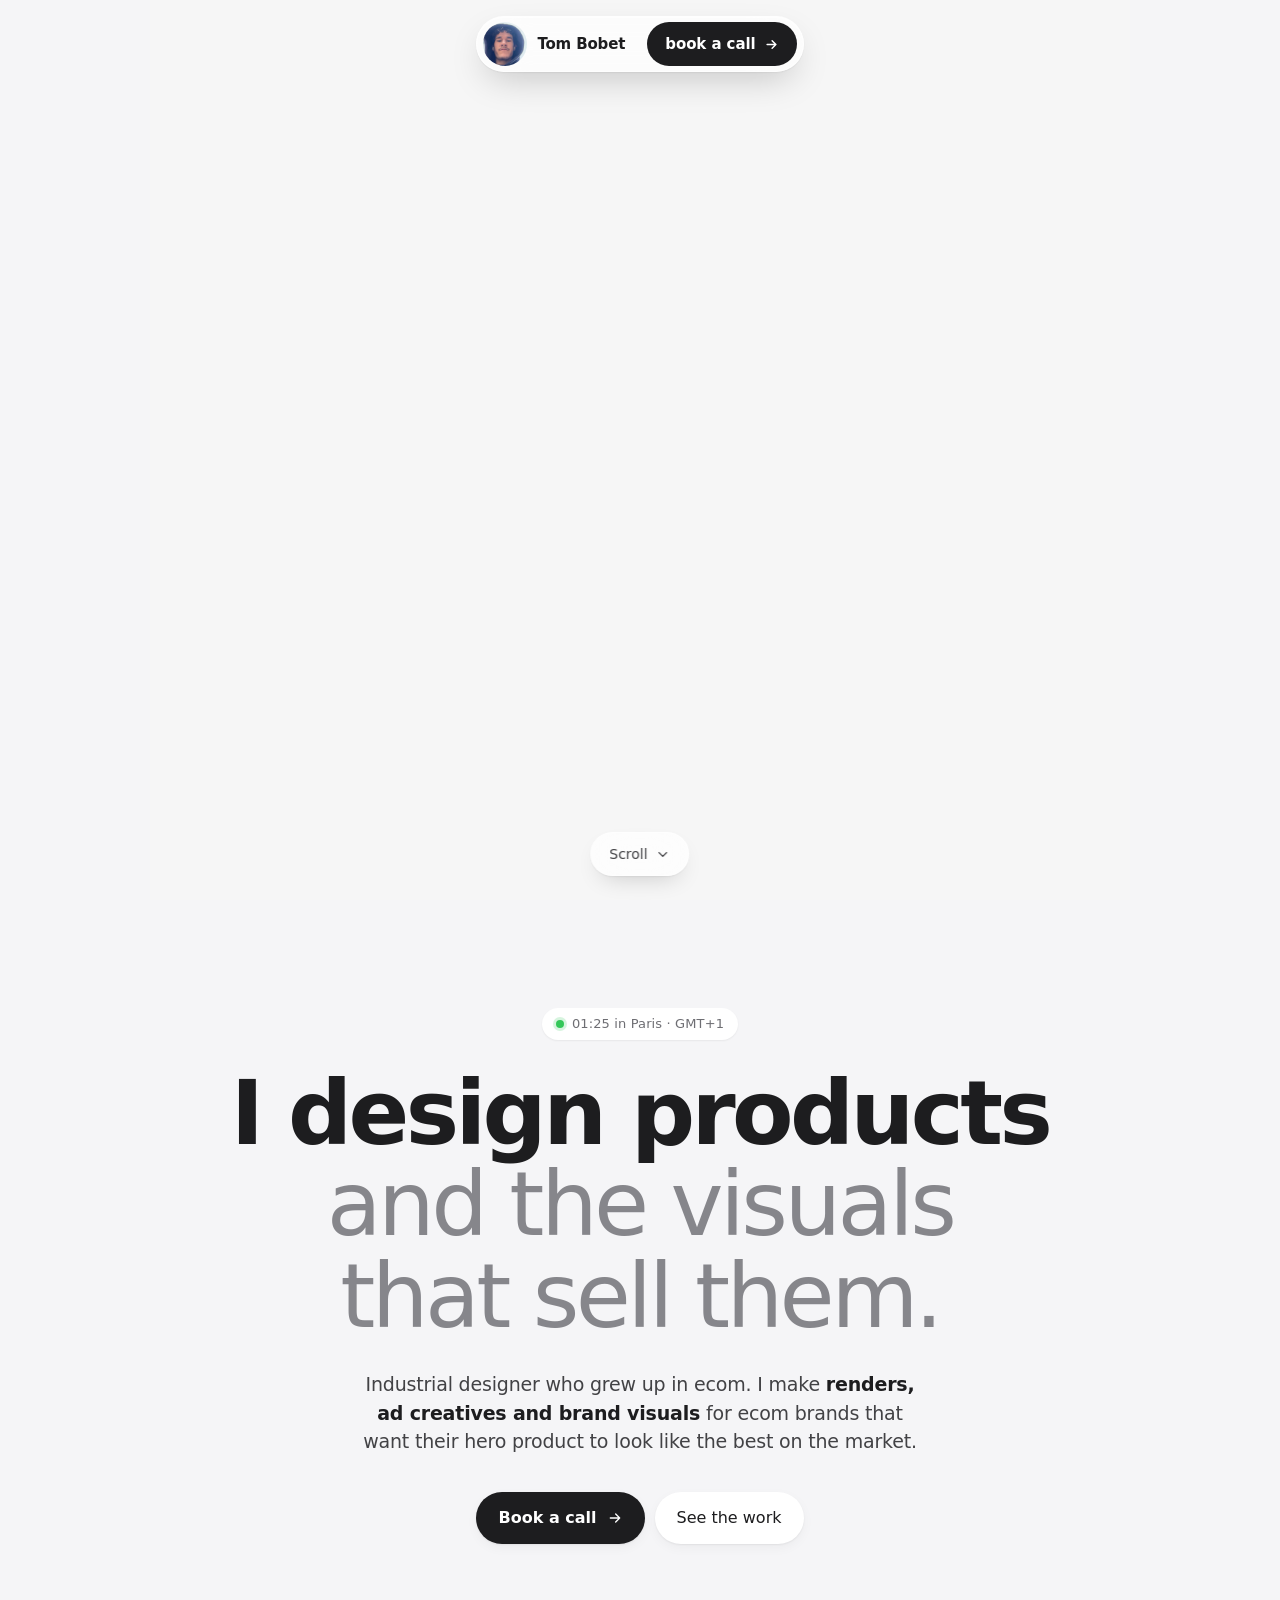
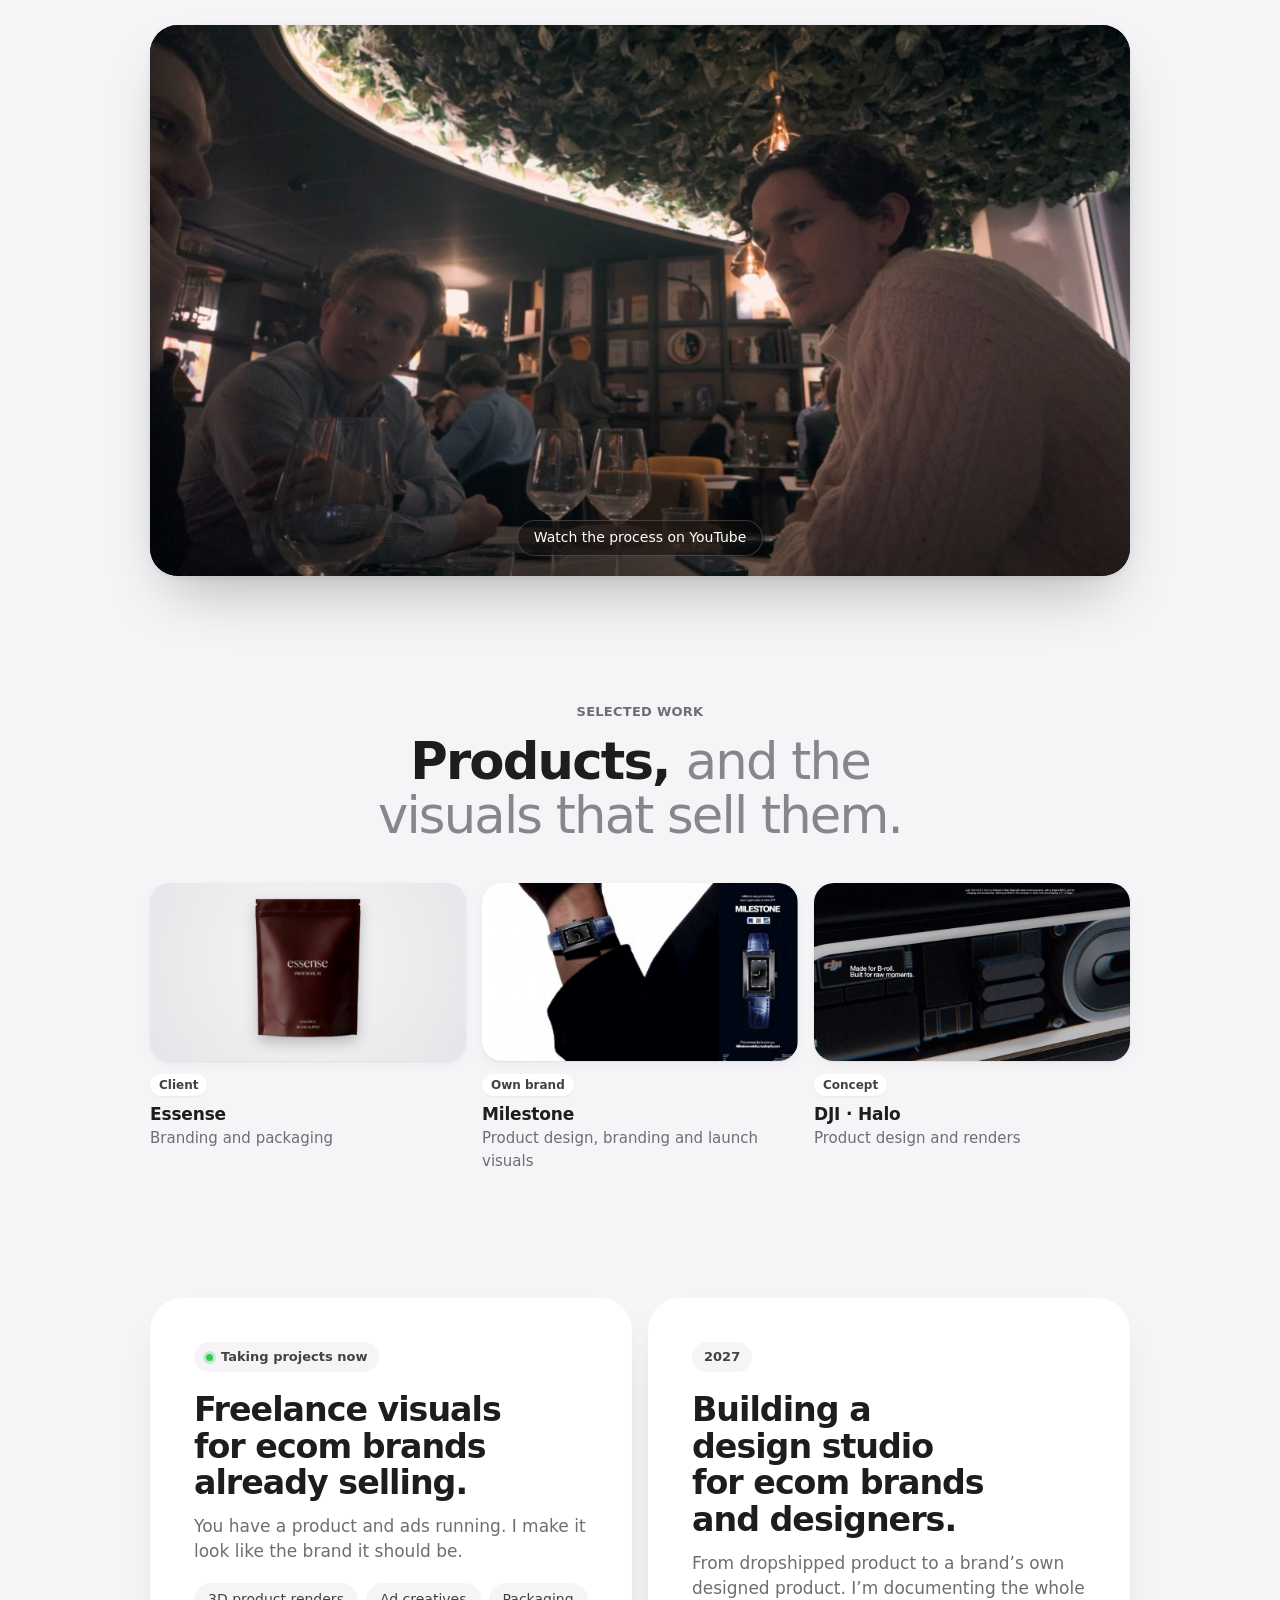
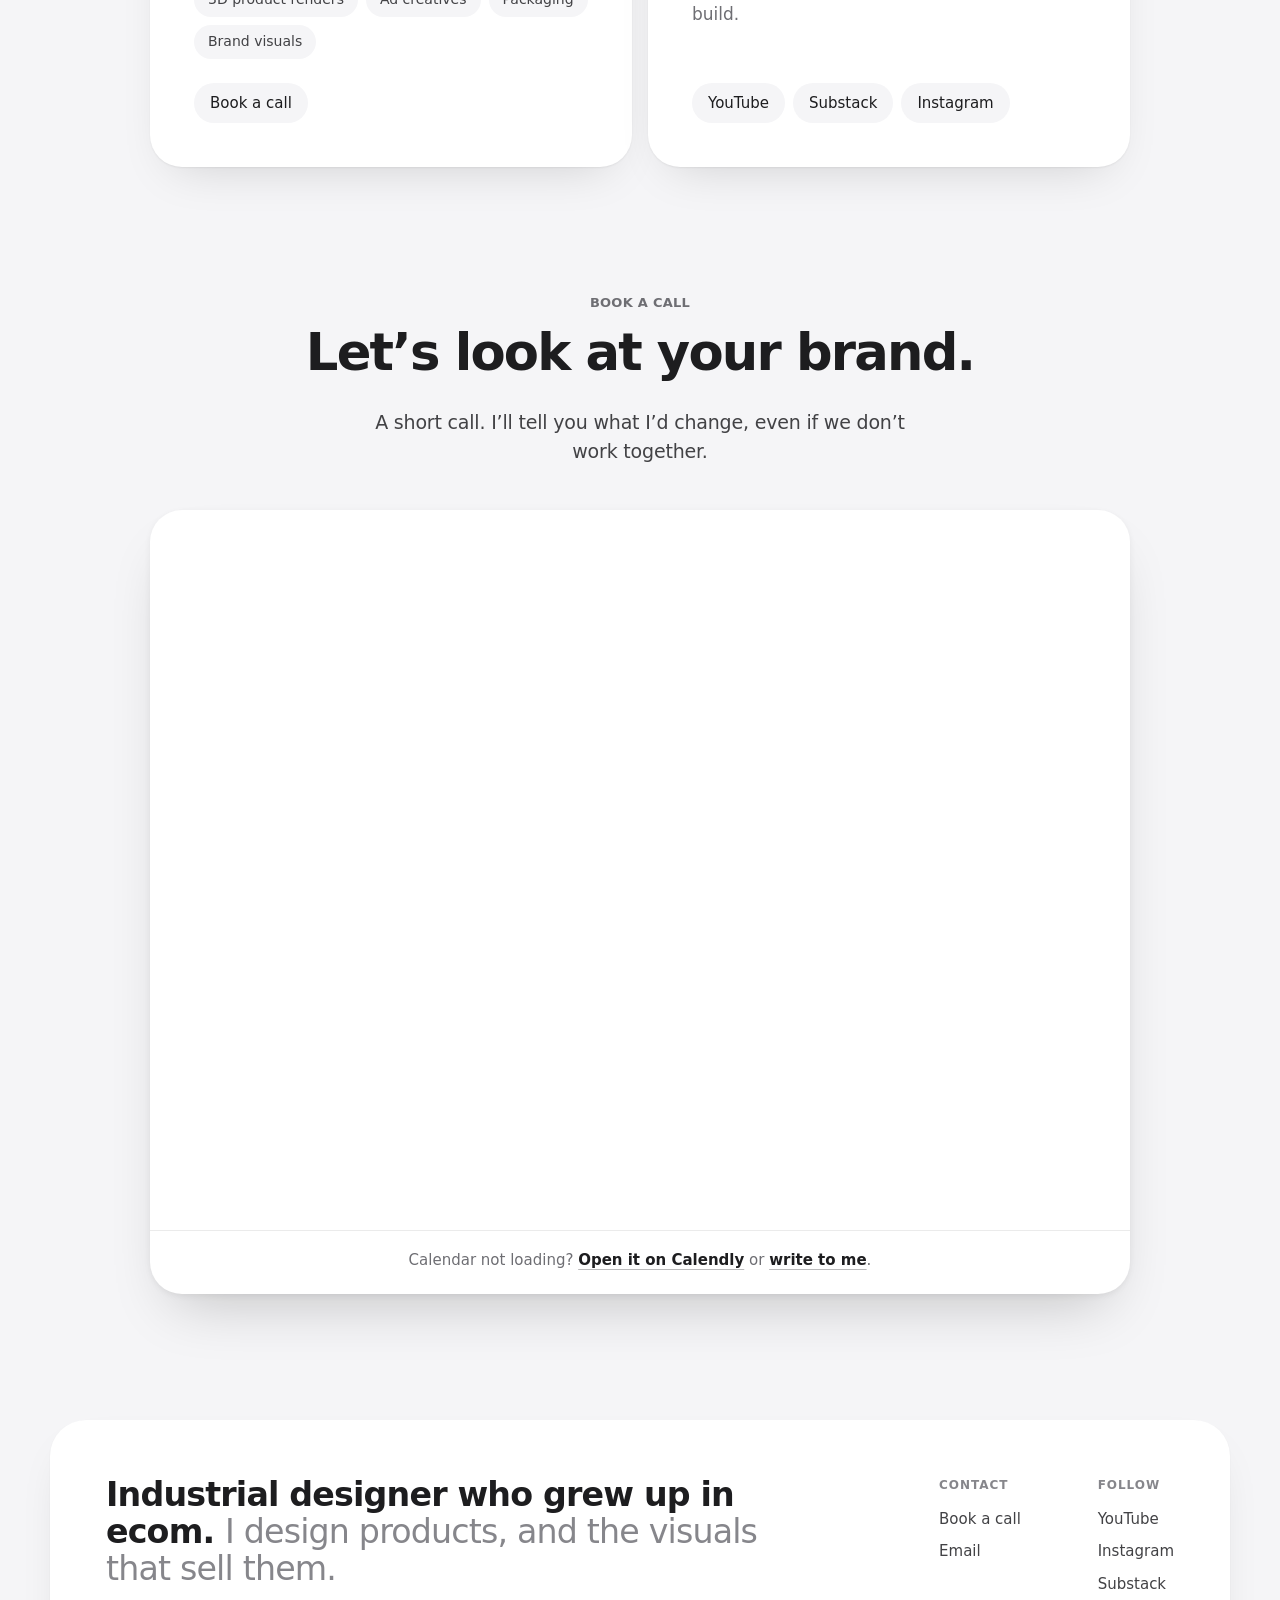
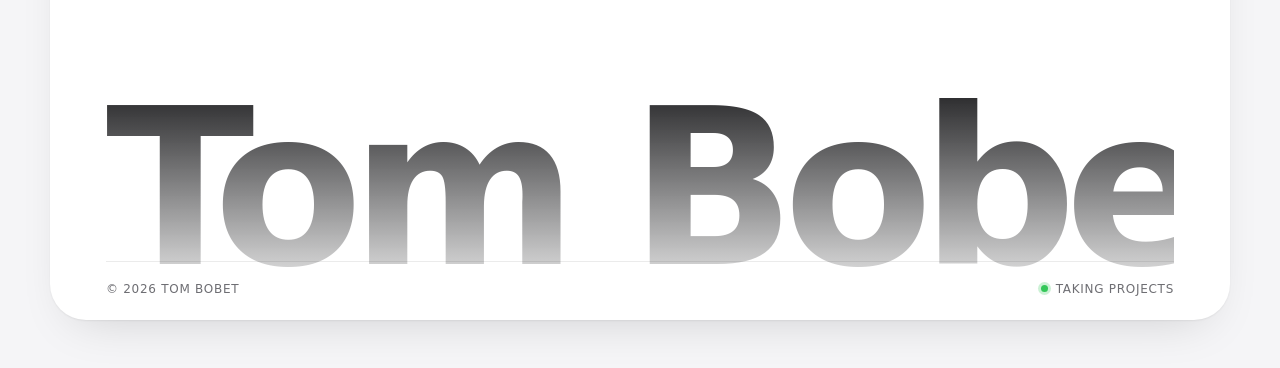
==== index.html @ 3da787b7 "Intro: match background to video" ====
<!doctype html>
<html lang="en">
<head>
<meta charset="utf-8">
<meta name="viewport" content="width=device-width, initial-scale=1">
<title>Tom Bobet · Product visuals for ecom brands</title>
<meta name="description" content="Tom Bobet. Industrial designer who grew up in ecom. I design hero products, and the visuals that sell them.">
<meta property="og:title" content="Tom Bobet">
<meta property="og:description" content="Industrial designer who grew up in ecom. I design hero products, and the visuals that sell them.">
<meta property="og:image" content="/assets/avatar.jpg">
<link rel="icon" href="/assets/avatar.jpg">
<link rel="stylesheet" href="/assets/site.css">
<style>
  html { scroll-behavior: smooth; }
  main { width: 100%; display: flex; flex-direction: column; align-items: center; text-align: center; padding-top: clamp(96px, 12vh, 140px); scroll-margin-top: 0; }

  /* ---------- intro: full-screen loop, the island floats over it ---------- */
  .intro {
    position: relative; overflow: hidden; z-index: 1;
    width: 100vw; height: 100vh; height: 100svh;
    margin: -72px calc(50% - 50vw) 0; background: #F4F4F4;
  }
  /* desktop: the video sits smaller in the middle, on its own background colour so the edges vanish */
  .intro video {
    position: absolute; left: 50%; top: 50%; transform: translate(-50%, -50%);
    width: min(64vw, 108vh, 1100px); height: auto; aspect-ratio: 16 / 9; object-fit: contain;
    -webkit-mask-image: linear-gradient(to right, transparent, #000 5%, #000 95%, transparent), linear-gradient(transparent, #000 5%, #000 95%, transparent);
    -webkit-mask-composite: source-in; mask-image: linear-gradient(to right, transparent, #000 5%, #000 95%, transparent), linear-gradient(transparent, #000 5%, #000 95%, transparent);
    mask-composite: intersect;
  }
  @media (min-aspect-ratio: 1/1) { .intro { background: #F6F6F6; } }
  .intro .cue {
    position: absolute; left: 50%; bottom: max(24px, env(safe-area-inset-bottom)); transform: translateX(-50%); z-index: 3;
    display: inline-flex; align-items: center; gap: 8px; height: 44px; padding: 0 18px; border-radius: 999px;
    background: rgba(255, 255, 255, .72); border: 1px solid rgba(255, 255, 255, .6);
    -webkit-backdrop-filter: blur(20px) saturate(180%); backdrop-filter: blur(20px) saturate(180%);
    box-shadow: 0 1px 2px rgba(0, 0, 0, .06), 0 10px 24px -10px rgba(0, 0, 0, .2);
    font-size: 14px; font-weight: 500; color: var(--ink-2);
  }
  .intro .cue svg { width: 15px; height: 15px; animation: nudge 1.6s ease-in-out infinite; }
  @keyframes nudge { 50% { transform: translateY(3px); } }

  /* portrait screens: the same animation, live, laid out for a tall screen */
  .reel { display: none; position: absolute; left: 50%; top: 50%; width: 390px; height: 844px; transform: translate(-50%, -50%) scale(var(--k, 1)); font-family: var(--display); color: #111111; }
  @media (max-aspect-ratio: 1/1) {
    .intro video { display: none; }
    .reel { display: block; }
  }
  .reel .scene { position: absolute; inset: 0; }
  .reel .scene[hidden] { display: none; }
  .reel .hl { position: absolute; left: 20px; right: 20px; margin: 0; text-align: center; font-weight: 700; letter-spacing: -.035em; line-height: 1.02; text-wrap: balance; }
  .reel .w { display: inline-block; animation: wIn 760ms cubic-bezier(.2, .75, .2, 1) both; }
  @keyframes wIn { 0% { opacity: 0; filter: blur(12px); transform: translateY(.28em); color: #BDBDBD; } 60% { color: #6B6B6B; } 100% { opacity: 1; filter: blur(0); transform: none; color: inherit; } }
  .reel .ul2 { display: inline; position: relative; color: #8CCBFF; background: linear-gradient(#8CCBFF, #8CCBFF) left bottom / 0% .085em no-repeat; animation: ulGrow 620ms cubic-bezier(.3, .7, .2, 1) 1150ms forwards; }
  .reel .ul2 .w { animation-name: wInKeep; }
  @keyframes wInKeep { 0% { opacity: 0; filter: blur(12px); transform: translateY(.28em); } 100% { opacity: 1; filter: blur(0); transform: none; } }
  @keyframes ulGrow { to { background-size: 100% .085em; } }
  .reel .hot { color: #FF4A12; animation-name: wInKeep; }
  .reel .out { animation: sceneOut 460ms cubic-bezier(.5, 0, .75, 0) both; }
  @keyframes sceneOut { to { opacity: 0; filter: blur(10px); transform: translateY(-36px); } }
  .reel .anchor { position: absolute; left: 50%; top: 50%; width: 0; height: 0; }
  .reel .me { position: absolute; max-width: none; object-fit: contain; filter: drop-shadow(0 16px 22px rgba(0, 0, 0, .18)) drop-shadow(0 3px 6px rgba(0, 0, 0, .08)); transform: rotate(var(--r, 0deg)); }
  .reel .drop { animation: drop 680ms cubic-bezier(.2, .9, .25, 1.15) both; }
  @keyframes drop { 0% { opacity: 0; transform: translateY(-70px) rotate(calc(var(--r, 0deg) + 14deg)) scale(1.3); } 100% { opacity: 1; transform: rotate(var(--r, 0deg)); } }
  .reel .pop { animation: pop 560ms cubic-bezier(.2, .9, .3, 1.35) both; }
  @keyframes pop { 0% { opacity: 0; transform: translateY(40px) rotate(calc(var(--r, 0deg) - 10deg)) scale(.4); } 100% { opacity: 1; transform: rotate(var(--r, 0deg)); } }
  .reel .down { animation: down 950ms cubic-bezier(.65, 0, .2, 1) both; }
  @keyframes down { to { transform: translateY(var(--dy)) scale(var(--ds)); } }
  section { width: 100%; max-width: 980px; scroll-margin-top: 96px; }
  .eyebrow { font-size: 13px; font-weight: 600; letter-spacing: .02em; text-transform: uppercase; color: var(--ink-3); }
  h2 { margin-top: 14px; font-family: var(--display); font-weight: 600; font-size: clamp(32px, 4vw, 52px); line-height: 1.05; letter-spacing: -.035em; text-wrap: balance; }
  h2 span { font-weight: 400; color: var(--ink-4); }
  .quiet { font-weight: 600; color: var(--ink); text-decoration: underline; text-decoration-thickness: 1px; text-underline-offset: 4px; text-decoration-color: rgba(29, 29, 31, .3); transition: text-decoration-color 200ms ease-out; }
  .quiet:hover { text-decoration-color: var(--ink); }

  /* ---------- hero ---------- */
  .status {
    display: inline-flex; align-items: center; gap: 8px; height: 32px; padding: 0 14px; border-radius: 999px;
    background: var(--surface); box-shadow: 0 1px 2px rgba(0, 0, 0, .06);
    font-size: 13px; font-weight: 500; letter-spacing: .01em; color: var(--ink-3);
  }
  .status .dot { width: 8px; height: 8px; border-radius: 50%; background: var(--accent); box-shadow: 0 0 0 3px rgba(52, 199, 89, .2); }
  h1 {
    margin-top: 28px; max-width: 11em; font-family: var(--display); font-weight: 600;
    font-size: clamp(46px, 7vw, 104px); line-height: 1.02; letter-spacing: -.04em; text-wrap: balance;
  }
  h1 span { font-weight: 400; color: var(--ink-4); }
  .lede { margin-top: 28px; max-width: 30em; font-size: 19px; line-height: 1.5; letter-spacing: -.01em; color: var(--ink-2); }
  .lede strong { font-weight: 600; color: var(--ink); }
  .actions { display: flex; flex-wrap: wrap; justify-content: center; gap: 10px; margin-top: 36px; }
  .btn {
    display: inline-flex; align-items: center; gap: 10px; height: 52px; padding: 0 22px; border-radius: 999px;
    background: var(--surface); box-shadow: 0 1px 2px rgba(0, 0, 0, .06), 0 4px 12px rgba(0, 0, 0, .04);
    font-size: 16px; font-weight: 500;
  }
  .btn:hover { box-shadow: 0 1px 2px rgba(0, 0, 0, .08), 0 8px 20px rgba(0, 0, 0, .08); }
  .btn.primary { background: var(--ink); color: #FFFFFF; font-weight: 600; }
  .btn.primary:hover { background: #000000; }
  .btn svg { width: 16px; height: 16px; flex: none; transition: transform 300ms cubic-bezier(.2, .8, .2, 1); }
  .btn.primary:hover svg { transform: translateX(4px); }

  /* ---------- video ---------- */
  .player {
    position: relative; display: block; width: 100%; max-width: 980px;
    margin-top: clamp(56px, 9vh, 96px); aspect-ratio: 16 / 9;
    border-radius: 28px; overflow: hidden; background: #E8E8ED;
    box-shadow: 0 2px 6px rgba(0, 0, 0, .06), 0 30px 60px -20px rgba(0, 0, 0, .28);
    transition: transform 400ms cubic-bezier(.2, .8, .2, 1);
  }
  .player:hover { transform: translateY(-4px); }
  .player img, .player video { position: absolute; inset: 0; width: 100%; height: 100%; object-fit: cover; }
  .player video { pointer-events: none; }
  .player .shade { position: absolute; inset: 0; background: linear-gradient(to top, rgba(0, 0, 0, .35), transparent 45%); }
  .player .cap-row { position: absolute; left: 0; right: 0; bottom: 20px; display: flex; justify-content: center; padding: 0 16px; }
  .player .cap {
    display: inline-flex; align-items: center; min-height: 36px; padding: 0 16px; border-radius: 999px;
    background: rgba(0, 0, 0, .38); border: 1px solid rgba(255, 255, 255, .18); color: #FFFFFF; font-size: 14px;
  }

  /* ---------- work ---------- */
  .work-sec { margin-top: clamp(96px, 14vh, 160px); }
  .work { display: grid; gap: 16px; margin-top: 40px; grid-template-columns: repeat(auto-fit, minmax(260px, 1fr)); text-align: left; }
  .work figure { margin: 0; }
  .work .shot { overflow: hidden; border-radius: 20px; background: #E8E8ED; box-shadow: var(--shadow); }
  .work img { width: 100%; aspect-ratio: 16 / 9; object-fit: cover; transition: transform 600ms cubic-bezier(.2, .8, .2, 1); }
  .work figure:hover img { transform: scale(1.04); }
  .work figcaption { margin-top: 12px; font-size: 15px; color: var(--ink-3); }
  .work figcaption b { display: block; font-size: 17px; font-weight: 600; letter-spacing: -.01em; color: var(--ink); }
  .tag { display: inline-block; margin-bottom: 6px; padding: 2px 9px; border-radius: 999px; background: var(--surface); box-shadow: 0 1px 2px rgba(0, 0, 0, .06); font-size: 12px; font-weight: 600; color: var(--ink-2); }

  /* ---------- now + next ---------- */
  .duo { margin-top: clamp(96px, 14vh, 160px); display: grid; grid-template-columns: repeat(auto-fit, minmax(300px, 1fr)); gap: 16px; text-align: left; }
  .card { display: flex; flex-direction: column; align-items: flex-start; padding: clamp(28px, 4vw, 44px); border-radius: 32px; background: var(--surface); box-shadow: 0 1px 2px rgba(0, 0, 0, .06), 0 20px 50px -24px rgba(0, 0, 0, .18); }
  .card .kicker { display: inline-flex; align-items: center; gap: 8px; height: 30px; padding: 0 12px; border-radius: 999px; background: var(--bg); font-size: 13px; font-weight: 600; color: var(--ink-2); }
  .card .kicker .dot { width: 7px; height: 7px; border-radius: 50%; background: var(--accent); box-shadow: 0 0 0 3px rgba(52, 199, 89, .25); }
  .card h3 { margin-top: 20px; font-family: var(--display); font-weight: 600; font-size: clamp(26px, 2.6vw, 34px); line-height: 1.1; letter-spacing: -.03em; text-wrap: balance; }
  .card p { margin-top: 12px; font-size: 17px; line-height: 1.5; color: var(--ink-3); }
  .card ul { margin-top: 18px; padding: 0; list-style: none; display: flex; flex-wrap: wrap; gap: 8px; }
  .card li { height: 34px; display: inline-flex; align-items: center; padding: 0 14px; border-radius: 999px; background: var(--bg); font-size: 14px; font-weight: 500; color: var(--ink-2); }
  .card .links { margin-top: auto; padding-top: 24px; display: flex; flex-wrap: wrap; gap: 8px; }
  .card .links a { display: inline-flex; align-items: center; height: 40px; padding: 0 16px; border-radius: 999px; background: var(--bg); font-size: 15px; font-weight: 500; }
  .card .links a:hover { background: #E8E8ED; }

  /* ---------- book ---------- */
  .book-sec { margin-top: clamp(96px, 14vh, 160px); }
  .book-sec .lede { margin-left: auto; margin-right: auto; }
  .scheduler { margin-top: clamp(32px, 5vh, 56px); background: var(--surface); border-radius: 32px; overflow: hidden; box-shadow: 0 2px 6px rgba(0, 0, 0, .06), 0 30px 60px -24px rgba(0, 0, 0, .22); }
  .calendly-inline-widget { min-width: 320px; height: 720px; }
  .fallback { padding: 18px 24px 22px; border-top: 1px solid var(--line); font-size: 15px; color: var(--ink-3); }

  /* island with a single action */
  .island .me { padding-right: 14px; }

  @media (max-width: 560px) {
    .player { border-radius: 20px; }
    .scheduler { border-radius: 24px; margin-left: calc(var(--gutter) * -0.5); margin-right: calc(var(--gutter) * -0.5); width: auto; }
    .calendly-inline-widget { height: 1000px; }
    .island .me span { display: inline; }
  }
  @media (max-width: 360px) { .island .me span { display: none; } }
  @media (prefers-reduced-motion: reduce) {
    html { scroll-behavior: auto; }
    .player, .work img { transition: none; }
    .player:hover, .work figure:hover img { transform: none; }
  }
</style>
</head>
<body>
<div class="page">

  <nav class="island" aria-label="Main">
    <a class="me press" href="#intro"><img src="/assets/avatar.jpg" alt=""><span>Tom Bobet</span></a>
    <div class="links">
      <a class="press book" href="#book">book a call <svg viewBox="0 0 24 24" fill="none" stroke="currentColor" stroke-width="2.4" stroke-linecap="round" stroke-linejoin="round" aria-hidden="true"><path d="M5 12h14M13 6l6 6-6 6"/></svg></a>
    </div>
  </nav>

  <section class="intro" id="intro" aria-label="Intro: Hi, I am Tom. I design products and the visuals that sell them, and document it all on my socials.">
    <video id="introVideo" muted loop playsinline preload="none" aria-hidden="true" data-src="/assets/tom-intro-v1.mp4"></video>

    <div class="reel" id="reel" aria-hidden="true">
      <div class="scene" data-s="0">
        <div class="out" style="position:absolute;inset:0;animation-delay:1950ms">
          <p class="hl" style="top:372px;font-size:68px"><span class="w">Hi,</span> <span class="w" style="animation-delay:130ms">I</span> <span class="w" style="animation-delay:260ms">am</span> <span class="w" style="animation-delay:390ms">Tom</span></p>
        </div>
      </div>
      <div class="scene" data-s="1" hidden>
        <div class="anchor">
          <img class="me drop" src="/assets/intro-dancers.png" alt="" style="left:86px;top:-120px;width:82px;height:97px;animation-delay:720ms">
          <img class="me drop" src="/assets/intro-tom.png" alt="" style="left:-104px;top:-198px;width:251px;height:397px;animation-delay:100ms">
          <img class="me pop" src="/assets/intro-osmo.png" alt="" style="left:-167px;top:-72px;width:81px;height:202px;animation-delay:520ms">
        </div>
      </div>
      <div class="scene" data-s="2" hidden>
        <div class="out" style="position:absolute;inset:0;animation-delay:3150ms">
          <div class="anchor down" style="--dy:205px;--ds:.5">
            <img class="me" src="/assets/intro-dancers.png" alt="" style="left:86px;top:-120px;width:82px;height:97px">
            <img class="me" src="/assets/intro-tom.png" alt="" style="left:-104px;top:-198px;width:251px;height:397px">
            <img class="me" src="/assets/intro-osmo.png" alt="" style="left:-167px;top:-72px;width:81px;height:202px">
          </div>
          <p class="hl" style="top:150px;font-size:48px"><span class="ul2"><span class="w" style="animation-delay:450ms">I</span> <span class="w" style="animation-delay:530ms">design</span> <span class="w" style="animation-delay:610ms">products</span></span> <span class="w" style="animation-delay:690ms">and</span> <span class="w" style="animation-delay:770ms">the</span> <span class="w" style="animation-delay:850ms">visuals</span> <span class="w" style="animation-delay:930ms">that</span> <span class="w hot" style="animation-delay:1010ms">sell</span> <span class="w hot" style="animation-delay:1090ms">them.</span></p>
        </div>
      </div>
      <div class="scene" data-s="3" hidden>
        <div class="anchor">
          <img class="me pop" src="/assets/intro-glasses.png" alt="" style="--r:4deg;left:-120px;top:-330px;width:240px;height:73px;animation-delay:240ms">
          <img class="me pop" src="/assets/intro-essense.png" alt="" style="--r:-8deg;left:-175px;top:-220px;width:140px;height:183px">
          <img class="me pop" src="/assets/intro-watch.png" alt="" style="--r:8deg;left:60px;top:-235px;width:80px;height:217px;animation-delay:480ms">
          <img class="me pop" src="/assets/intro-camera.png" alt="" style="--r:-5deg;left:-165px;top:0;width:250px;height:132px;animation-delay:120ms">
          <img class="me pop" src="/assets/intro-bracelet.png" alt="" style="--r:6deg;left:-60px;top:170px;width:240px;height:83px;animation-delay:360ms">
        </div>
      </div>
      <div class="scene" data-s="4" hidden>
        <div class="out" style="position:absolute;inset:0;animation-delay:4150ms">
          <div class="anchor down" style="--dy:195px;--ds:.42">
            <img class="me" src="/assets/intro-glasses.png" alt="" style="--r:4deg;left:-120px;top:-330px;width:240px;height:73px">
            <img class="me" src="/assets/intro-essense.png" alt="" style="--r:-8deg;left:-175px;top:-220px;width:140px;height:183px">
            <img class="me" src="/assets/intro-watch.png" alt="" style="--r:8deg;left:60px;top:-235px;width:80px;height:217px">
            <img class="me" src="/assets/intro-camera.png" alt="" style="--r:-5deg;left:-165px;top:0;width:250px;height:132px">
            <img class="me" src="/assets/intro-bracelet.png" alt="" style="--r:6deg;left:-60px;top:170px;width:240px;height:83px">
          </div>
          <p class="hl" style="top:170px;font-size:52px"><span class="w" style="animation-delay:450ms">And</span> <span class="ul2"><span class="w" style="animation-delay:540ms">document</span> <span class="w" style="animation-delay:630ms">it</span> <span class="w" style="animation-delay:720ms">all</span></span><br><span class="w" style="animation-delay:810ms">on</span> <span class="w" style="animation-delay:900ms">my</span> <span class="w" style="animation-delay:990ms">socials</span></p>
        </div>
      </div>
    </div>

    <a class="cue press" href="#top">Scroll <svg viewBox="0 0 24 24" fill="none" stroke="currentColor" stroke-width="2.2" stroke-linecap="round" stroke-linejoin="round" aria-hidden="true"><path d="M6 9l6 6 6-6"/></svg></a>
  </section>

  <main id="top">
    <!-- 1. Hero -->
    <p class="status"><span class="dot"></span><span><time id="clock">20:00</time> in <span id="city">Paris</span> · <span id="offset">GMT+1</span></span></p>
    <h1>I design products <span>and the visuals that sell them.</span></h1>
    <p class="lede">Industrial designer who grew up in ecom. I make <strong>renders, ad creatives and brand visuals</strong> for ecom brands that want their hero product to look like the best on the market.</p>
    <div class="actions">
      <a class="btn primary press" href="#book">Book a call <svg viewBox="0 0 24 24" fill="none" stroke="currentColor" stroke-width="2" stroke-linecap="round" stroke-linejoin="round" aria-hidden="true"><path d="M5 12h14M13 6l6 6-6 6"/></svg></a>
      <a class="btn press" href="#work">See the work</a>
    </div>

    <a class="player" href="https://www.youtube.com/@TomBobet" target="_blank" rel="noopener" aria-label="Watch my journey on YouTube">
      <img src="/assets/videoaboutme-poster.jpg" alt="">
      <video id="preview" autoplay muted loop playsinline preload="auto" poster="/assets/videoaboutme-poster.jpg" aria-hidden="true"><source src="/assets/videoaboutme-web.mp4" type="video/mp4"></video>
      <span class="shade"></span>
      <span class="cap-row"><span class="cap glass">Watch the process on YouTube</span></span>
    </a>

    <!-- 2. Proof -->
    <section class="work-sec" id="work" aria-labelledby="work-title">
      <p class="eyebrow">Selected work</p>
      <h2 id="work-title">Products, <span>and the visuals that sell them.</span></h2>
      <div class="work">
        <figure><div class="shot"><img src="/assets/work/essense.jpg" alt="A brown Essense supplement pouch on a clean studio background" loading="lazy"></div><figcaption><span class="tag">Client</span><b>Essense</b>Branding and packaging</figcaption></figure>
        <figure><div class="shot"><img src="/assets/work/milestone.jpg" alt="A blue Milestone watch on a wrist, next to its launch poster" loading="lazy"></div><figcaption><span class="tag">Own brand</span><b>Milestone</b>Product design, branding and launch visuals</figcaption></figure>
        <figure><div class="shot"><img src="/assets/work/dji-halo.jpg" alt="Close-up render of a black DJI camera concept, Made for B-roll" loading="lazy"></div><figcaption><span class="tag">Concept</span><b>DJI · Halo</b>Product design and renders</figcaption></figure>
      </div>
    </section>

    <!-- 3. Now + 4. The door -->
    <section class="duo" aria-label="What I do">
      <div class="card">
        <span class="kicker"><span class="dot"></span>Taking projects now</span>
        <h3>Freelance visuals for ecom brands already selling.</h3>
        <p>You have a product and ads running. I make it look like the brand it should be.</p>
        <ul><li>3D product renders</li><li>Ad creatives</li><li>Packaging</li><li>Brand visuals</li></ul>
        <div class="links"><a class="press" href="#book">Book a call</a></div>
      </div>
      <div class="card">
        <span class="kicker">2027</span>
        <h3>Building a design studio for ecom brands and designers.</h3>
        <p>From dropshipped product to a brand’s own designed product. I’m documenting the whole build.</p>
        <div class="links">
          <a class="press" href="https://www.youtube.com/@TomBobet" target="_blank" rel="noopener">YouTube</a>
          <a class="press" href="https://tombobet.substack.com" target="_blank" rel="noopener">Substack</a>
          <a class="press" href="https://www.instagram.com/tombobet_/" target="_blank" rel="noopener">Instagram</a>
        </div>
      </div>
    </section>

    <!-- 5. Call to action -->
    <section class="book-sec" id="book" aria-labelledby="book-title">
      <p class="eyebrow">Book a call</p>
      <h2 id="book-title">Let’s look at your brand.</h2>
      <p class="lede">A short call. I’ll tell you what I’d change, even if we don’t work together.</p>
      <div class="scheduler">
        <div class="calendly-inline-widget" data-url="https://calendly.com/tombobet/design-and-ecom?hide_gdpr_banner=1&amp;primary_color=1d1d1f"></div>
        <p class="fallback">Calendar not loading? <a class="quiet" href="https://calendly.com/tombobet/design-and-ecom" target="_blank" rel="noopener">Open it on Calendly</a> or <a class="quiet" href="mailto:tombobetdesign@gmail.com">write to me</a>.</p>
      </div>
    </section>
  </main>

  <footer class="foot">
    <div class="foot-top">
      <p class="foot-pitch">Industrial designer who grew up in ecom. <span>I design products, and the visuals that sell them.</span></p>
      <div class="foot-cols">
        <div class="foot-col"><b>Contact</b><a href="#book">Book a call</a><a href="mailto:tombobetdesign@gmail.com">Email</a></div>
        <div class="foot-col"><b>Follow</b><a href="https://www.youtube.com/@TomBobet" target="_blank" rel="noopener">YouTube</a><a href="https://www.instagram.com/tombobet_/" target="_blank" rel="noopener">Instagram</a><a href="https://tombobet.substack.com" target="_blank" rel="noopener">Substack</a></div>
      </div>
    </div>
    <span class="foot-word" aria-hidden="true">Tom Bobet</span>
    <div class="foot-base"><span>© 2026 Tom Bobet</span><span class="live"><i></i><span>Taking projects</span></span></div>
  </footer>
</div>

<script>
  // Where Tom is right now: the pill shows his local time, the capital and the GMT offset.
  var CURRENT_COUNTRY = "France";
  var PLACES = {
    "France": ["Paris", "Europe/Paris"], "Spain": ["Madrid", "Europe/Madrid"],
    "Germany": ["Berlin", "Europe/Berlin"], "Italy": ["Rome", "Europe/Rome"],
    "Netherlands": ["Amsterdam", "Europe/Amsterdam"], "Switzerland": ["Bern", "Europe/Zurich"],
    "United Kingdom": ["London", "Europe/London"], "United States": ["Washington", "America/New_York"],
    "Canada": ["Ottawa", "America/Toronto"], "China": ["Beijing", "Asia/Shanghai"],
    "Japan": ["Tokyo", "Asia/Tokyo"], "South Korea": ["Seoul", "Asia/Seoul"]
  };
  (function () {
    var place = PLACES[CURRENT_COUNTRY] || PLACES["France"];
    var clock = new Intl.DateTimeFormat("en-GB", { hour: "2-digit", minute: "2-digit", hour12: false, timeZone: place[1] });
    var zone = new Intl.DateTimeFormat("en-GB", { timeZone: place[1], timeZoneName: "shortOffset" });
    document.getElementById("city").textContent = place[0];
    function tick() {
      var now = new Date(), el = document.getElementById("clock");
      el.textContent = clock.format(now); el.dateTime = now.toISOString();
      var off = zone.formatToParts(now).find(function (p) { return p.type === "timeZoneName"; });
      document.getElementById("offset").textContent = off ? off.value : "";
    }
    tick(); setInterval(tick, 15000);
  })();

  // Intro: wide screens loop the MP4, tall screens loop the same animation built for portrait.
  (function () {
    var intro = document.getElementById("intro"), video = document.getElementById("introVideo"), reel = document.getElementById("reel");
    var portrait = window.matchMedia("(max-aspect-ratio: 1/1)");
    var still = window.matchMedia("(prefers-reduced-motion: reduce)").matches;
    var scenes = reel.querySelectorAll(".scene"), durations = [2450, 1900, 3650, 1700, 4650, 700];
    var timer = null, scene = 0, visible = true;

    function fit() { reel.style.setProperty("--k", Math.min(intro.clientWidth / 390, intro.clientHeight / 844)); }
    function show(i) { scene = i; scenes.forEach(function (el, n) { el.hidden = n !== i; }); }
    function step() {
      timer = setTimeout(function () { show((scene + 1) % durations.length); step(); }, durations[scene]);
    }
    function stopReel() { clearTimeout(timer); timer = null; }
    function startReel() { stopReel(); if (still) { show(2); return; } show(0); step(); }

    function run() {
      if (portrait.matches) {
        video.pause(); fit();
        if (visible && !timer) startReel();
      } else {
        stopReel();
        if (!video.src) video.src = video.dataset.src;
        if (still) { video.currentTime = 6; return; }
        if (visible) { var p = video.play(); if (p && p.catch) p.catch(function () {}); } else video.pause();
      }
    }
    new IntersectionObserver(function (e) {
      visible = e[0].isIntersecting;
      if (!visible) { stopReel(); video.pause(); } else run();
    }).observe(intro);
    portrait.addEventListener("change", run);
    window.addEventListener("resize", fit);
    run();
  })();

  // The video always plays muted on loop.
  (function () {
    var v = document.getElementById("preview"); v.muted = true;
    var p = v.play();
    if (p && p.catch) p.catch(function () { document.addEventListener("pointerdown", function () { v.play(); }, { once: true }); });
  })();
</script>
<script src="https://assets.calendly.com/assets/external/widget.js" async></script>
</body>
</html>
---- assets/site.css ----
/* Shared by every page: tokens, the dynamic island nav, and the footer. */
:root {
  --bg: #F5F5F7;
  --surface: #FFFFFF;
  --ink: #1D1D1F;
  --ink-2: #424245;
  --ink-3: #6E6E73;
  --ink-4: #86868B;
  --line: rgba(0, 0, 0, .08);
  --accent: #34C759;
  --hot: #1D1D1F;        /* "book a call" pill */
  --hot-2: #000000;
  --sans: -apple-system, BlinkMacSystemFont, "SF Pro Text", "Inter", system-ui, sans-serif;
  --display: -apple-system, BlinkMacSystemFont, "SF Pro Display", "Inter", system-ui, sans-serif;
  --gutter: clamp(16px, 4vw, 48px);
  --shadow: 0 1px 2px rgba(0, 0, 0, .06), 0 4px 12px rgba(0, 0, 0, .04);
  color-scheme: light;
}

* { box-sizing: border-box; margin: 0; }
html { -webkit-text-size-adjust: 100%; }
body {
  background: var(--bg); color: var(--ink);
  font: 400 17px/1.5 var(--sans);
  -webkit-font-smoothing: antialiased; overflow-x: hidden;
}
a { color: inherit; text-decoration: none; }
img { display: block; max-width: 100%; }

.page {
  min-height: 100vh; display: flex; flex-direction: column; align-items: center;
  padding: 0 var(--gutter) var(--gutter);
}

.glass { -webkit-backdrop-filter: blur(20px) saturate(180%); backdrop-filter: blur(20px) saturate(180%); }
.press { transition: transform 100ms ease-out, box-shadow 200ms ease-out, background-color 200ms ease-out; }
.press:active { transform: scale(.97); }

/* ---------- dynamic island ---------- */
.island {
  position: sticky; top: 16px; z-index: 20; margin-top: 16px;
  display: flex; align-items: center; gap: 4px;
  height: 56px; padding: 0 6px; border-radius: 999px;
  /* frosted glass: content blurs through it as you scroll */
  background: rgba(255, 255, 255, .68);
  -webkit-backdrop-filter: blur(24px) saturate(180%); backdrop-filter: blur(24px) saturate(180%);
  border: 1px solid rgba(255, 255, 255, .6);
  box-shadow: inset 0 1px 0 rgba(255, 255, 255, .7), 0 1px 2px rgba(0, 0, 0, .06), 0 14px 36px -10px rgba(0, 0, 0, .22);
}
.island .links a:not(.book) { color: var(--ink-2); }
.island .links a:not(.book):hover { background: rgba(255, 255, 255, .7); }
.island .me {
  display: flex; align-items: center; gap: 10px; padding-right: 12px; border-radius: 999px;
  font-size: 15px; font-weight: 600; letter-spacing: -.01em; white-space: nowrap;
}
.island .me img { width: 44px; height: 44px; border-radius: 50%; object-fit: cover; }
.island .links { display: flex; align-items: center; gap: 2px; }
.island .links a {
  display: inline-flex; align-items: center; gap: 8px;
  height: 44px; padding: 0 14px; border-radius: 999px;
  font-size: 15px; font-weight: 500; letter-spacing: -.005em; color: var(--ink-3); white-space: nowrap;
}
.island .links a:hover { color: var(--ink); background: var(--bg); }
.island .links a[aria-current="page"] { color: var(--ink); font-weight: 600; }
.island .links .book { margin-left: 4px; padding: 0 18px; background: var(--hot); color: #FFFFFF; font-weight: 600; }
.island .links .book:hover { background: var(--hot-2); color: #FFFFFF; }
.island .links .book[aria-current="page"] { color: #FFFFFF; }
.island .links .book svg { width: 15px; height: 15px; transition: transform 300ms cubic-bezier(.2, .8, .2, 1); }
.island .links .book:hover svg { transform: translateX(3px); }
.island a:focus-visible { outline: 2px solid var(--ink); outline-offset: 2px; }

@media (max-width: 560px) {
  .island .me span { display: none; }
  .island .me { padding-right: 2px; }
  .island .links a { padding: 0 11px; font-size: 14px; }
  .island .links .book { padding: 0 14px; }
}
@media (max-width: 360px) { .island .links .book svg { display: none; } }

/* ---------- footer ---------- */
.foot {
  position: relative; overflow: hidden; width: 100%; max-width: 1180px;
  margin-top: clamp(96px, 14vh, 160px); padding: clamp(32px, 5vw, 56px) clamp(24px, 5vw, 56px) 0;
  border-radius: 36px; color: var(--ink); text-align: left;
  background: var(--surface); box-shadow: 0 1px 2px rgba(0, 0, 0, .06), 0 20px 50px -24px rgba(0, 0, 0, .18);
}
.foot > * { position: relative; }
.foot-top { display: flex; flex-wrap: wrap; justify-content: space-between; gap: 40px; }
.foot-pitch { max-width: 20em; font-family: var(--display); font-size: clamp(24px, 2.6vw, 34px); font-weight: 600; line-height: 1.12; letter-spacing: -.025em; }
.foot-pitch span { color: var(--ink-4); font-weight: 400; }
.foot-cols { display: flex; gap: clamp(32px, 6vw, 80px); }
.foot-col { display: flex; flex-direction: column; gap: 10px; font-size: 15px; }
.foot-col b { font-size: 12px; font-weight: 600; letter-spacing: .08em; text-transform: uppercase; color: var(--ink-4); margin-bottom: 4px; }
.foot-col a { color: var(--ink-2); transition: color 200ms ease-out; }
.foot-col a:hover { color: var(--ink); }
.foot-word {
  display: block; margin-top: clamp(48px, 8vw, 96px); margin-bottom: -.12em;
  font-family: var(--display); font-weight: 700; font-size: clamp(64px, 17vw, 228px); line-height: .9; letter-spacing: -.055em; white-space: nowrap;
  background: linear-gradient(to bottom, rgba(29, 29, 31, .95), rgba(29, 29, 31, .12));
  -webkit-background-clip: text; background-clip: text; color: transparent;
}
.foot-base {
  display: flex; flex-wrap: wrap; justify-content: space-between; gap: 8px;
  padding: 18px 0 22px; border-top: 1px solid var(--line);
  font-size: 12px; font-weight: 500; letter-spacing: .06em; text-transform: uppercase; color: var(--ink-3);
}
.foot-base .live { display: inline-flex; align-items: center; gap: 8px; }
.foot-base .live i { width: 7px; height: 7px; border-radius: 50%; background: var(--accent); box-shadow: 0 0 0 3px rgba(52, 199, 89, .25); }
@media (max-width: 560px) { .foot { border-radius: 28px; } .foot-cols { width: 100%; justify-content: space-between; } }

@media (prefers-reduced-motion: reduce) {
  .press, .island .links .book svg { transition: none; }
  .island .links .book:hover svg { transform: none; }
}
@media (prefers-reduced-transparency: reduce) {
  .glass { -webkit-backdrop-filter: none; backdrop-filter: none; }
  .island { background: #FFFFFF; -webkit-backdrop-filter: none; backdrop-filter: none; }
}

/* no spots left: the green dot turns grey */
.full i, .full .dot { background: var(--ink-4) !important; box-shadow: 0 0 0 3px rgba(134, 134, 139, .2) !important; }
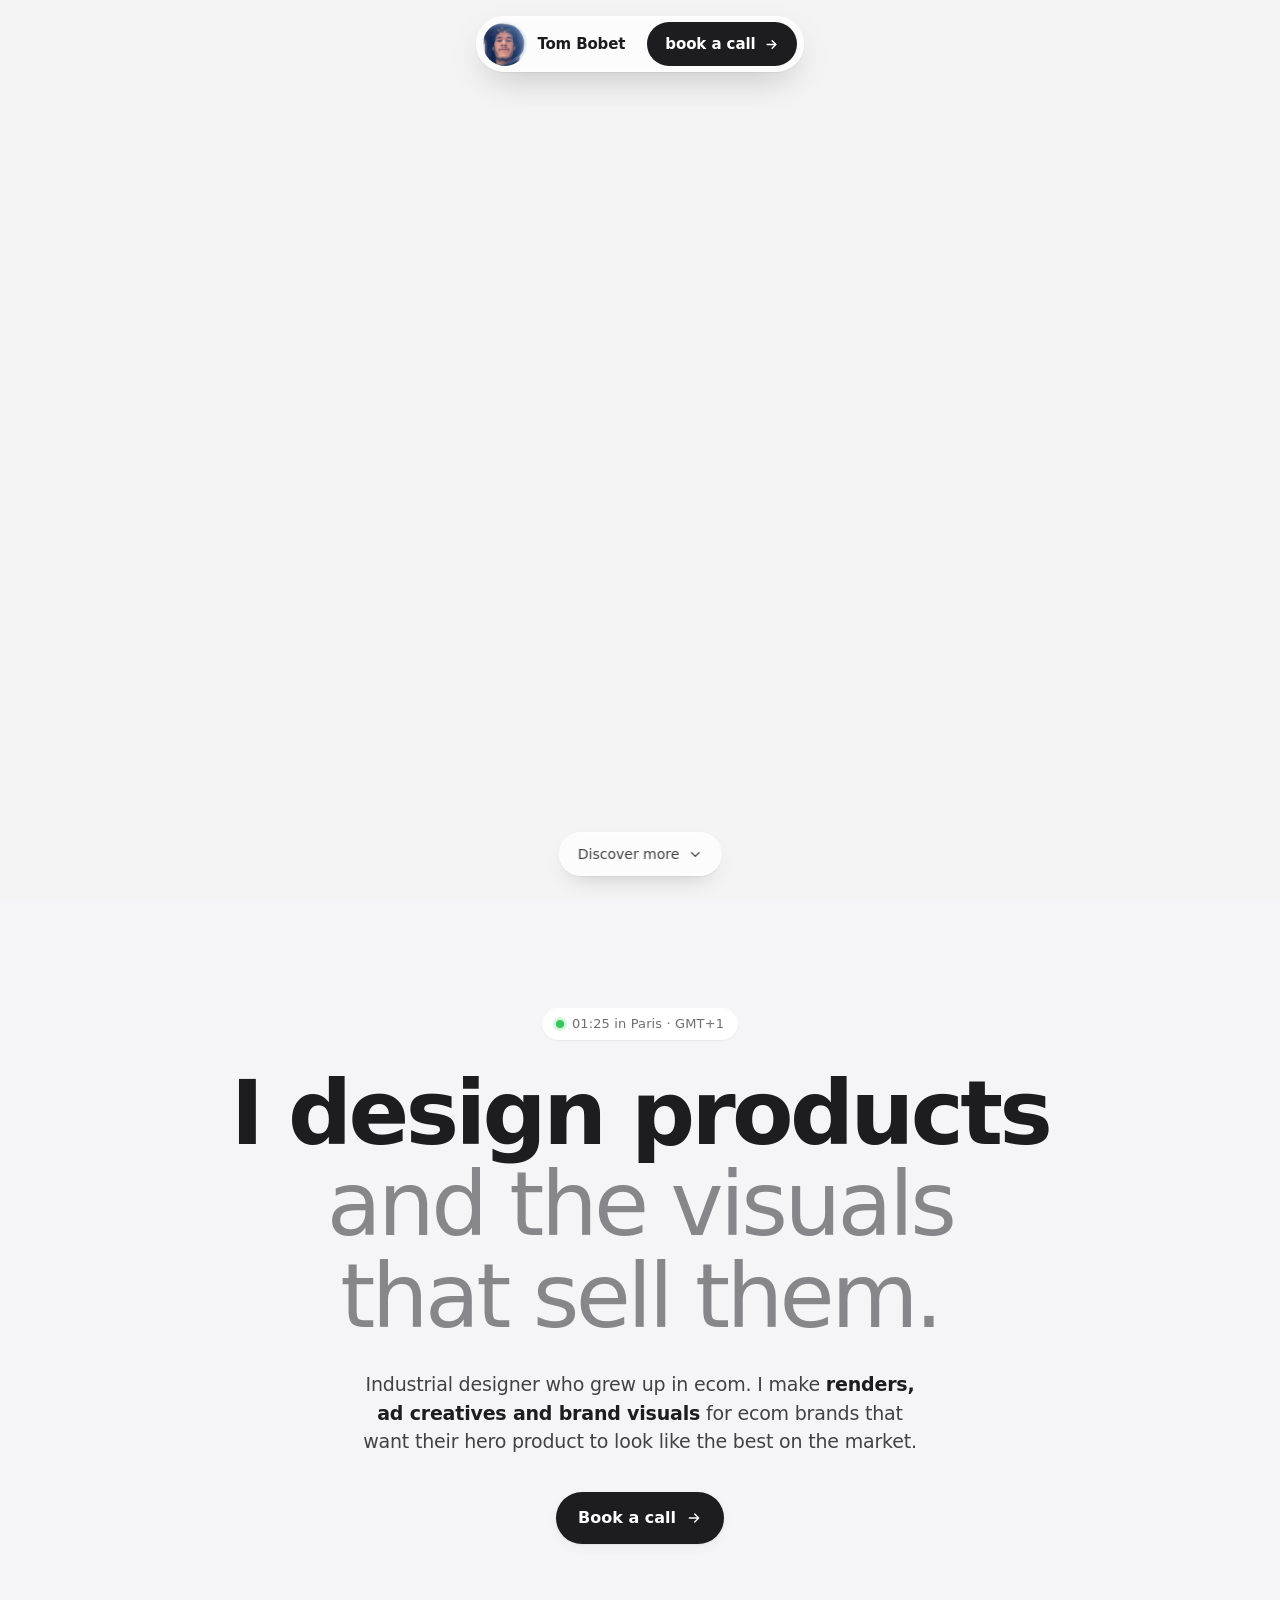
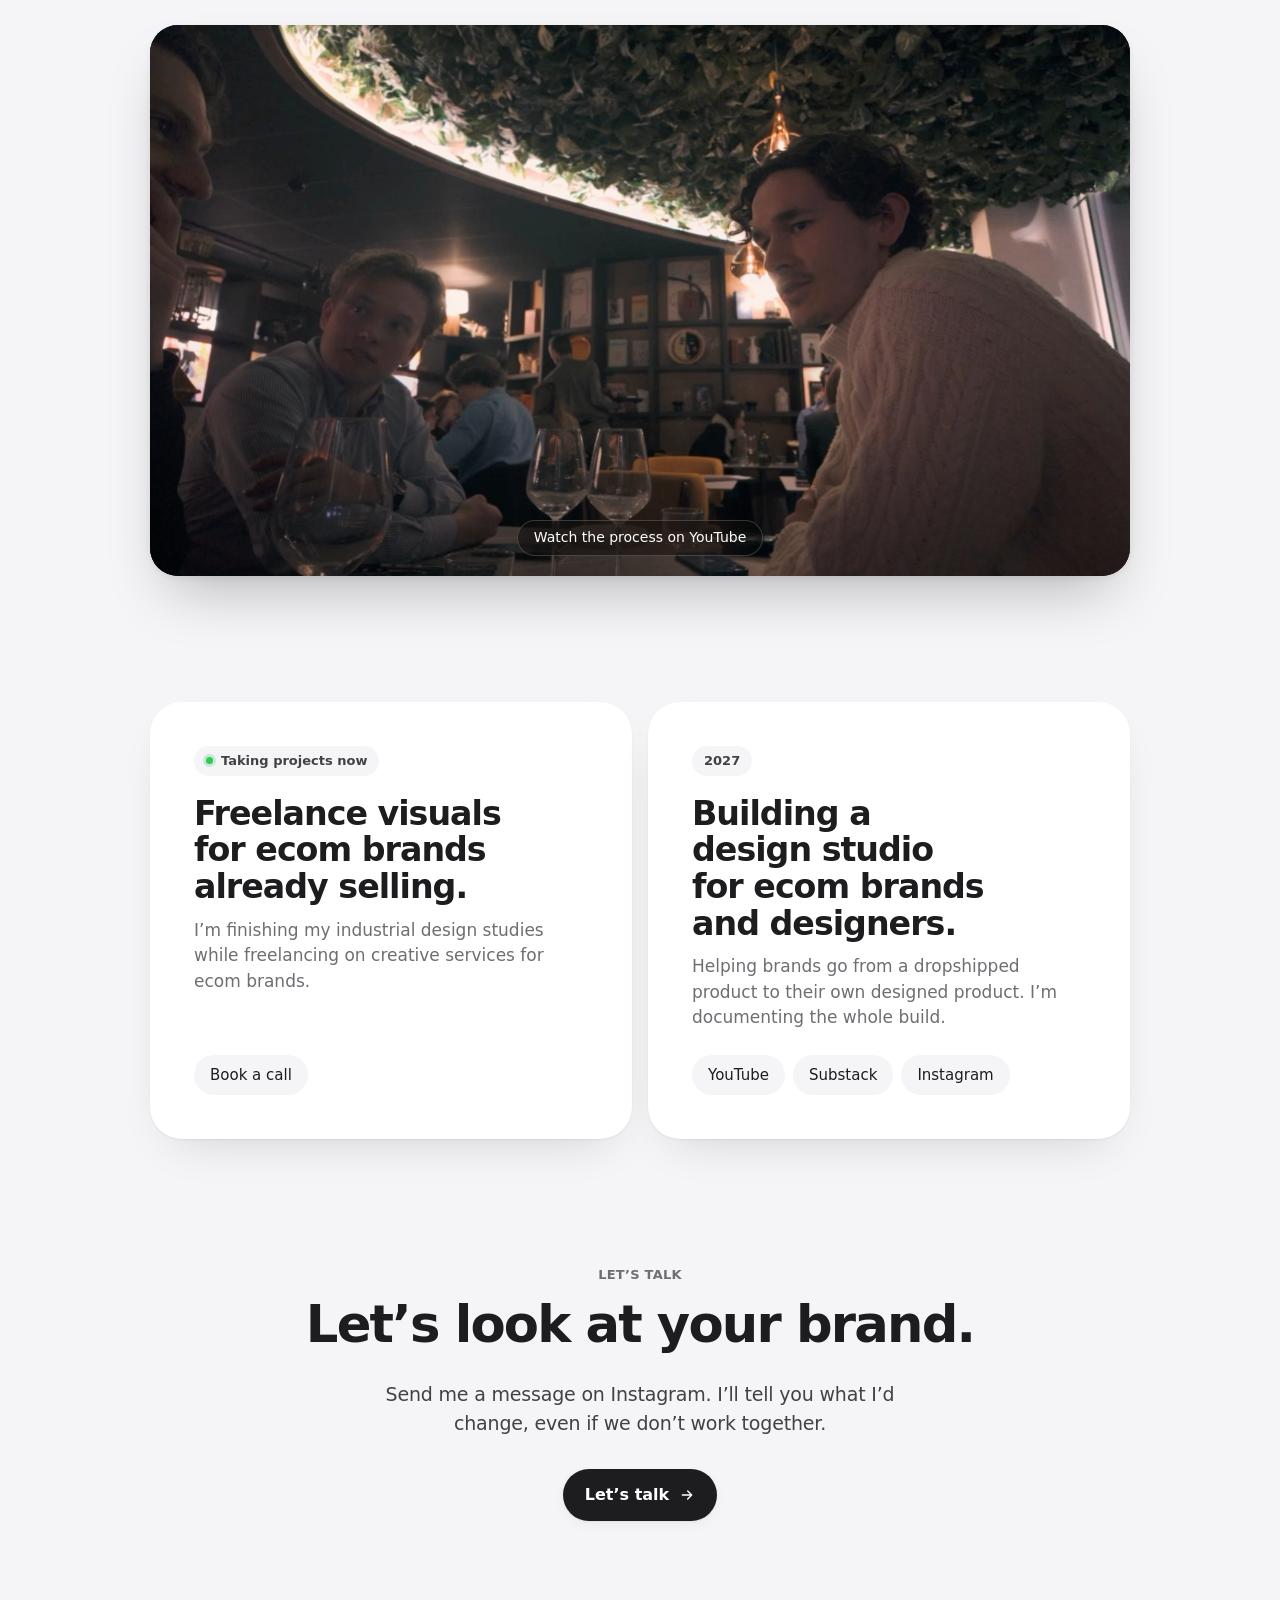
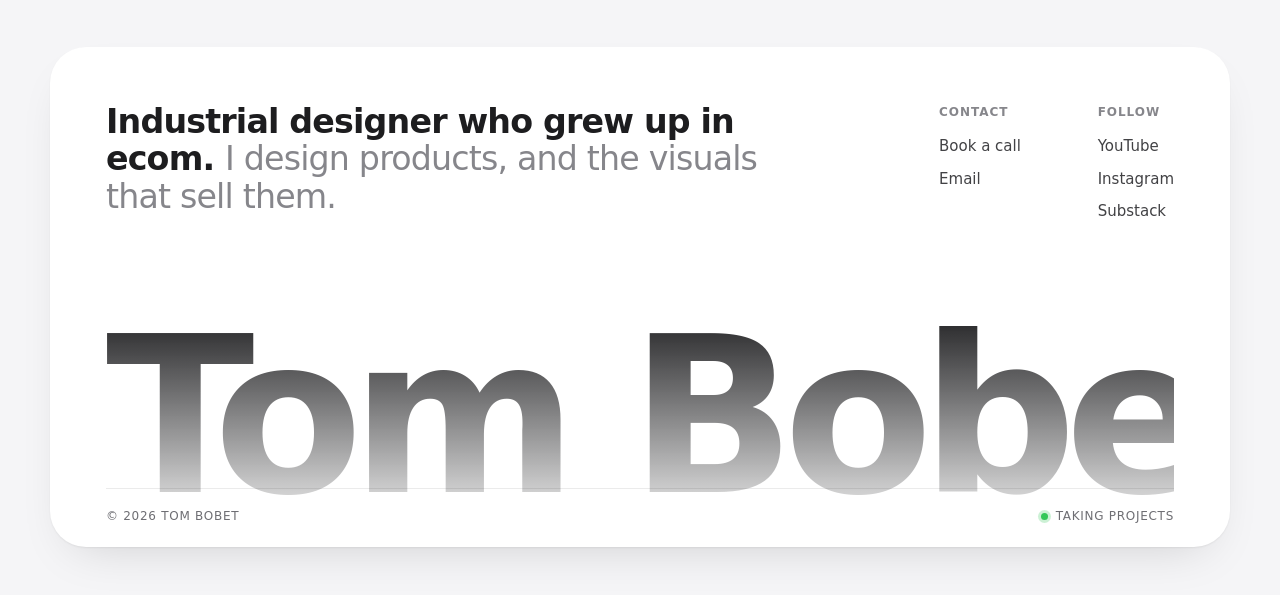
==== commit 9ecf2e29: "Live intro, new cards, Let's talk via Instagram" ====
--- a/index.html
+++ b/index.html
@@ -17,18 +17,9 @@
   /* ---------- intro: full-screen loop, the island floats over it ---------- */
   .intro {
     position: relative; overflow: hidden; z-index: 1;
-    width: 100vw; height: 100vh; height: 100svh;
+    width: 100vw; max-width: none; height: 100vh; height: 100svh;
     margin: -72px calc(50% - 50vw) 0; background: #F4F4F4;
   }
-  /* desktop: the video sits smaller in the middle, on its own background colour so the edges vanish */
-  .intro video {
-    position: absolute; left: 50%; top: 50%; transform: translate(-50%, -50%);
-    width: min(64vw, 108vh, 1100px); height: auto; aspect-ratio: 16 / 9; object-fit: contain;
-    -webkit-mask-image: linear-gradient(to right, transparent, #000 5%, #000 95%, transparent), linear-gradient(transparent, #000 5%, #000 95%, transparent);
-    -webkit-mask-composite: source-in; mask-image: linear-gradient(to right, transparent, #000 5%, #000 95%, transparent), linear-gradient(transparent, #000 5%, #000 95%, transparent);
-    mask-composite: intersect;
-  }
-  @media (min-aspect-ratio: 1/1) { .intro { background: #F6F6F6; } }
   .intro .cue {
     position: absolute; left: 50%; bottom: max(24px, env(safe-area-inset-bottom)); transform: translateX(-50%); z-index: 3;
     display: inline-flex; align-items: center; gap: 8px; height: 44px; padding: 0 18px; border-radius: 999px;
@@ -42,10 +33,11 @@
 
   /* portrait screens: the same animation, live, laid out for a tall screen */
   .reel { display: none; position: absolute; left: 50%; top: 50%; width: 390px; height: 844px; transform: translate(-50%, -50%) scale(var(--k, 1)); font-family: var(--display); color: #111111; }
-  @media (max-aspect-ratio: 1/1) {
-    .intro video { display: none; }
-    .reel { display: block; }
-  }
+  /* wide screens: the original 1440 x 810 layout, shown smaller in the middle */
+  .reel.wide { width: 1440px; height: 810px; }
+  .reel.wide .me { filter: drop-shadow(0 22px 30px rgba(0, 0, 0, .18)) drop-shadow(0 3px 6px rgba(0, 0, 0, .08)); }
+  @media (min-aspect-ratio: 1/1) { .reel.wide { display: block; } }
+  @media (max-aspect-ratio: 1/1) { .reel.tall { display: block; } }
   .reel .scene { position: absolute; inset: 0; }
   .reel .scene[hidden] { display: none; }
   .reel .hl { position: absolute; left: 20px; right: 20px; margin: 0; text-align: center; font-weight: 700; letter-spacing: -.035em; line-height: 1.02; text-wrap: balance; }
@@ -55,7 +47,7 @@
   .reel .ul2 .w { animation-name: wInKeep; }
   @keyframes wInKeep { 0% { opacity: 0; filter: blur(12px); transform: translateY(.28em); } 100% { opacity: 1; filter: blur(0); transform: none; } }
   @keyframes ulGrow { to { background-size: 100% .085em; } }
-  .reel .hot { color: #FF4A12; animation-name: wInKeep; }
+  .reel .hot { color: #111111; animation-name: wInKeep; }
   .reel .out { animation: sceneOut 460ms cubic-bezier(.5, 0, .75, 0) both; }
   @keyframes sceneOut { to { opacity: 0; filter: blur(10px); transform: translateY(-36px); } }
   .reel .anchor { position: absolute; left: 50%; top: 50%; width: 0; height: 0; }
@@ -117,16 +109,6 @@
     background: rgba(0, 0, 0, .38); border: 1px solid rgba(255, 255, 255, .18); color: #FFFFFF; font-size: 14px;
   }
 
-  /* ---------- work ---------- */
-  .work-sec { margin-top: clamp(96px, 14vh, 160px); }
-  .work { display: grid; gap: 16px; margin-top: 40px; grid-template-columns: repeat(auto-fit, minmax(260px, 1fr)); text-align: left; }
-  .work figure { margin: 0; }
-  .work .shot { overflow: hidden; border-radius: 20px; background: #E8E8ED; box-shadow: var(--shadow); }
-  .work img { width: 100%; aspect-ratio: 16 / 9; object-fit: cover; transition: transform 600ms cubic-bezier(.2, .8, .2, 1); }
-  .work figure:hover img { transform: scale(1.04); }
-  .work figcaption { margin-top: 12px; font-size: 15px; color: var(--ink-3); }
-  .work figcaption b { display: block; font-size: 17px; font-weight: 600; letter-spacing: -.01em; color: var(--ink); }
-  .tag { display: inline-block; margin-bottom: 6px; padding: 2px 9px; border-radius: 999px; background: var(--surface); box-shadow: 0 1px 2px rgba(0, 0, 0, .06); font-size: 12px; font-weight: 600; color: var(--ink-2); }
 
   /* ---------- now + next ---------- */
   .duo { margin-top: clamp(96px, 14vh, 160px); display: grid; grid-template-columns: repeat(auto-fit, minmax(300px, 1fr)); gap: 16px; text-align: left; }
@@ -135,8 +117,6 @@
   .card .kicker .dot { width: 7px; height: 7px; border-radius: 50%; background: var(--accent); box-shadow: 0 0 0 3px rgba(52, 199, 89, .25); }
   .card h3 { margin-top: 20px; font-family: var(--display); font-weight: 600; font-size: clamp(26px, 2.6vw, 34px); line-height: 1.1; letter-spacing: -.03em; text-wrap: balance; }
   .card p { margin-top: 12px; font-size: 17px; line-height: 1.5; color: var(--ink-3); }
-  .card ul { margin-top: 18px; padding: 0; list-style: none; display: flex; flex-wrap: wrap; gap: 8px; }
-  .card li { height: 34px; display: inline-flex; align-items: center; padding: 0 14px; border-radius: 999px; background: var(--bg); font-size: 14px; font-weight: 500; color: var(--ink-2); }
   .card .links { margin-top: auto; padding-top: 24px; display: flex; flex-wrap: wrap; gap: 8px; }
   .card .links a { display: inline-flex; align-items: center; height: 40px; padding: 0 16px; border-radius: 999px; background: var(--bg); font-size: 15px; font-weight: 500; }
   .card .links a:hover { background: #E8E8ED; }
@@ -144,24 +124,20 @@
   /* ---------- book ---------- */
   .book-sec { margin-top: clamp(96px, 14vh, 160px); }
   .book-sec .lede { margin-left: auto; margin-right: auto; }
-  .scheduler { margin-top: clamp(32px, 5vh, 56px); background: var(--surface); border-radius: 32px; overflow: hidden; box-shadow: 0 2px 6px rgba(0, 0, 0, .06), 0 30px 60px -24px rgba(0, 0, 0, .22); }
-  .calendly-inline-widget { min-width: 320px; height: 720px; }
-  .fallback { padding: 18px 24px 22px; border-top: 1px solid var(--line); font-size: 15px; color: var(--ink-3); }
+  .book-sec .actions { margin-top: 32px; }
 
   /* island with a single action */
   .island .me { padding-right: 14px; }
 
   @media (max-width: 560px) {
     .player { border-radius: 20px; }
-    .scheduler { border-radius: 24px; margin-left: calc(var(--gutter) * -0.5); margin-right: calc(var(--gutter) * -0.5); width: auto; }
-    .calendly-inline-widget { height: 1000px; }
     .island .me span { display: inline; }
   }
   @media (max-width: 360px) { .island .me span { display: none; } }
   @media (prefers-reduced-motion: reduce) {
     html { scroll-behavior: auto; }
-    .player, .work img { transition: none; }
-    .player:hover, .work figure:hover img { transform: none; }
+    .player { transition: none; }
+    .player:hover { transform: none; }
   }
 </style>
 </head>
@@ -176,9 +152,48 @@
   </nav>
 
   <section class="intro" id="intro" aria-label="Intro: Hi, I am Tom. I design products and the visuals that sell them, and document it all on my socials.">
-    <video id="introVideo" muted loop playsinline preload="none" aria-hidden="true" data-src="/assets/tom-intro-v1.mp4"></video>
-
-    <div class="reel" id="reel" aria-hidden="true">
+    <div class="reel wide" aria-hidden="true">
+      <div class="scene" data-s="0">
+        <div class="out" style="position:absolute;inset:0;animation-delay:1950ms">
+          <p class="hl" style="left:0;right:0;top:352px;font-size:104px"><span class="w" style="animation-delay:0ms">Hi,</span> <span class="w" style="animation-delay:130ms">I</span> <span class="w" style="animation-delay:260ms">am</span> <span class="w" style="animation-delay:390ms">Tom</span></p>
+        </div>
+      </div>
+      <div class="scene" data-s="1" hidden>
+        <div class="anchor">
+            <img class="me drop" src="/assets/intro-dancers.png" alt="" style="--r:0deg;left:138px;top:-193px;width:133px;height:156px;animation-delay:720ms">
+            <img class="me drop" src="/assets/intro-tom.png" alt="" style="--r:0deg;left:-167px;top:-320px;width:405px;height:640px;animation-delay:100ms">
+            <img class="me pop" src="/assets/intro-osmo.png" alt="" style="--r:0deg;left:-269px;top:-116px;width:130px;height:325px;animation-delay:520ms">
+        </div>
+      </div>
+      <div class="scene" data-s="2" hidden>
+        <div class="out" style="position:absolute;inset:0;animation-delay:3150ms">
+          <div class="anchor down" style="--dy:285px;--ds:.34">
+              <img class="me" src="/assets/intro-dancers.png" alt="" style="--r:0deg;left:138px;top:-193px;width:133px;height:156px">
+              <img class="me" src="/assets/intro-tom.png" alt="" style="--r:0deg;left:-167px;top:-320px;width:405px;height:640px">
+              <img class="me" src="/assets/intro-osmo.png" alt="" style="--r:0deg;left:-269px;top:-116px;width:130px;height:325px">
+          </div>
+          <p class="hl" style="left:160px;right:160px;top:240px;font-size:88px"><span class="ul2"><span class="w" style="animation-delay:450ms">I</span> <span class="w" style="animation-delay:530ms">design</span> <span class="w" style="animation-delay:610ms">products</span></span> <span class="w" style="animation-delay:690ms">and</span> <span class="w" style="animation-delay:770ms">the</span> <span class="w" style="animation-delay:850ms">visuals</span> <span class="w" style="animation-delay:930ms">that</span> <span class="w hot" style="animation-delay:1010ms">sell</span> <span class="w hot" style="animation-delay:1090ms">them.</span></p>
+        </div>
+      </div>
+      <div class="scene" data-s="3" hidden>
+        <div class="out" style="position:absolute;inset:0;animation-delay:1250ms">
+          <div class="anchor">
+              <img class="me pop" src="/assets/intro-essense.png" alt="" style="--r:-8deg;left:-620px;top:-230px;width:200px;height:261px;animation-delay:0ms">
+              <img class="me pop" src="/assets/intro-glasses.png" alt="" style="--r:4deg;left:-230px;top:-260px;width:440px;height:135px;animation-delay:240ms">
+              <img class="me pop" src="/assets/intro-watch.png" alt="" style="--r:8deg;left:425px;top:-235px;width:115px;height:312px;animation-delay:480ms">
+              <img class="me pop" src="/assets/intro-bracelet.png" alt="" style="--r:6deg;left:40px;top:-10px;width:430px;height:149px;animation-delay:360ms">
+              <img class="me pop" src="/assets/intro-camera.png" alt="" style="--r:-5deg;left:-400px;top:-60px;width:400px;height:213px;animation-delay:120ms">
+          </div>
+        </div>
+      </div>
+      <div class="scene" data-s="4" hidden>
+        <div class="out" style="position:absolute;inset:0;animation-delay:4150ms">
+          <p class="hl" style="left:0;right:0;top:315px;font-size:88px"><span class="w" style="animation-delay:150ms">And</span> <span class="ul2" style="animation-delay:850ms"><span class="w" style="animation-delay:240ms">document</span> <span class="w" style="animation-delay:330ms">it</span> <span class="w" style="animation-delay:420ms">all</span></span><br><span class="w" style="animation-delay:510ms">on</span> <span class="w" style="animation-delay:600ms">my</span> <span class="w" style="animation-delay:690ms">socials</span></p>
+        </div>
+      </div>
+    </div>
+
+    <div class="reel tall" aria-hidden="true">
       <div class="scene" data-s="0">
         <div class="out" style="position:absolute;inset:0;animation-delay:1950ms">
           <p class="hl" style="top:372px;font-size:68px"><span class="w">Hi,</span> <span class="w" style="animation-delay:130ms">I</span> <span class="w" style="animation-delay:260ms">am</span> <span class="w" style="animation-delay:390ms">Tom</span></p>
@@ -202,6 +217,7 @@
         </div>
       </div>
       <div class="scene" data-s="3" hidden>
+        <div class="out" style="position:absolute;inset:0;animation-delay:1250ms">
         <div class="anchor">
           <img class="me pop" src="/assets/intro-glasses.png" alt="" style="--r:4deg;left:-120px;top:-330px;width:240px;height:73px;animation-delay:240ms">
           <img class="me pop" src="/assets/intro-essense.png" alt="" style="--r:-8deg;left:-175px;top:-220px;width:140px;height:183px">
@@ -209,22 +225,16 @@
           <img class="me pop" src="/assets/intro-camera.png" alt="" style="--r:-5deg;left:-165px;top:0;width:250px;height:132px;animation-delay:120ms">
           <img class="me pop" src="/assets/intro-bracelet.png" alt="" style="--r:6deg;left:-60px;top:170px;width:240px;height:83px;animation-delay:360ms">
         </div>
+        </div>
       </div>
       <div class="scene" data-s="4" hidden>
         <div class="out" style="position:absolute;inset:0;animation-delay:4150ms">
-          <div class="anchor down" style="--dy:195px;--ds:.42">
-            <img class="me" src="/assets/intro-glasses.png" alt="" style="--r:4deg;left:-120px;top:-330px;width:240px;height:73px">
-            <img class="me" src="/assets/intro-essense.png" alt="" style="--r:-8deg;left:-175px;top:-220px;width:140px;height:183px">
-            <img class="me" src="/assets/intro-watch.png" alt="" style="--r:8deg;left:60px;top:-235px;width:80px;height:217px">
-            <img class="me" src="/assets/intro-camera.png" alt="" style="--r:-5deg;left:-165px;top:0;width:250px;height:132px">
-            <img class="me" src="/assets/intro-bracelet.png" alt="" style="--r:6deg;left:-60px;top:170px;width:240px;height:83px">
-          </div>
-          <p class="hl" style="top:170px;font-size:52px"><span class="w" style="animation-delay:450ms">And</span> <span class="ul2"><span class="w" style="animation-delay:540ms">document</span> <span class="w" style="animation-delay:630ms">it</span> <span class="w" style="animation-delay:720ms">all</span></span><br><span class="w" style="animation-delay:810ms">on</span> <span class="w" style="animation-delay:900ms">my</span> <span class="w" style="animation-delay:990ms">socials</span></p>
-        </div>
-      </div>
-    </div>
-
-    <a class="cue press" href="#top">Scroll <svg viewBox="0 0 24 24" fill="none" stroke="currentColor" stroke-width="2.2" stroke-linecap="round" stroke-linejoin="round" aria-hidden="true"><path d="M6 9l6 6 6-6"/></svg></a>
+          <p class="hl" style="top:342px;font-size:52px"><span class="w" style="animation-delay:150ms">And</span> <span class="ul2" style="animation-delay:850ms"><span class="w" style="animation-delay:240ms">document</span> <span class="w" style="animation-delay:330ms">it</span> <span class="w" style="animation-delay:420ms">all</span></span><br><span class="w" style="animation-delay:510ms">on</span> <span class="w" style="animation-delay:600ms">my</span> <span class="w" style="animation-delay:690ms">socials</span></p>
+        </div>
+      </div>
+    </div>
+
+    <a class="cue press" href="#top">Discover more <svg viewBox="0 0 24 24" fill="none" stroke="currentColor" stroke-width="2.2" stroke-linecap="round" stroke-linejoin="round" aria-hidden="true"><path d="M6 9l6 6 6-6"/></svg></a>
   </section>
 
   <main id="top">
@@ -234,7 +244,6 @@
     <p class="lede">Industrial designer who grew up in ecom. I make <strong>renders, ad creatives and brand visuals</strong> for ecom brands that want their hero product to look like the best on the market.</p>
     <div class="actions">
       <a class="btn primary press" href="#book">Book a call <svg viewBox="0 0 24 24" fill="none" stroke="currentColor" stroke-width="2" stroke-linecap="round" stroke-linejoin="round" aria-hidden="true"><path d="M5 12h14M13 6l6 6-6 6"/></svg></a>
-      <a class="btn press" href="#work">See the work</a>
     </div>
 
     <a class="player" href="https://www.youtube.com/@TomBobet" target="_blank" rel="noopener" aria-label="Watch my journey on YouTube">
@@ -244,30 +253,18 @@
       <span class="cap-row"><span class="cap glass">Watch the process on YouTube</span></span>
     </a>
 
-    <!-- 2. Proof -->
-    <section class="work-sec" id="work" aria-labelledby="work-title">
-      <p class="eyebrow">Selected work</p>
-      <h2 id="work-title">Products, <span>and the visuals that sell them.</span></h2>
-      <div class="work">
-        <figure><div class="shot"><img src="/assets/work/essense.jpg" alt="A brown Essense supplement pouch on a clean studio background" loading="lazy"></div><figcaption><span class="tag">Client</span><b>Essense</b>Branding and packaging</figcaption></figure>
-        <figure><div class="shot"><img src="/assets/work/milestone.jpg" alt="A blue Milestone watch on a wrist, next to its launch poster" loading="lazy"></div><figcaption><span class="tag">Own brand</span><b>Milestone</b>Product design, branding and launch visuals</figcaption></figure>
-        <figure><div class="shot"><img src="/assets/work/dji-halo.jpg" alt="Close-up render of a black DJI camera concept, Made for B-roll" loading="lazy"></div><figcaption><span class="tag">Concept</span><b>DJI · Halo</b>Product design and renders</figcaption></figure>
-      </div>
-    </section>
-
     <!-- 3. Now + 4. The door -->
     <section class="duo" aria-label="What I do">
       <div class="card">
         <span class="kicker"><span class="dot"></span>Taking projects now</span>
         <h3>Freelance visuals for ecom brands already selling.</h3>
-        <p>You have a product and ads running. I make it look like the brand it should be.</p>
-        <ul><li>3D product renders</li><li>Ad creatives</li><li>Packaging</li><li>Brand visuals</li></ul>
+        <p>I’m finishing my industrial design studies while freelancing on creative services for ecom brands.</p>
         <div class="links"><a class="press" href="#book">Book a call</a></div>
       </div>
       <div class="card">
         <span class="kicker">2027</span>
         <h3>Building a design studio for ecom brands and designers.</h3>
-        <p>From dropshipped product to a brand’s own designed product. I’m documenting the whole build.</p>
+        <p>Helping brands go from a dropshipped product to their own designed product. I’m documenting the whole build.</p>
         <div class="links">
           <a class="press" href="https://www.youtube.com/@TomBobet" target="_blank" rel="noopener">YouTube</a>
           <a class="press" href="https://tombobet.substack.com" target="_blank" rel="noopener">Substack</a>
@@ -278,12 +275,11 @@
 
     <!-- 5. Call to action -->
     <section class="book-sec" id="book" aria-labelledby="book-title">
-      <p class="eyebrow">Book a call</p>
+      <p class="eyebrow">Let’s talk</p>
       <h2 id="book-title">Let’s look at your brand.</h2>
-      <p class="lede">A short call. I’ll tell you what I’d change, even if we don’t work together.</p>
-      <div class="scheduler">
-        <div class="calendly-inline-widget" data-url="https://calendly.com/tombobet/design-and-ecom?hide_gdpr_banner=1&amp;primary_color=1d1d1f"></div>
-        <p class="fallback">Calendar not loading? <a class="quiet" href="https://calendly.com/tombobet/design-and-ecom" target="_blank" rel="noopener">Open it on Calendly</a> or <a class="quiet" href="mailto:tombobetdesign@gmail.com">write to me</a>.</p>
+      <p class="lede">Send me a message on Instagram. I’ll tell you what I’d change, even if we don’t work together.</p>
+      <div class="actions">
+        <a class="btn primary press" href="https://www.instagram.com/tombobet_/" target="_blank" rel="noopener">Let’s talk <svg viewBox="0 0 24 24" fill="none" stroke="currentColor" stroke-width="2" stroke-linecap="round" stroke-linejoin="round" aria-hidden="true"><path d="M5 12h14M13 6l6 6-6 6"/></svg></a>
       </div>
     </section>
   </main>
@@ -326,40 +322,34 @@
     tick(); setInterval(tick, 15000);
   })();
 
-  // Intro: wide screens loop the MP4, tall screens loop the same animation built for portrait.
+  // Intro: one live animation, laid out wide (1440 x 810) or tall (390 x 844) to fit the screen, on a loop.
   (function () {
-    var intro = document.getElementById("intro"), video = document.getElementById("introVideo"), reel = document.getElementById("reel");
+    var intro = document.getElementById("intro");
     var portrait = window.matchMedia("(max-aspect-ratio: 1/1)");
     var still = window.matchMedia("(prefers-reduced-motion: reduce)").matches;
-    var scenes = reel.querySelectorAll(".scene"), durations = [2450, 1900, 3650, 1700, 4650, 700];
-    var timer = null, scene = 0, visible = true;
-
-    function fit() { reel.style.setProperty("--k", Math.min(intro.clientWidth / 390, intro.clientHeight / 844)); }
-    function show(i) { scene = i; scenes.forEach(function (el, n) { el.hidden = n !== i; }); }
-    function step() {
-      timer = setTimeout(function () { show((scene + 1) % durations.length); step(); }, durations[scene]);
+    var durations = [2450, 1900, 3650, 1700, 4650, 700];
+    var timer = null, scene = 0, visible = true, reel = null;
+
+    function active() { return intro.querySelector(portrait.matches ? ".reel.tall" : ".reel.wide"); }
+    function fit() {
+      var w = intro.clientWidth, h = intro.clientHeight;
+      document.querySelectorAll(".reel.tall").forEach(function (r) { r.style.setProperty("--k", Math.min(w / 390, h / 844)); });
+      // desktop: the stage sits smaller in the middle of the screen
+      var wide = Math.min(w * .64, h * 1.08, 1100);
+      document.querySelectorAll(".reel.wide").forEach(function (r) { r.style.setProperty("--k", wide / 1440); });
     }
-    function stopReel() { clearTimeout(timer); timer = null; }
-    function startReel() { stopReel(); if (still) { show(2); return; } show(0); step(); }
-
-    function run() {
-      if (portrait.matches) {
-        video.pause(); fit();
-        if (visible && !timer) startReel();
-      } else {
-        stopReel();
-        if (!video.src) video.src = video.dataset.src;
-        if (still) { video.currentTime = 6; return; }
-        if (visible) { var p = video.play(); if (p && p.catch) p.catch(function () {}); } else video.pause();
-      }
-    }
+    function show(i) { scene = i; reel.querySelectorAll(".scene").forEach(function (el) { el.hidden = +el.dataset.s !== i; }); }
+    function step() { timer = setTimeout(function () { show((scene + 1) % durations.length); step(); }, durations[scene]); }
+    function stop() { clearTimeout(timer); timer = null; }
+    function start() { stop(); reel = active(); if (still) { show(2); return; } show(0); step(); }
+
     new IntersectionObserver(function (e) {
       visible = e[0].isIntersecting;
-      if (!visible) { stopReel(); video.pause(); } else run();
+      if (visible) start(); else stop();
     }).observe(intro);
-    portrait.addEventListener("change", run);
+    portrait.addEventListener("change", function () { fit(); if (visible) start(); });
     window.addEventListener("resize", fit);
-    run();
+    fit();
   })();
 
   // The video always plays muted on loop.
@@ -369,6 +359,5 @@
     if (p && p.catch) p.catch(function () { document.addEventListener("pointerdown", function () { v.play(); }, { once: true }); });
   })();
 </script>
-<script src="https://assets.calendly.com/assets/external/widget.js" async></script>
 </body>
 </html>
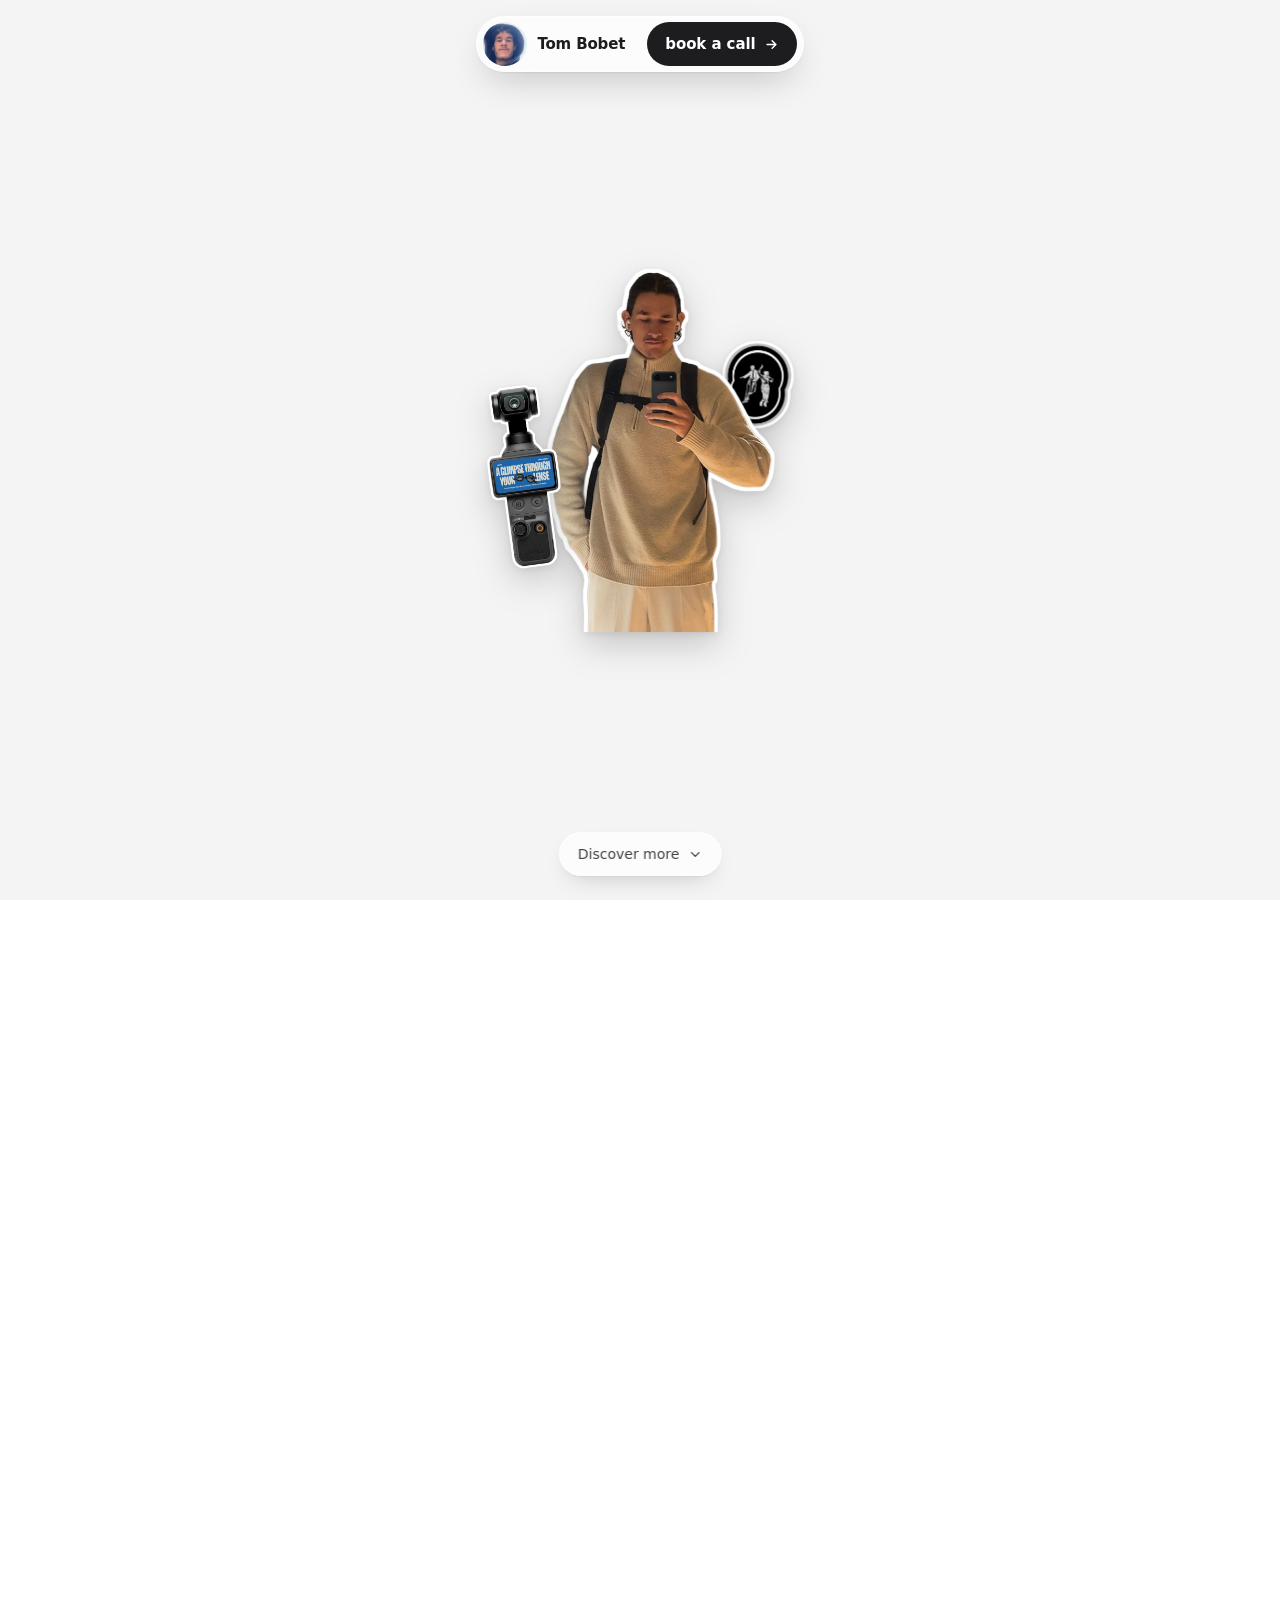
==== commit 4b546559: "New landing page: design is the moat" ====
--- a/index.html
+++ b/index.html
@@ -3,23 +3,60 @@
 <head>
 <meta charset="utf-8">
 <meta name="viewport" content="width=device-width, initial-scale=1">
-<title>Tom Bobet · Product visuals for ecom brands</title>
+<title>Tom Bobet · Design is the moat</title>
 <meta name="description" content="Tom Bobet. Industrial designer who grew up in ecom. I design hero products, and the visuals that sell them.">
 <meta property="og:title" content="Tom Bobet">
 <meta property="og:description" content="Industrial designer who grew up in ecom. I design hero products, and the visuals that sell them.">
-<meta property="og:image" content="/assets/avatar.jpg">
+<meta property="og:image" content="https://tombobet.com/assets/avatar.jpg">
+<meta property="og:url" content="https://tombobet.com/">
+<meta property="og:type" content="website">
+<link rel="canonical" href="https://tombobet.com/">
 <link rel="icon" href="/assets/avatar.jpg">
+<script type="application/ld+json">
+{
+  "@context": "https://schema.org",
+  "@type": "Person",
+  "name": "Tom Bobet",
+  "url": "https://tombobet.com/",
+  "image": "https://tombobet.com/assets/avatar.jpg",
+  "jobTitle": "Industrial designer",
+  "description": "Industrial designer who grew up in ecom. I design hero products, and the visuals that sell them.",
+  "sameAs": [
+    "https://www.youtube.com/@TomBobet",
+    "https://tombobet.substack.com",
+    "https://www.instagram.com/tombobet_/"
+  ]
+}
+</script>
+<script>
+  // The intro plays on the first page view of a visit, then the landing page shows directly.
+  try { if (!sessionStorage.getItem("introSeen") && !matchMedia("(prefers-reduced-motion: reduce)").matches) document.documentElement.classList.add("intro-on"); } catch (e) {}
+</script>
+<link rel="stylesheet" href="https://assets.calendly.com/assets/external/widget.css">
 <link rel="stylesheet" href="/assets/site.css">
 <style>
-  html { scroll-behavior: smooth; }
-  main { width: 100%; display: flex; flex-direction: column; align-items: center; text-align: center; padding-top: clamp(96px, 12vh, 140px); scroll-margin-top: 0; }
-
-  /* ---------- intro: full-screen loop, the island floats over it ---------- */
+  html { scroll-behavior: smooth; overscroll-behavior-x: none; }
+  body { background: #FFFFFF; overflow-x: clip; overscroll-behavior-x: none; }
+  .page { padding: 0; }
+  main { width: 100%; transition: opacity 900ms cubic-bezier(.2, .8, .2, 1), transform 900ms cubic-bezier(.2, .8, .2, 1); }
+  .intro-on main { opacity: 0; transform: translateY(24px); }
+  html.intro-on { overflow: hidden; }
+  :root { --blue: #1D6BEB; --mist: #EBEBEB; --navy: #0D1F3C; }
+  .sr { position: absolute; width: 1px; height: 1px; overflow: hidden; clip: rect(0 0 0 0); white-space: nowrap; }
+  .wrap { width: 100%; max-width: 1440px; margin: 0 auto; }
+  .island { margin-top: 16px; }
+  /* same island as the live site: name stays visible on phones */
+  .island .me { padding-right: 14px; }
+  @media (max-width: 560px) { .island .me span { display: inline; } }
+  @media (max-width: 360px) { .island .me span { display: none; } }
+
+  /* ---------- intro: plays once per visit over the page, the island stays on top ---------- */
   .intro {
-    position: relative; overflow: hidden; z-index: 1;
-    width: 100vw; max-width: none; height: 100vh; height: 100svh;
-    margin: -72px calc(50% - 50vw) 0; background: #F4F4F4;
+    display: none; position: fixed; inset: 0; z-index: 15; overflow: hidden; max-width: none;
+    background: #F4F4F4; transition: opacity 800ms cubic-bezier(.4, 0, .2, 1), filter 800ms ease;
   }
+  .intro-on .intro { display: block; }
+  .intro.leaving { opacity: 0; filter: blur(6px); pointer-events: none; }
   .intro .cue {
     position: absolute; left: 50%; bottom: max(24px, env(safe-area-inset-bottom)); transform: translateX(-50%); z-index: 3;
     display: inline-flex; align-items: center; gap: 8px; height: 44px; padding: 0 18px; border-radius: 999px;
@@ -43,7 +80,7 @@
   .reel .hl { position: absolute; left: 20px; right: 20px; margin: 0; text-align: center; font-weight: 700; letter-spacing: -.035em; line-height: 1.02; text-wrap: balance; }
   .reel .w { display: inline-block; animation: wIn 760ms cubic-bezier(.2, .75, .2, 1) both; }
   @keyframes wIn { 0% { opacity: 0; filter: blur(12px); transform: translateY(.28em); color: #BDBDBD; } 60% { color: #6B6B6B; } 100% { opacity: 1; filter: blur(0); transform: none; color: inherit; } }
-  .reel .ul2 { display: inline; position: relative; color: #8CCBFF; background: linear-gradient(#8CCBFF, #8CCBFF) left bottom / 0% .085em no-repeat; animation: ulGrow 620ms cubic-bezier(.3, .7, .2, 1) 1150ms forwards; }
+  .reel .ul2 { display: inline; position: relative; color: #1D6BEB; background: linear-gradient(#1D6BEB, #1D6BEB) left bottom / 0% .085em no-repeat; animation: ulGrow 620ms cubic-bezier(.3, .7, .2, 1) 1150ms forwards; }
   .reel .ul2 .w { animation-name: wInKeep; }
   @keyframes wInKeep { 0% { opacity: 0; filter: blur(12px); transform: translateY(.28em); } 100% { opacity: 1; filter: blur(0); transform: none; } }
   @keyframes ulGrow { to { background-size: 100% .085em; } }
@@ -58,100 +95,97 @@
   @keyframes pop { 0% { opacity: 0; transform: translateY(40px) rotate(calc(var(--r, 0deg) - 10deg)) scale(.4); } 100% { opacity: 1; transform: rotate(var(--r, 0deg)); } }
   .reel .down { animation: down 950ms cubic-bezier(.65, 0, .2, 1) both; }
   @keyframes down { to { transform: translateY(var(--dy)) scale(var(--ds)); } }
-  section { width: 100%; max-width: 980px; scroll-margin-top: 96px; }
-  .eyebrow { font-size: 13px; font-weight: 600; letter-spacing: .02em; text-transform: uppercase; color: var(--ink-3); }
-  h2 { margin-top: 14px; font-family: var(--display); font-weight: 600; font-size: clamp(32px, 4vw, 52px); line-height: 1.05; letter-spacing: -.035em; text-wrap: balance; }
-  h2 span { font-weight: 400; color: var(--ink-4); }
-  .quiet { font-weight: 600; color: var(--ink); text-decoration: underline; text-decoration-thickness: 1px; text-underline-offset: 4px; text-decoration-color: rgba(29, 29, 31, .3); transition: text-decoration-color 200ms ease-out; }
-  .quiet:hover { text-decoration-color: var(--ink); }
-
-  /* ---------- hero ---------- */
-  .status {
-    display: inline-flex; align-items: center; gap: 8px; height: 32px; padding: 0 14px; border-radius: 999px;
-    background: var(--surface); box-shadow: 0 1px 2px rgba(0, 0, 0, .06);
-    font-size: 13px; font-weight: 500; letter-spacing: .01em; color: var(--ink-3);
+
+  /* ---------- 1. hero: design is the moat ---------- */
+  .hero { margin-top: -72px; background: var(--blue); padding: 72px 0 0; }
+  .hero img { display: block; width: 100%; max-width: 1440px; height: auto; margin: 0 auto; aspect-ratio: 2500 / 1080; }
+
+  /* ---------- 2. spots ticker ---------- */
+  .ticker { overflow: hidden; background: #F2F2F2; border-block: 1px solid rgba(13, 31, 60, .06); }
+  .ticker .track { display: flex; width: max-content; animation: tick 40s linear infinite; }
+  .ticker span { flex: none; padding: 12px 32px 12px 16px; font-size: 14px; font-weight: 500; letter-spacing: -.01em; color: var(--navy); white-space: nowrap; }
+  .ticker b { font-weight: 700; }
+  @keyframes tick { to { transform: translateX(-50%); } }
+
+  /* ---------- 3. three reasons ---------- */
+  .reasons { background: var(--blue); color: var(--mist); text-align: center; padding: clamp(56px, 8vw, 96px) 24px clamp(64px, 9vw, 112px); }
+  .reasons .logo { width: 72px; height: auto; margin: 0 auto; }
+  .reasons h2 { margin: 24px auto 0; max-width: 12em; font-family: var(--display); font-weight: 600; font-size: clamp(32px, 3.6vw, 48px); line-height: 1.05; letter-spacing: -.045em; text-wrap: balance; }
+  .reasons ol { list-style: none; padding: 0; margin: clamp(64px, 9vw, 120px) auto 0; max-width: 1180px; display: grid; grid-template-columns: repeat(3, 1fr); gap: clamp(28px, 4vw, 64px); text-align: left; counter-reset: r; }
+  .reasons li { counter-increment: r; }
+  .reasons li::before { content: "0" counter(r); display: block; margin-bottom: 14px; font-size: 13px; font-weight: 600; letter-spacing: .04em; color: rgba(235, 235, 235, .6); }
+  .reasons h3 { margin: 0; font-family: var(--display); font-size: clamp(20px, 1.8vw, 24px); font-weight: 600; line-height: 1.15; letter-spacing: -.03em; color: #FFFFFF; }
+  .reasons li p { margin-top: 12px; font-size: 16px; line-height: 1.5; letter-spacing: -.01em; color: rgba(235, 235, 235, .82); }
+  .reasons li .fix { display: block; margin-top: 14px; padding-top: 14px; border-top: 1px solid rgba(255, 255, 255, .22); color: #FFFFFF; font-weight: 500; }
+  .reasons .relax { margin-top: clamp(80px, 12vw, 160px); font-family: var(--display); font-weight: 600; font-size: clamp(30px, 3.2vw, 44px); letter-spacing: -.05em; }
+  .talk { background: #F5F5F7; color: var(--ink); text-align: center; padding: clamp(48px, 6vw, 72px) 24px; }
+  .talk .eyebrow { font-size: 11px; font-weight: 600; letter-spacing: .08em; text-transform: uppercase; color: var(--ink-3); }
+  .talk h2 { margin-top: 14px; font-family: var(--display); font-weight: 600; font-size: clamp(30px, 3.4vw, 44px); line-height: 1.05; letter-spacing: -.035em; }
+  .talk p { margin: 18px auto 0; max-width: 31em; font-size: 15px; line-height: 1.55; color: var(--ink-2); }
+  .talk .btn { margin-top: 28px; display: inline-flex; align-items: center; gap: 10px; height: 44px; padding: 0 20px; border-radius: 999px; background: #000000; color: #FFFFFF; font-size: 14px; font-weight: 600; box-shadow: 0 6px 16px -6px rgba(0, 0, 0, .4); }
+  .talk .btn svg { width: 14px; height: 14px; transition: transform 300ms cubic-bezier(.2, .8, .2, 1); }
+  .talk .btn:hover svg { transform: translateX(3px); }
+  .reasons .talk { max-width: 720px; margin: clamp(56px, 8vw, 96px) auto 0; border-radius: clamp(28px, 3vw, 40px); padding: clamp(36px, 4.5vw, 52px) 28px; }
+  .reasons .talk p { margin-top: 12px; }
+  .reasons .talk .btn { margin-top: 22px; }
+
+  /* ---------- 4. work strip ---------- */
+  .work { background: #FFFFFF; padding: clamp(40px, 5vw, 72px) 0; overflow: hidden; }
+  .work ul { list-style: none; margin: 0; padding: 0; display: flex; width: max-content; animation: slide 60s linear infinite; }
+  .work:hover ul { animation-play-state: paused; }
+  .work li { flex: none; width: clamp(220px, 21vw, 320px); margin-right: clamp(14px, 1.6vw, 24px); }
+  @keyframes slide { to { transform: translateX(-50%); } }
+  .work li img { width: 100%; height: auto; aspect-ratio: 601 / 900; border-radius: 4px; }
+
+  /* ---------- 5. let's talk ---------- */
+  .talk.solo { padding: clamp(56px, 7vw, 96px) 24px; }
+
+  /* ---------- 6. closing card: stickers + footer ---------- */
+  .closing { background: #F5F5F7; padding: 0 16px clamp(32px, 4vw, 56px); }
+  .frame { max-width: 1240px; margin: 0 auto; padding: 12px; border-radius: 44px; background: #FFFFFF; box-shadow: 0 1px 2px rgba(0, 0, 0, .05), 0 30px 70px -34px rgba(0, 0, 0, .3); }
+  .card { position: relative; overflow: hidden; border-radius: 34px; background: var(--blue); color: #FFFFFF; padding: clamp(28px, 4vw, 52px) clamp(24px, 4vw, 52px) 0; }
+  .card-top { position: relative; z-index: 3; display: flex; flex-wrap: wrap; justify-content: space-between; gap: 32px; }
+  .card .pitch { max-width: 17em; font-family: var(--display); font-size: clamp(22px, 2.3vw, 30px); font-weight: 600; line-height: 1.12; letter-spacing: -.03em; }
+  .card .pitch span { font-weight: 400; color: rgba(255, 255, 255, .62); }
+  .card .cols { display: flex; gap: clamp(32px, 5vw, 72px); }
+  .card .col { display: flex; flex-direction: column; gap: 9px; font-size: 15px; }
+  .card .col b { margin-bottom: 4px; font-size: 11px; font-weight: 600; letter-spacing: .08em; text-transform: uppercase; color: rgba(255, 255, 255, .55); }
+  .card .col a { color: rgba(255, 255, 255, .88); transition: color 200ms ease-out; }
+  .card .col a:hover { color: #FFFFFF; }
+  .stage { position: relative; height: clamp(320px, 34vw, 470px); margin-top: clamp(8px, 2vw, 24px); }
+  .stage .word { position: absolute; z-index: 0; left: 50%; bottom: -.14em; transform: translateX(-50%); font-family: var(--display); font-weight: 700; font-size: clamp(76px, 16.5vw, 228px); line-height: 1; letter-spacing: -.055em; white-space: nowrap; background: linear-gradient(to bottom, rgba(255, 255, 255, .95), rgba(255, 255, 255, .18)); -webkit-background-clip: text; background-clip: text; color: transparent; pointer-events: none; }
+  .stickers { position: absolute; z-index: 1; left: 50%; bottom: 0; height: 100%; aspect-ratio: 443 / 482; transform: translateX(-46%); }
+  .stickers img { position: absolute; max-width: none; height: auto; filter: drop-shadow(0 18px 26px rgba(0, 0, 0, .25)); }
+  .stickers .tom { left: 27%; top: 0; width: 63%; }
+  .stickers .osmo { left: 0; top: 34%; width: 25%; }
+  .stickers .dancers { left: 74.5%; top: 20%; width: 25.5%; }
+  .card-base { position: relative; z-index: 3; display: flex; flex-wrap: wrap; justify-content: space-between; gap: 8px; margin: 0 calc(clamp(24px, 4vw, 52px) * -1); padding: 16px clamp(24px, 4vw, 52px) 18px; border-top: 1px solid rgba(255, 255, 255, .2); background: rgba(29, 107, 235, .72); -webkit-backdrop-filter: blur(16px); backdrop-filter: blur(16px); font-size: 12px; font-weight: 500; letter-spacing: .06em; text-transform: uppercase; color: rgba(255, 255, 255, .75); }
+  .card-base .live { display: inline-flex; align-items: center; gap: 8px; }
+  .card-base .live i { width: 7px; height: 7px; border-radius: 50%; background: #34C759; box-shadow: 0 0 0 3px rgba(52, 199, 89, .3); }
+
+  @media (max-width: 760px) {
+    .frame { border-radius: 30px; padding: 6px; }
+    .card { border-radius: 25px; }
+    .card .cols { width: 100%; justify-content: flex-start; }
+    .stage { height: 270px; }
+    .stage .word { font-size: 84px; bottom: -.08em; }
+    .stickers { transform: translateX(-48%); }
+    .reasons ol { grid-template-columns: 1fr; gap: 40px; margin-top: 56px; }
   }
-  .status .dot { width: 8px; height: 8px; border-radius: 50%; background: var(--accent); box-shadow: 0 0 0 3px rgba(52, 199, 89, .2); }
-  h1 {
-    margin-top: 28px; max-width: 11em; font-family: var(--display); font-weight: 600;
-    font-size: clamp(46px, 7vw, 104px); line-height: 1.02; letter-spacing: -.04em; text-wrap: balance;
-  }
-  h1 span { font-weight: 400; color: var(--ink-4); }
-  .lede { margin-top: 28px; max-width: 30em; font-size: 19px; line-height: 1.5; letter-spacing: -.01em; color: var(--ink-2); }
-  .lede strong { font-weight: 600; color: var(--ink); }
-  .actions { display: flex; flex-wrap: wrap; justify-content: center; gap: 10px; margin-top: 36px; }
-  .btn {
-    display: inline-flex; align-items: center; gap: 10px; height: 52px; padding: 0 22px; border-radius: 999px;
-    background: var(--surface); box-shadow: 0 1px 2px rgba(0, 0, 0, .06), 0 4px 12px rgba(0, 0, 0, .04);
-    font-size: 16px; font-weight: 500;
-  }
-  .btn:hover { box-shadow: 0 1px 2px rgba(0, 0, 0, .08), 0 8px 20px rgba(0, 0, 0, .08); }
-  .btn.primary { background: var(--ink); color: #FFFFFF; font-weight: 600; }
-  .btn.primary:hover { background: #000000; }
-  .btn svg { width: 16px; height: 16px; flex: none; transition: transform 300ms cubic-bezier(.2, .8, .2, 1); }
-  .btn.primary:hover svg { transform: translateX(4px); }
-
-  /* ---------- video ---------- */
-  .player {
-    position: relative; display: block; width: 100%; max-width: 980px;
-    margin-top: clamp(56px, 9vh, 96px); aspect-ratio: 16 / 9;
-    border-radius: 28px; overflow: hidden; background: #E8E8ED;
-    box-shadow: 0 2px 6px rgba(0, 0, 0, .06), 0 30px 60px -20px rgba(0, 0, 0, .28);
-    transition: transform 400ms cubic-bezier(.2, .8, .2, 1);
-  }
-  .player:hover { transform: translateY(-4px); }
-  .player img, .player video { position: absolute; inset: 0; width: 100%; height: 100%; object-fit: cover; }
-  .player video { pointer-events: none; }
-  .player .shade { position: absolute; inset: 0; background: linear-gradient(to top, rgba(0, 0, 0, .35), transparent 45%); }
-  .player .cap-row { position: absolute; left: 0; right: 0; bottom: 20px; display: flex; justify-content: center; padding: 0 16px; }
-  .player .cap {
-    display: inline-flex; align-items: center; min-height: 36px; padding: 0 16px; border-radius: 999px;
-    background: rgba(0, 0, 0, .38); border: 1px solid rgba(255, 255, 255, .18); color: #FFFFFF; font-size: 14px;
-  }
-
-
-  /* ---------- now + next ---------- */
-  .duo { margin-top: clamp(96px, 14vh, 160px); display: grid; grid-template-columns: repeat(auto-fit, minmax(300px, 1fr)); gap: 16px; text-align: left; }
-  .card { display: flex; flex-direction: column; align-items: flex-start; padding: clamp(28px, 4vw, 44px); border-radius: 32px; background: var(--surface); box-shadow: 0 1px 2px rgba(0, 0, 0, .06), 0 20px 50px -24px rgba(0, 0, 0, .18); }
-  .card .kicker { display: inline-flex; align-items: center; gap: 8px; height: 30px; padding: 0 12px; border-radius: 999px; background: var(--bg); font-size: 13px; font-weight: 600; color: var(--ink-2); }
-  .card .kicker .dot { width: 7px; height: 7px; border-radius: 50%; background: var(--accent); box-shadow: 0 0 0 3px rgba(52, 199, 89, .25); }
-  .card h3 { margin-top: 20px; font-family: var(--display); font-weight: 600; font-size: clamp(26px, 2.6vw, 34px); line-height: 1.1; letter-spacing: -.03em; text-wrap: balance; }
-  .card p { margin-top: 12px; font-size: 17px; line-height: 1.5; color: var(--ink-3); }
-  .card .links { margin-top: auto; padding-top: 24px; display: flex; flex-wrap: wrap; gap: 8px; }
-  .card .links a { display: inline-flex; align-items: center; height: 40px; padding: 0 16px; border-radius: 999px; background: var(--bg); font-size: 15px; font-weight: 500; }
-  .card .links a:hover { background: #E8E8ED; }
-
-  /* ---------- book ---------- */
-  .book-sec { margin-top: clamp(96px, 14vh, 160px); }
-  .book-sec .lede { margin-left: auto; margin-right: auto; }
-  .book-sec .actions { margin-top: 32px; }
-
-  /* island with a single action */
-  .island .me { padding-right: 14px; }
-
-  @media (max-width: 560px) {
-    .player { border-radius: 20px; }
-    .island .me span { display: inline; }
-  }
-  @media (max-width: 360px) { .island .me span { display: none; } }
-  @media (prefers-reduced-motion: reduce) {
-    html { scroll-behavior: auto; }
-    .player { transition: none; }
-    .player:hover { transform: none; }
-  }
+  @media (prefers-reduced-motion: reduce) { .ticker .track, .work ul { animation: none; } .work { overflow-x: auto; } }
 </style>
 </head>
 <body>
 <div class="page">
 
   <nav class="island" aria-label="Main">
-    <a class="me press" href="#intro"><img src="/assets/avatar.jpg" alt=""><span>Tom Bobet</span></a>
+    <a class="me press" href="#top"><img src="/assets/avatar.jpg" alt=""><span>Tom Bobet</span></a>
     <div class="links">
-      <a class="press book" href="#book">book a call <svg viewBox="0 0 24 24" fill="none" stroke="currentColor" stroke-width="2.4" stroke-linecap="round" stroke-linejoin="round" aria-hidden="true"><path d="M5 12h14M13 6l6 6-6 6"/></svg></a>
+      <a class="press book" data-calendly href="https://calendly.com/tombobet/design-and-ecom" target="_blank" rel="noopener">book a call <svg viewBox="0 0 24 24" fill="none" stroke="currentColor" stroke-width="2.4" stroke-linecap="round" stroke-linejoin="round" aria-hidden="true"><path d="M5 12h14M13 6l6 6-6 6"/></svg></a>
     </div>
   </nav>
 
-  <section class="intro" id="intro" aria-label="Intro: Hi, I am Tom. I design products and the visuals that sell them, and document it all on my socials.">
+  <section class="intro" id="intro" aria-label="Intro: Hi, I am Tom. I design products and the visuals that sell them.">
     <div class="reel wide" aria-hidden="true">
       <div class="scene" data-s="0">
         <div class="out" style="position:absolute;inset:0;animation-delay:1950ms">
@@ -166,7 +200,7 @@
         </div>
       </div>
       <div class="scene" data-s="2" hidden>
-        <div class="out" style="position:absolute;inset:0;animation-delay:3150ms">
+        <div style="position:absolute;inset:0">
           <div class="anchor down" style="--dy:285px;--ds:.34">
               <img class="me" src="/assets/intro-dancers.png" alt="" style="--r:0deg;left:138px;top:-193px;width:133px;height:156px">
               <img class="me" src="/assets/intro-tom.png" alt="" style="--r:0deg;left:-167px;top:-320px;width:405px;height:640px">
@@ -175,22 +209,6 @@
           <p class="hl" style="left:160px;right:160px;top:240px;font-size:88px"><span class="ul2"><span class="w" style="animation-delay:450ms">I</span> <span class="w" style="animation-delay:530ms">design</span> <span class="w" style="animation-delay:610ms">products</span></span> <span class="w" style="animation-delay:690ms">and</span> <span class="w" style="animation-delay:770ms">the</span> <span class="w" style="animation-delay:850ms">visuals</span> <span class="w" style="animation-delay:930ms">that</span> <span class="w hot" style="animation-delay:1010ms">sell</span> <span class="w hot" style="animation-delay:1090ms">them.</span></p>
         </div>
       </div>
-      <div class="scene" data-s="3" hidden>
-        <div class="out" style="position:absolute;inset:0;animation-delay:1250ms">
-          <div class="anchor">
-              <img class="me pop" src="/assets/intro-essense.png" alt="" style="--r:-8deg;left:-620px;top:-230px;width:200px;height:261px;animation-delay:0ms">
-              <img class="me pop" src="/assets/intro-glasses.png" alt="" style="--r:4deg;left:-230px;top:-260px;width:440px;height:135px;animation-delay:240ms">
-              <img class="me pop" src="/assets/intro-watch.png" alt="" style="--r:8deg;left:425px;top:-235px;width:115px;height:312px;animation-delay:480ms">
-              <img class="me pop" src="/assets/intro-bracelet.png" alt="" style="--r:6deg;left:40px;top:-10px;width:430px;height:149px;animation-delay:360ms">
-              <img class="me pop" src="/assets/intro-camera.png" alt="" style="--r:-5deg;left:-400px;top:-60px;width:400px;height:213px;animation-delay:120ms">
-          </div>
-        </div>
-      </div>
-      <div class="scene" data-s="4" hidden>
-        <div class="out" style="position:absolute;inset:0;animation-delay:4150ms">
-          <p class="hl" style="left:0;right:0;top:315px;font-size:88px"><span class="w" style="animation-delay:150ms">And</span> <span class="ul2" style="animation-delay:850ms"><span class="w" style="animation-delay:240ms">document</span> <span class="w" style="animation-delay:330ms">it</span> <span class="w" style="animation-delay:420ms">all</span></span><br><span class="w" style="animation-delay:510ms">on</span> <span class="w" style="animation-delay:600ms">my</span> <span class="w" style="animation-delay:690ms">socials</span></p>
-        </div>
-      </div>
     </div>
 
     <div class="reel tall" aria-hidden="true">
@@ -207,7 +225,7 @@
         </div>
       </div>
       <div class="scene" data-s="2" hidden>
-        <div class="out" style="position:absolute;inset:0;animation-delay:3150ms">
+        <div style="position:absolute;inset:0">
           <div class="anchor down" style="--dy:205px;--ds:.5">
             <img class="me" src="/assets/intro-dancers.png" alt="" style="left:86px;top:-120px;width:82px;height:97px">
             <img class="me" src="/assets/intro-tom.png" alt="" style="left:-104px;top:-198px;width:251px;height:397px">
@@ -216,148 +234,152 @@
           <p class="hl" style="top:150px;font-size:48px"><span class="ul2"><span class="w" style="animation-delay:450ms">I</span> <span class="w" style="animation-delay:530ms">design</span> <span class="w" style="animation-delay:610ms">products</span></span> <span class="w" style="animation-delay:690ms">and</span> <span class="w" style="animation-delay:770ms">the</span> <span class="w" style="animation-delay:850ms">visuals</span> <span class="w" style="animation-delay:930ms">that</span> <span class="w hot" style="animation-delay:1010ms">sell</span> <span class="w hot" style="animation-delay:1090ms">them.</span></p>
         </div>
       </div>
-      <div class="scene" data-s="3" hidden>
-        <div class="out" style="position:absolute;inset:0;animation-delay:1250ms">
-        <div class="anchor">
-          <img class="me pop" src="/assets/intro-glasses.png" alt="" style="--r:4deg;left:-120px;top:-330px;width:240px;height:73px;animation-delay:240ms">
-          <img class="me pop" src="/assets/intro-essense.png" alt="" style="--r:-8deg;left:-175px;top:-220px;width:140px;height:183px">
-          <img class="me pop" src="/assets/intro-watch.png" alt="" style="--r:8deg;left:60px;top:-235px;width:80px;height:217px;animation-delay:480ms">
-          <img class="me pop" src="/assets/intro-camera.png" alt="" style="--r:-5deg;left:-165px;top:0;width:250px;height:132px;animation-delay:120ms">
-          <img class="me pop" src="/assets/intro-bracelet.png" alt="" style="--r:6deg;left:-60px;top:170px;width:240px;height:83px;animation-delay:360ms">
-        </div>
-        </div>
-      </div>
-      <div class="scene" data-s="4" hidden>
-        <div class="out" style="position:absolute;inset:0;animation-delay:4150ms">
-          <p class="hl" style="top:342px;font-size:52px"><span class="w" style="animation-delay:150ms">And</span> <span class="ul2" style="animation-delay:850ms"><span class="w" style="animation-delay:240ms">document</span> <span class="w" style="animation-delay:330ms">it</span> <span class="w" style="animation-delay:420ms">all</span></span><br><span class="w" style="animation-delay:510ms">on</span> <span class="w" style="animation-delay:600ms">my</span> <span class="w" style="animation-delay:690ms">socials</span></p>
-        </div>
-      </div>
     </div>
 
-    <a class="cue press" href="#top">Discover more <svg viewBox="0 0 24 24" fill="none" stroke="currentColor" stroke-width="2.2" stroke-linecap="round" stroke-linejoin="round" aria-hidden="true"><path d="M6 9l6 6 6-6"/></svg></a>
+    <a class="cue press" href="#top" id="introSkip">Discover more <svg viewBox="0 0 24 24" fill="none" stroke="currentColor" stroke-width="2.2" stroke-linecap="round" stroke-linejoin="round" aria-hidden="true"><path d="M6 9l6 6 6-6"/></svg></a>
   </section>
 
   <main id="top">
     <!-- 1. Hero -->
-    <p class="status"><span class="dot"></span><span><time id="clock">20:00</time> in <span id="city">Paris</span> · <span id="offset">GMT+1</span></span></p>
-    <h1>I design products <span>and the visuals that sell them.</span></h1>
-    <p class="lede">Industrial designer who grew up in ecom. I make <strong>renders, ad creatives and brand visuals</strong> for ecom brands that want their hero product to look like the best on the market.</p>
-    <div class="actions">
-      <a class="btn primary press" href="#book">Book a call <svg viewBox="0 0 24 24" fill="none" stroke="currentColor" stroke-width="2" stroke-linecap="round" stroke-linejoin="round" aria-hidden="true"><path d="M5 12h14M13 6l6 6-6 6"/></svg></a>
-    </div>
-
-    <a class="player" href="https://www.youtube.com/@TomBobet" target="_blank" rel="noopener" aria-label="Watch my journey on YouTube">
-      <img src="/assets/videoaboutme-poster.jpg" alt="">
-      <video id="preview" autoplay muted loop playsinline preload="auto" poster="/assets/videoaboutme-poster.jpg" aria-hidden="true"><source src="/assets/videoaboutme-web.mp4" type="video/mp4"></video>
-      <span class="shade"></span>
-      <span class="cap-row"><span class="cap glass">Watch the process on YouTube</span></span>
-    </a>
-
-    <!-- 3. Now + 4. The door -->
-    <section class="duo" aria-label="What I do">
-      <div class="card">
-        <span class="kicker"><span class="dot"></span>Taking projects now</span>
-        <h3>Freelance visuals for ecom brands already selling.</h3>
-        <p>I’m finishing my industrial design studies while freelancing on creative services for ecom brands.</p>
-        <div class="links"><a class="press" href="#book">Book a call</a></div>
-      </div>
-      <div class="card">
-        <span class="kicker">2027</span>
-        <h3>Building a design studio for ecom brands and designers.</h3>
-        <p>Helping brands go from a dropshipped product to their own designed product. I’m documenting the whole build.</p>
-        <div class="links">
-          <a class="press" href="https://www.youtube.com/@TomBobet" target="_blank" rel="noopener">YouTube</a>
-          <a class="press" href="https://tombobet.substack.com" target="_blank" rel="noopener">Substack</a>
-          <a class="press" href="https://www.instagram.com/tombobet_/" target="_blank" rel="noopener">Instagram</a>
-        </div>
-      </div>
+    <section class="hero" aria-labelledby="hero-title">
+      <h1 class="sr" id="hero-title">Design is the moat. Build yours. Tom Bobet, creative director: outstanding design makes brands unforgettable.</h1>
+      <img src="/assets/lp-hero.jpg" alt="" width="2500" height="1080" fetchpriority="high">
     </section>
 
-    <!-- 5. Call to action -->
-    <section class="book-sec" id="book" aria-labelledby="book-title">
-      <p class="eyebrow">Let’s talk</p>
-      <h2 id="book-title">Let’s look at your brand.</h2>
-      <p class="lede">Send me a message on Instagram. I’ll tell you what I’d change, even if we don’t work together.</p>
-      <div class="actions">
-        <a class="btn primary press" href="https://www.instagram.com/tombobet_/" target="_blank" rel="noopener">Let’s talk <svg viewBox="0 0 24 24" fill="none" stroke="currentColor" stroke-width="2" stroke-linecap="round" stroke-linejoin="round" aria-hidden="true"><path d="M5 12h14M13 6l6 6-6 6"/></svg></a>
+    <!-- 2. Open spots -->
+    <div class="ticker" aria-label="Open spots"><div class="track"><span>DESIGNER I&nbsp; <b data-spots>1 spot left</b></span><span>DESIGNER I&nbsp; <b data-spots>1 spot left</b></span><span>DESIGNER I&nbsp; <b data-spots>1 spot left</b></span><span>DESIGNER I&nbsp; <b data-spots>1 spot left</b></span><span>DESIGNER I&nbsp; <b data-spots>1 spot left</b></span><span>DESIGNER I&nbsp; <b data-spots>1 spot left</b></span><span>DESIGNER I&nbsp; <b data-spots>1 spot left</b></span><span>DESIGNER I&nbsp; <b data-spots>1 spot left</b></span><span>DESIGNER I&nbsp; <b data-spots>1 spot left</b></span><span>DESIGNER I&nbsp; <b data-spots>1 spot left</b></span><span>DESIGNER I&nbsp; <b data-spots>1 spot left</b></span><span>DESIGNER I&nbsp; <b data-spots>1 spot left</b></span><span>DESIGNER I&nbsp; <b data-spots>1 spot left</b></span><span>DESIGNER I&nbsp; <b data-spots>1 spot left</b></span><span>DESIGNER I&nbsp; <b data-spots>1 spot left</b></span><span>DESIGNER I&nbsp; <b data-spots>1 spot left</b></span></div></div>
+
+    <!-- 3. Three reasons + let's talk -->
+    <section class="reasons" aria-labelledby="reasons-title">
+      <img class="logo" src="/assets/lp-logo-light.png" alt="Tom Bobet" width="700" height="329">
+      <h2 id="reasons-title">Three reasons your brand isn’t an asset yet.</h2>
+      <ol>
+        <li>
+          <h3>You sell a product you don’t own.</h3>
+          <p>The same item, from the same supplier, is in a hundred other stores. Anything anyone can source isn’t an asset.<span class="fix">→ The fix is a product that’s yours alone (product design).</span></p>
+        </li>
+        <li>
+          <h3>Customers buy the deal, not the brand.</h3>
+          <p>Without an identity, nobody remembers you or comes back, and you can’t charge more. You’re one cheaper copy away from losing them.<span class="fix">→ The fix is an identity people remember (brand).</span></p>
+        </li>
+        <li>
+          <h3>Your growth is rented.</h3>
+          <p>Every sale comes from paid attention. Stop the ads and the store stops. Nothing you make keeps working for you.<span class="fix">→ The fix is creative that builds recognition with every ad (the moat).</span></p>
+        </li>
+      </ol>
+      <p class="relax">relax, I got you</p>
+      <div class="talk">
+      <p class="eyebrow">For brands</p>
+      <h2>Let’s look at your brand.</h2>
+      <p>A short call. I’ll tell you what I’d change, even if we don’t work together.</p>
+      <a class="btn press" data-calendly href="https://calendly.com/tombobet/design-and-ecom" target="_blank" rel="noopener">Book a call <svg viewBox="0 0 24 24" fill="none" stroke="currentColor" stroke-width="2.2" stroke-linecap="round" stroke-linejoin="round" aria-hidden="true"><path d="M5 12h14M13 6l6 6-6 6"/></svg></a>
       </div>
     </section>
+
+    <!-- 4. Work -->
+    <section class="work" aria-label="Selected work">
+      <ul>
+        <li><img src="/assets/lp-work-1.jpg" alt="Lightitude, a lighting concept, product design, September 2025" loading="lazy" width="601" height="900"></li>
+        <li><img src="/assets/lp-work-2.jpg" alt="Crooked Alps collection, apparel" loading="lazy" width="601" height="900"></li>
+        <li><img src="/assets/lp-work-3.jpg" alt="Assise" loading="lazy" width="601" height="900"></li>
+        <li><img src="/assets/lp-work-4.jpg" alt="Milestone watch" loading="lazy" width="601" height="900"></li>
+        <li><img src="/assets/lp-work-5.jpg" alt="Cartier Chessmaster watch concept" loading="lazy" width="601" height="900"></li>
+        <li><img src="/assets/lp-work-6.jpg" alt="Nude Project x Porsche T-shirt" loading="lazy" width="601" height="900"></li>
+        <li><img src="/assets/lp-work-7.jpg" alt="Assise" loading="lazy" width="601" height="900"></li>
+        <li aria-hidden="true"><img src="/assets/lp-work-1.jpg" alt="" data-alt="Lightitude, a lighting concept, product design, September 2025" loading="lazy" width="601" height="900"></li>
+        <li aria-hidden="true"><img src="/assets/lp-work-2.jpg" alt="" data-alt="Crooked Alps collection, apparel" loading="lazy" width="601" height="900"></li>
+        <li aria-hidden="true"><img src="/assets/lp-work-3.jpg" alt="" data-alt="Assise" loading="lazy" width="601" height="900"></li>
+        <li aria-hidden="true"><img src="/assets/lp-work-4.jpg" alt="" data-alt="Milestone watch" loading="lazy" width="601" height="900"></li>
+        <li aria-hidden="true"><img src="/assets/lp-work-5.jpg" alt="" data-alt="Cartier Chessmaster watch concept" loading="lazy" width="601" height="900"></li>
+        <li aria-hidden="true"><img src="/assets/lp-work-6.jpg" alt="" data-alt="Nude Project x Porsche T-shirt" loading="lazy" width="601" height="900"></li>
+        <li aria-hidden="true"><img src="/assets/lp-work-7.jpg" alt="" data-alt="Assise" loading="lazy" width="601" height="900"></li>
+      </ul>
+    </section>
+
+    <!-- 5. Let's talk -->
+    <section class="talk solo" aria-label="For designers">
+      <p class="eyebrow">For designers</p>
+      <h2>Designer too? I might have work for you.</h2>
+      <p>I’m building a studio and I’m always looking for good designers to work with. Send me your work on Instagram.</p>
+      <a class="btn press" href="https://www.instagram.com/tombobet_/" target="_blank" rel="noopener">Let’s talk <svg viewBox="0 0 24 24" fill="none" stroke="currentColor" stroke-width="2.2" stroke-linecap="round" stroke-linejoin="round" aria-hidden="true"><path d="M5 12h14M13 6l6 6-6 6"/></svg></a>
+    </section>
+
+    <!-- 6. Closing card -->
+    <footer class="closing">
+      <div class="frame"><div class="card">
+        <div class="card-top">
+          <p class="pitch">Industrial designer who grew up in ecom. <span>I design products, and the visuals that sell them.</span></p>
+          <div class="cols">
+            <div class="col"><b>Contact</b><a data-calendly href="https://calendly.com/tombobet/design-and-ecom" target="_blank" rel="noopener">Book a call</a><a href="mailto:tombobetdesign@gmail.com">Email</a></div>
+            <div class="col"><b>Follow</b><a href="https://www.youtube.com/@TomBobet" target="_blank" rel="noopener">YouTube</a><a href="https://www.instagram.com/tombobet_/" target="_blank" rel="noopener">Instagram</a><a href="https://tombobet.substack.com" target="_blank" rel="noopener">Substack</a></div>
+          </div>
+        </div>
+        <div class="stage">
+          <span class="word" aria-hidden="true">Tom Bobet</span>
+          <div class="stickers">
+            <img class="osmo" src="/assets/intro-osmo.png" alt="" loading="lazy">
+            <img class="tom" src="/assets/intro-tom.png" alt="Tom Bobet" loading="lazy">
+            <img class="dancers" src="/assets/intro-dancers.png" alt="" loading="lazy">
+          </div>
+        </div>
+        <div class="card-base"><span>© 2026 Tom Bobet</span><span class="live"><i></i><span data-spots>2 spots left</span></span></div>
+      </div></div>
+    </footer>
   </main>
-
-  <footer class="foot">
-    <div class="foot-top">
-      <p class="foot-pitch">Industrial designer who grew up in ecom. <span>I design products, and the visuals that sell them.</span></p>
-      <div class="foot-cols">
-        <div class="foot-col"><b>Contact</b><a href="#book">Book a call</a><a href="mailto:tombobetdesign@gmail.com">Email</a></div>
-        <div class="foot-col"><b>Follow</b><a href="https://www.youtube.com/@TomBobet" target="_blank" rel="noopener">YouTube</a><a href="https://www.instagram.com/tombobet_/" target="_blank" rel="noopener">Instagram</a><a href="https://tombobet.substack.com" target="_blank" rel="noopener">Substack</a></div>
-      </div>
-    </div>
-    <span class="foot-word" aria-hidden="true">Tom Bobet</span>
-    <div class="foot-base"><span>© 2026 Tom Bobet</span><span class="live"><i></i><span>Taking projects</span></span></div>
-  </footer>
 </div>
 
+<script src="/assets/site.js"></script>
+<script src="https://assets.calendly.com/assets/external/widget.js" async></script>
 <script>
-  // Where Tom is right now: the pill shows his local time, the capital and the GMT offset.
-  var CURRENT_COUNTRY = "France";
-  var PLACES = {
-    "France": ["Paris", "Europe/Paris"], "Spain": ["Madrid", "Europe/Madrid"],
-    "Germany": ["Berlin", "Europe/Berlin"], "Italy": ["Rome", "Europe/Rome"],
-    "Netherlands": ["Amsterdam", "Europe/Amsterdam"], "Switzerland": ["Bern", "Europe/Zurich"],
-    "United Kingdom": ["London", "Europe/London"], "United States": ["Washington", "America/New_York"],
-    "Canada": ["Ottawa", "America/Toronto"], "China": ["Beijing", "Asia/Shanghai"],
-    "Japan": ["Tokyo", "Asia/Tokyo"], "South Korea": ["Seoul", "Asia/Seoul"]
-  };
+  // Book a call opens Calendly in a pop-up over the page; without the script it opens Calendly in a new tab.
+  document.querySelectorAll("[data-calendly]").forEach(function (a) {
+    a.addEventListener("click", function (e) {
+      if (!window.Calendly) return;
+      e.preventDefault();
+      Calendly.initPopupWidget({ url: a.href + "?hide_gdpr_banner=1&primary_color=1d6beb" });
+    });
+  });
+</script>
+<script>
+  // Intro: plays once (Hi, I am Tom / stickers / headline), then fades out to the landing page.
   (function () {
-    var place = PLACES[CURRENT_COUNTRY] || PLACES["France"];
-    var clock = new Intl.DateTimeFormat("en-GB", { hour: "2-digit", minute: "2-digit", hour12: false, timeZone: place[1] });
-    var zone = new Intl.DateTimeFormat("en-GB", { timeZone: place[1], timeZoneName: "shortOffset" });
-    document.getElementById("city").textContent = place[0];
-    function tick() {
-      var now = new Date(), el = document.getElementById("clock");
-      el.textContent = clock.format(now); el.dateTime = now.toISOString();
-      var off = zone.formatToParts(now).find(function (p) { return p.type === "timeZoneName"; });
-      document.getElementById("offset").textContent = off ? off.value : "";
-    }
-    tick(); setInterval(tick, 15000);
-  })();
-
-  // Intro: one live animation, laid out wide (1440 x 810) or tall (390 x 844) to fit the screen, on a loop.
-  (function () {
-    var intro = document.getElementById("intro");
+    var root = document.documentElement, intro = document.getElementById("intro");
+    if (!root.classList.contains("intro-on")) { intro.remove(); return; }
     var portrait = window.matchMedia("(max-aspect-ratio: 1/1)");
-    var still = window.matchMedia("(prefers-reduced-motion: reduce)").matches;
-    var durations = [2450, 1900, 3650, 1700, 4650, 700];
-    var timer = null, scene = 0, visible = true, reel = null;
-
-    function active() { return intro.querySelector(portrait.matches ? ".reel.tall" : ".reel.wide"); }
+    var reel = intro.querySelector(portrait.matches ? ".reel.tall" : ".reel.wide");
+    var durations = [2450, 1900, 3300];   // last number: how long the headline holds before the fade
+    var timer = null, scene = 0, done = false;
+
     function fit() {
       var w = intro.clientWidth, h = intro.clientHeight;
-      document.querySelectorAll(".reel.tall").forEach(function (r) { r.style.setProperty("--k", Math.min(w / 390, h / 844)); });
-      // desktop: the stage sits smaller in the middle of the screen
-      var wide = Math.min(w * .64, h * 1.08, 1100);
-      document.querySelectorAll(".reel.wide").forEach(function (r) { r.style.setProperty("--k", wide / 1440); });
+      intro.querySelector(".reel.tall").style.setProperty("--k", Math.min(w / 390, h / 844));
+      intro.querySelector(".reel.wide").style.setProperty("--k", Math.min(w * .64, h * 1.08, 1100) / 1440);
     }
     function show(i) { scene = i; reel.querySelectorAll(".scene").forEach(function (el) { el.hidden = +el.dataset.s !== i; }); }
-    function step() { timer = setTimeout(function () { show((scene + 1) % durations.length); step(); }, durations[scene]); }
-    function stop() { clearTimeout(timer); timer = null; }
-    function start() { stop(); reel = active(); if (still) { show(2); return; } show(0); step(); }
-
-    new IntersectionObserver(function (e) {
-      visible = e[0].isIntersecting;
-      if (visible) start(); else stop();
-    }).observe(intro);
-    portrait.addEventListener("change", function () { fit(); if (visible) start(); });
+    function next() {
+      timer = setTimeout(function () { if (scene < durations.length - 1) { show(scene + 1); next(); } else finish(); }, durations[scene]);
+    }
+    function finish() {
+      if (done) return; done = true; clearTimeout(timer);
+      try { sessionStorage.setItem("introSeen", "1"); } catch (e) {}
+      window.scrollTo(0, 0);
+      intro.classList.add("leaving");
+      root.classList.remove("intro-on");          // landing fades up underneath
+      setTimeout(function () { intro.remove(); }, 900);
+      ["wheel", "touchmove", "keydown"].forEach(function (t) { window.removeEventListener(t, skip); });
+      window.removeEventListener("resize", fit);
+    }
+    function skip(e) {
+      if (e.type === "keydown" && ["ArrowDown", "PageDown", " ", "Enter", "Escape"].indexOf(e.key) < 0) return;
+      finish();
+    }
+    document.getElementById("introSkip").addEventListener("click", function (e) { e.preventDefault(); finish(); });
+    ["wheel", "touchmove", "keydown"].forEach(function (t) { window.addEventListener(t, skip, { passive: true }); });
     window.addEventListener("resize", fit);
-    fit();
+    window.scrollTo(0, 0);
+    fit(); show(0); next();
   })();
 
-  // The video always plays muted on loop.
-  (function () {
-    var v = document.getElementById("preview"); v.muted = true;
-    var p = v.play();
-    if (p && p.catch) p.catch(function () { document.addEventListener("pointerdown", function () { v.play(); }, { once: true }); });
-  })();
 </script>
 </body>
 </html>
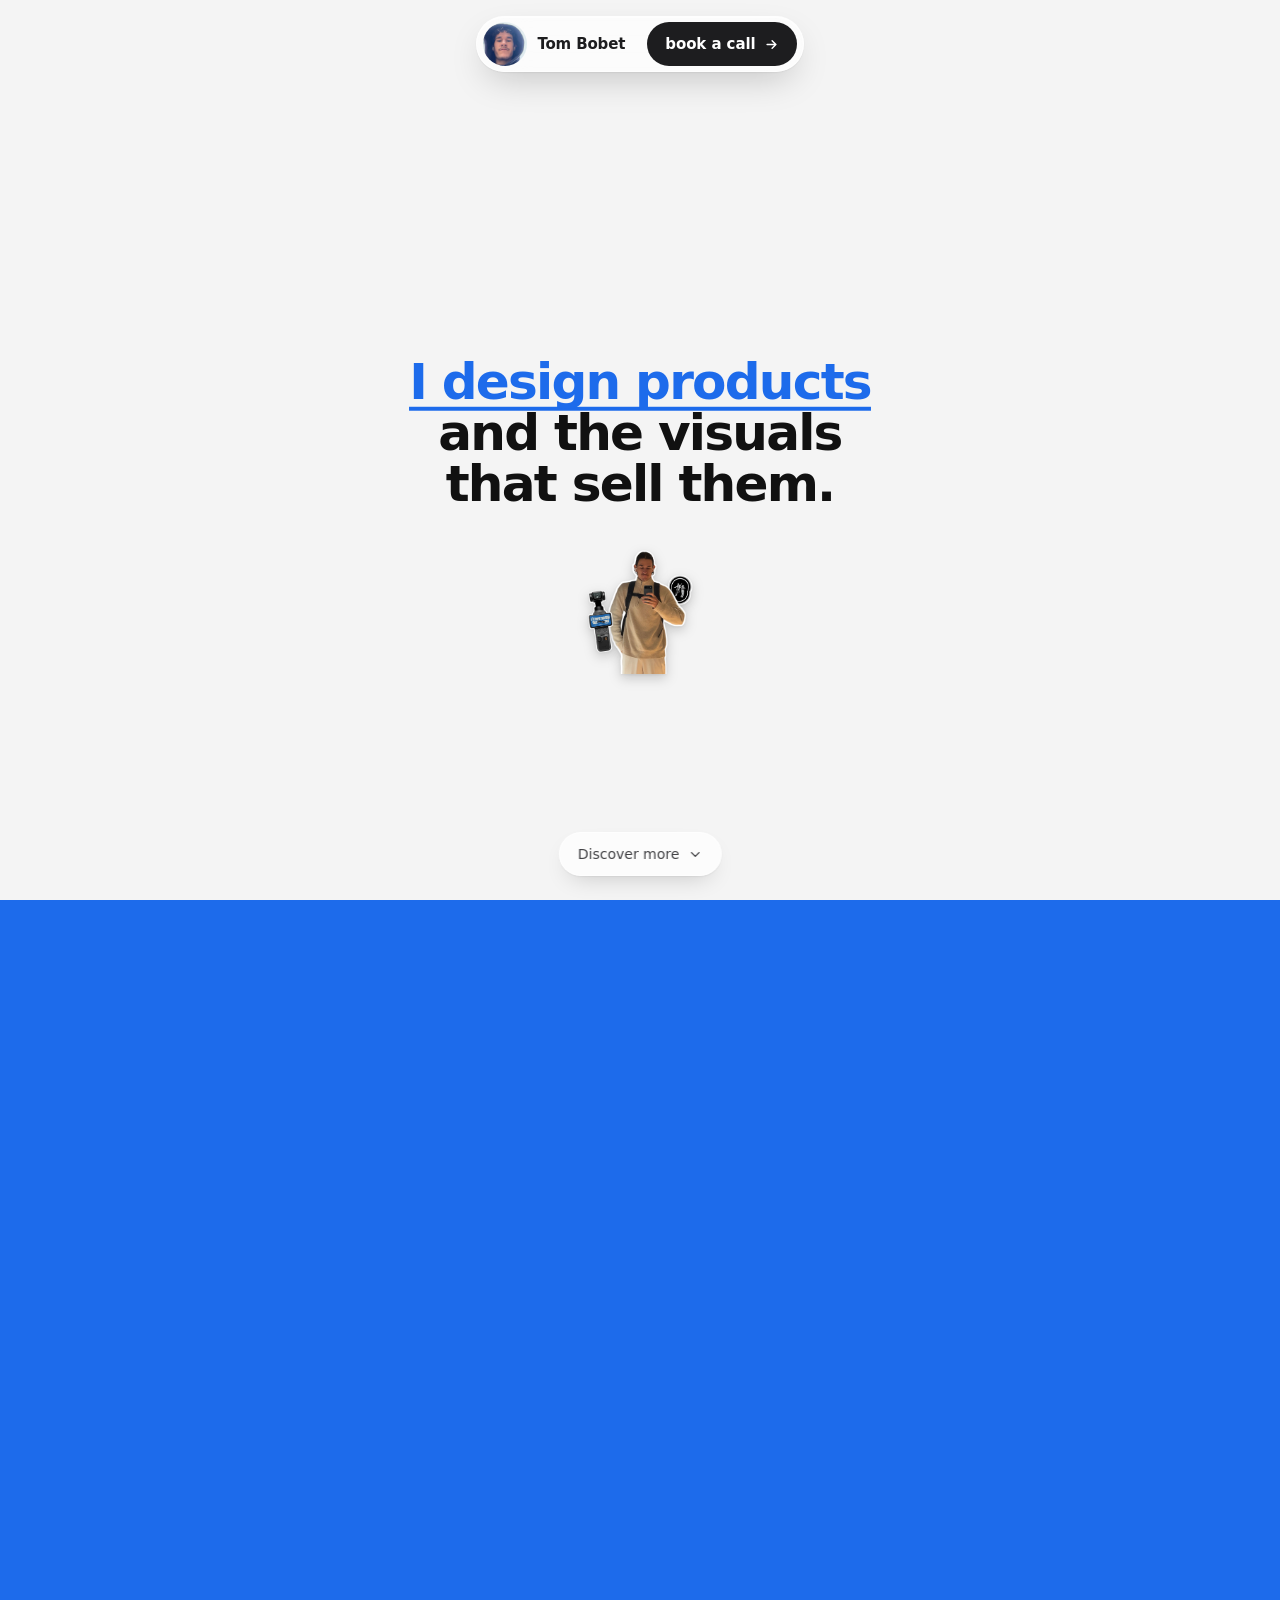
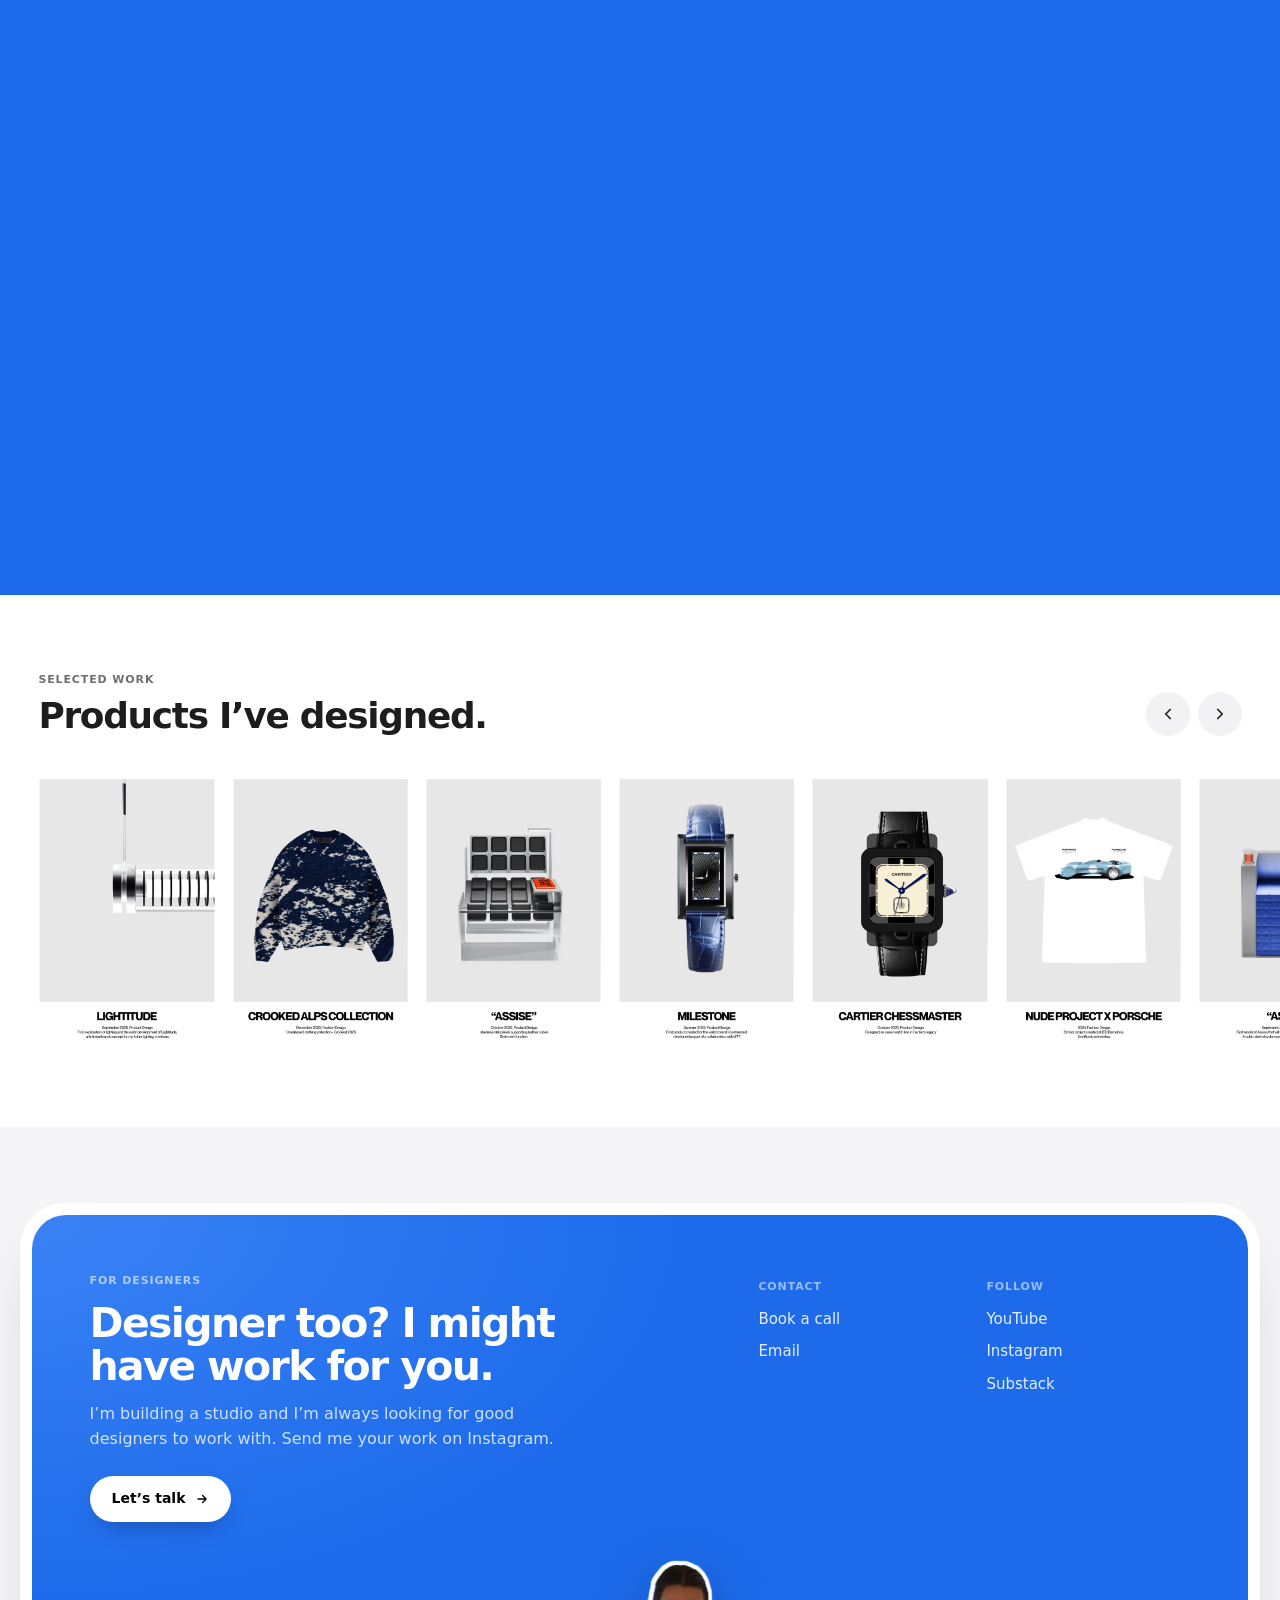
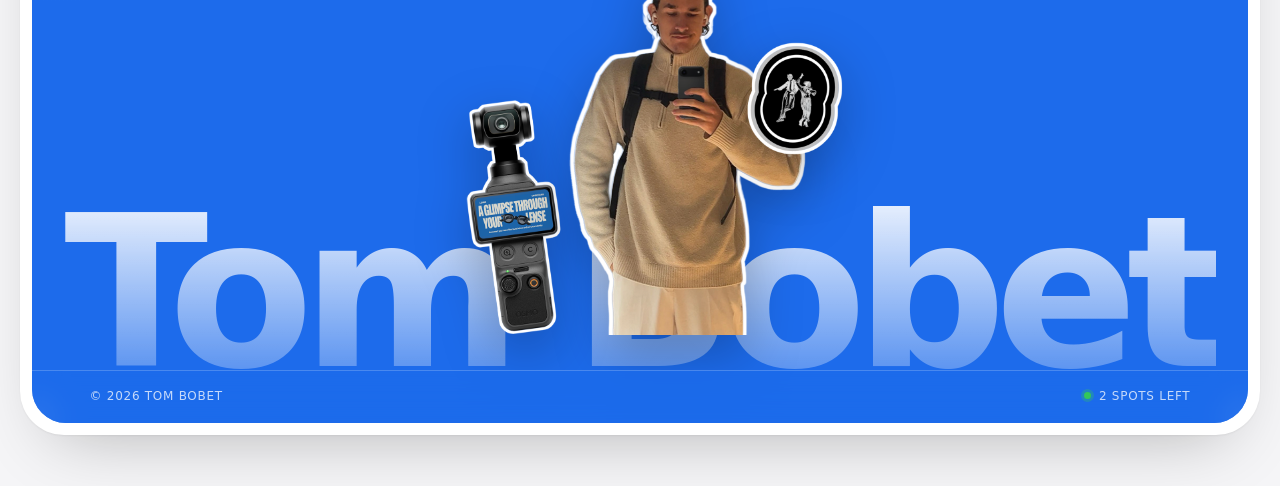
==== commit 09393f99: "Refinements: mobile hero, accordion, carousel, pop-up" ====
--- a/index.html
+++ b/index.html
@@ -38,8 +38,7 @@
   html { scroll-behavior: smooth; overscroll-behavior-x: none; }
   body { background: #FFFFFF; overflow-x: clip; overscroll-behavior-x: none; }
   .page { padding: 0; }
-  main { width: 100%; transition: opacity 900ms cubic-bezier(.2, .8, .2, 1), transform 900ms cubic-bezier(.2, .8, .2, 1); }
-  .intro-on main { opacity: 0; transform: translateY(24px); }
+  main { width: 100%; }
   html.intro-on { overflow: hidden; }
   :root { --blue: #1D6BEB; --mist: #EBEBEB; --navy: #0D1F3C; }
   .sr { position: absolute; width: 1px; height: 1px; overflow: hidden; clip: rect(0 0 0 0); white-space: nowrap; }
@@ -53,10 +52,10 @@
   /* ---------- intro: plays once per visit over the page, the island stays on top ---------- */
   .intro {
     display: none; position: fixed; inset: 0; z-index: 15; overflow: hidden; max-width: none;
-    background: #F4F4F4; transition: opacity 800ms cubic-bezier(.4, 0, .2, 1), filter 800ms ease;
+    background: #F4F4F4; transition: opacity 600ms cubic-bezier(.4, 0, .2, 1), transform 700ms cubic-bezier(.6, 0, .2, 1);
   }
   .intro-on .intro { display: block; }
-  .intro.leaving { opacity: 0; filter: blur(6px); pointer-events: none; }
+  .intro.leaving { opacity: 0; transform: translateY(-8%); pointer-events: none; }
   .intro .cue {
     position: absolute; left: 50%; bottom: max(24px, env(safe-area-inset-bottom)); transform: translateX(-50%); z-index: 3;
     display: inline-flex; align-items: center; gap: 8px; height: 44px; padding: 0 18px; border-radius: 999px;
@@ -96,83 +95,178 @@
   .reel .down { animation: down 950ms cubic-bezier(.65, 0, .2, 1) both; }
   @keyframes down { to { transform: translateY(var(--dy)) scale(var(--ds)); } }
 
-  /* ---------- 1. hero: design is the moat ---------- */
-  .hero { margin-top: -72px; background: var(--blue); padding: 72px 0 0; }
+  /* ---------- intro hand-off: the intro lifts away while the landing reveals in a stagger (< 1s) ---------- */
+  .hero picture, .hero img, .ticker, .reasons > .inner { transition: opacity 700ms cubic-bezier(.2, .8, .2, 1), transform 900ms cubic-bezier(.2, .8, .2, 1); }
+  .ticker { transition-delay: 160ms; } .reasons > .inner { transition-delay: 260ms; }
+  .intro-on .hero img { opacity: 0; transform: scale(1.06) translateY(3%); }
+  .intro-on .ticker { opacity: 0; transform: translateY(16px); }
+  .intro-on .reasons > .inner { opacity: 0; transform: translateY(32px); }
+
+  /* ---------- 1. hero: picture switches to the tall version on phones ---------- */
+  .hero { margin-top: -72px; background: var(--blue); padding: 72px 0 0; overflow: hidden; }
   .hero img { display: block; width: 100%; max-width: 1440px; height: auto; margin: 0 auto; aspect-ratio: 2500 / 1080; }
-
-  /* ---------- 2. spots ticker ---------- */
+  @media (max-width: 760px) { .hero img { aspect-ratio: 924 / 1720; max-width: 560px; } }
+
+  /* ---------- 2. offer ticker ---------- */
   .ticker { overflow: hidden; background: #F2F2F2; border-block: 1px solid rgba(13, 31, 60, .06); }
-  .ticker .track { display: flex; width: max-content; animation: tick 40s linear infinite; }
-  .ticker span { flex: none; padding: 12px 32px 12px 16px; font-size: 14px; font-weight: 500; letter-spacing: -.01em; color: var(--navy); white-space: nowrap; }
+  .ticker .track { display: flex; width: max-content; animation: tick 50s linear infinite; }
+  .ticker span { flex: none; padding: 12px 36px 12px 18px; font-size: 14px; font-weight: 500; letter-spacing: -.01em; color: var(--navy); white-space: nowrap; }
+  .ticker em { font-style: normal; color: rgba(13, 31, 60, .55); }
   .ticker b { font-weight: 700; }
+  .ticker i { display: inline-block; width: 7px; height: 7px; margin: 0 8px 1px 2px; border-radius: 50%; background: #34C759; box-shadow: 0 0 0 3px rgba(52, 199, 89, .25); }
   @keyframes tick { to { transform: translateX(-50%); } }
 
-  /* ---------- 3. three reasons ---------- */
-  .reasons { background: var(--blue); color: var(--mist); text-align: center; padding: clamp(56px, 8vw, 96px) 24px clamp(64px, 9vw, 112px); }
+  /* ---------- 3. blue section: accordion ---------- */
+  .reasons { position: relative; overflow: hidden; color: var(--mist); text-align: center; padding: clamp(64px, 9vw, 112px) 20px clamp(72px, 9vw, 120px); background: var(--blue); }
+  .reasons > .inner { position: relative; z-index: 2; }
   .reasons .logo { width: 72px; height: auto; margin: 0 auto; }
-  .reasons h2 { margin: 24px auto 0; max-width: 12em; font-family: var(--display); font-weight: 600; font-size: clamp(32px, 3.6vw, 48px); line-height: 1.05; letter-spacing: -.045em; text-wrap: balance; }
-  .reasons ol { list-style: none; padding: 0; margin: clamp(64px, 9vw, 120px) auto 0; max-width: 1180px; display: grid; grid-template-columns: repeat(3, 1fr); gap: clamp(28px, 4vw, 64px); text-align: left; counter-reset: r; }
-  .reasons li { counter-increment: r; }
-  .reasons li::before { content: "0" counter(r); display: block; margin-bottom: 14px; font-size: 13px; font-weight: 600; letter-spacing: .04em; color: rgba(235, 235, 235, .6); }
-  .reasons h3 { margin: 0; font-family: var(--display); font-size: clamp(20px, 1.8vw, 24px); font-weight: 600; line-height: 1.15; letter-spacing: -.03em; color: #FFFFFF; }
-  .reasons li p { margin-top: 12px; font-size: 16px; line-height: 1.5; letter-spacing: -.01em; color: rgba(235, 235, 235, .82); }
-  .reasons li .fix { display: block; margin-top: 14px; padding-top: 14px; border-top: 1px solid rgba(255, 255, 255, .22); color: #FFFFFF; font-weight: 500; }
-  .reasons .relax { margin-top: clamp(80px, 12vw, 160px); font-family: var(--display); font-weight: 600; font-size: clamp(30px, 3.2vw, 44px); letter-spacing: -.05em; }
-  .talk { background: #F5F5F7; color: var(--ink); text-align: center; padding: clamp(48px, 6vw, 72px) 24px; }
+  .reasons h2 { margin: 24px auto 0; max-width: 12em; font-family: var(--display); font-weight: 600; font-size: clamp(32px, 3.6vw, 48px); line-height: 1.05; letter-spacing: -.045em; text-wrap: balance; color: #FFFFFF; }
+  .acc { list-style: none; padding: 0; margin: clamp(40px, 6vw, 72px) auto 0; max-width: 820px; text-align: left; border-top: 1px solid rgba(255, 255, 255, .24); }
+  .acc li { border-bottom: 1px solid rgba(255, 255, 255, .24); }
+  .acc button { all: unset; box-sizing: border-box; width: 100%; display: grid; grid-template-columns: auto 1fr auto; align-items: center; gap: clamp(16px, 2.4vw, 32px); padding: clamp(20px, 2.6vw, 30px) 4px; cursor: pointer; color: #FFFFFF; }
+  .acc button:focus-visible { outline: 2px solid #FFFFFF; outline-offset: 4px; border-radius: 8px; }
+  .acc .num { font-family: var(--display); font-weight: 700; font-size: clamp(34px, 4.4vw, 60px); line-height: 1; letter-spacing: -.05em; color: transparent; -webkit-text-stroke: 1.2px rgba(255, 255, 255, .7); transition: color 300ms ease, -webkit-text-stroke-color 300ms ease; }
+  .acc .t { font-family: var(--display); font-weight: 600; font-size: clamp(20px, 2.2vw, 28px); line-height: 1.15; letter-spacing: -.03em; }
+  .acc .pm { position: relative; width: 40px; height: 40px; border-radius: 50%; border: 1px solid rgba(255, 255, 255, .45); transition: background-color 250ms ease, transform 400ms cubic-bezier(.2, .8, .2, 1); }
+  .acc .pm::before, .acc .pm::after { content: ""; position: absolute; left: 50%; top: 50%; width: 14px; height: 1.6px; margin: -.8px 0 0 -7px; border-radius: 2px; background: #FFFFFF; transition: transform 400ms cubic-bezier(.2, .8, .2, 1); }
+  .acc .pm::after { transform: rotate(90deg); }
+  .acc button:hover .pm { background: rgba(255, 255, 255, .14); }
+  .acc button:hover .num, .acc li.open .num { color: #FFFFFF; -webkit-text-stroke-color: #FFFFFF; }
+  .acc li.open .pm { transform: rotate(180deg); background: #FFFFFF; }
+  .acc li.open .pm::before { background: var(--blue); }
+  .acc li.open .pm::after { transform: rotate(0deg); background: var(--blue); }
+  .acc .panel { display: grid; grid-template-rows: 0fr; transition: grid-template-rows 450ms cubic-bezier(.2, .8, .2, 1); }
+  .acc li.open .panel { grid-template-rows: 1fr; }
+  .acc .panel > div { overflow: hidden; }
+  .acc .panel p { margin: 0; padding: 0 56px clamp(22px, 2.6vw, 30px) calc(clamp(34px, 4.4vw, 60px) * 1.25 + clamp(16px, 2.4vw, 32px)); font-size: 17px; line-height: 1.55; color: rgba(235, 235, 235, .86); opacity: 0; transform: translateY(-6px); transition: opacity 350ms ease, transform 450ms cubic-bezier(.2, .8, .2, 1); }
+  .acc li.open .panel p { opacity: 1; transform: none; transition-delay: 80ms; }
+  .acc .fix { display: block; margin-top: 12px; color: #FFFFFF; font-weight: 500; }
+  .relax { margin: clamp(80px, 12vw, 160px) auto 0; font-family: var(--display); font-weight: 600; font-size: clamp(30px, 3.2vw, 44px); letter-spacing: -.05em; color: var(--mist); }
+
+  .talk { background: #F5F5F7; color: var(--ink); text-align: center; }
   .talk .eyebrow { font-size: 11px; font-weight: 600; letter-spacing: .08em; text-transform: uppercase; color: var(--ink-3); }
-  .talk h2 { margin-top: 14px; font-family: var(--display); font-weight: 600; font-size: clamp(30px, 3.4vw, 44px); line-height: 1.05; letter-spacing: -.035em; }
-  .talk p { margin: 18px auto 0; max-width: 31em; font-size: 15px; line-height: 1.55; color: var(--ink-2); }
-  .talk .btn { margin-top: 28px; display: inline-flex; align-items: center; gap: 10px; height: 44px; padding: 0 20px; border-radius: 999px; background: #000000; color: #FFFFFF; font-size: 14px; font-weight: 600; box-shadow: 0 6px 16px -6px rgba(0, 0, 0, .4); }
-  .talk .btn svg { width: 14px; height: 14px; transition: transform 300ms cubic-bezier(.2, .8, .2, 1); }
-  .talk .btn:hover svg { transform: translateX(3px); }
-  .reasons .talk { max-width: 720px; margin: clamp(56px, 8vw, 96px) auto 0; border-radius: clamp(28px, 3vw, 40px); padding: clamp(36px, 4.5vw, 52px) 28px; }
-  .reasons .talk p { margin-top: 12px; }
-  .reasons .talk .btn { margin-top: 22px; }
-
-  /* ---------- 4. work strip ---------- */
-  .work { background: #FFFFFF; padding: clamp(40px, 5vw, 72px) 0; overflow: hidden; }
-  .work ul { list-style: none; margin: 0; padding: 0; display: flex; width: max-content; animation: slide 60s linear infinite; }
-  .work:hover ul { animation-play-state: paused; }
-  .work li { flex: none; width: clamp(220px, 21vw, 320px); margin-right: clamp(14px, 1.6vw, 24px); }
-  @keyframes slide { to { transform: translateX(-50%); } }
-  .work li img { width: 100%; height: auto; aspect-ratio: 601 / 900; border-radius: 4px; }
-
-  /* ---------- 5. let's talk ---------- */
-  .talk.solo { padding: clamp(56px, 7vw, 96px) 24px; }
-
-  /* ---------- 6. closing card: stickers + footer ---------- */
-  .closing { background: #F5F5F7; padding: 0 16px clamp(32px, 4vw, 56px); }
+  .talk h2 { margin-top: 14px; font-family: var(--display); font-weight: 600; font-size: clamp(30px, 3.4vw, 44px); line-height: 1.05; letter-spacing: -.035em; color: var(--ink); }
+  .talk p { margin: 12px auto 0; max-width: 31em; font-size: 15px; line-height: 1.55; color: var(--ink-2); }
+  .btn { display: inline-flex; align-items: center; gap: 10px; height: 46px; padding: 0 22px; border-radius: 999px; background: #000000; color: #FFFFFF; font-size: 14px; font-weight: 600; box-shadow: 0 6px 16px -6px rgba(0, 0, 0, .4); }
+  .btn svg { width: 14px; height: 14px; transition: transform 300ms cubic-bezier(.2, .8, .2, 1); }
+  .btn:hover svg { transform: translateX(3px); }
+  .talk .btn { margin-top: 22px; }
+  .reasons .talk { max-width: 720px; margin: clamp(48px, 7vw, 88px) auto 0; border-radius: clamp(28px, 3vw, 40px); padding: clamp(36px, 4.5vw, 52px) 28px; box-shadow: 0 40px 80px -40px rgba(6, 30, 80, .5); }
+
+  /* ---------- 4. work carousel: swipe, drag, arrows ---------- */
+  .work { background: #FFFFFF; padding: clamp(48px, 6vw, 88px) 0 clamp(40px, 5vw, 72px); }
+  .work-head { max-width: 1440px; margin: 0 auto; padding: 0 clamp(16px, 3vw, 40px); display: flex; align-items: flex-end; justify-content: space-between; gap: 16px; }
+  .work-head .eyebrow { font-size: 11px; font-weight: 600; letter-spacing: .08em; text-transform: uppercase; color: var(--ink-3); }
+  .work-head h2 { margin-top: 8px; font-family: var(--display); font-weight: 600; font-size: clamp(26px, 2.8vw, 36px); letter-spacing: -.035em; line-height: 1.1; }
+  .arrows { display: flex; gap: 8px; }
+  .arrows button { all: unset; cursor: pointer; width: 44px; height: 44px; border-radius: 50%; display: grid; place-items: center; background: #F2F2F4; color: var(--ink); transition: background-color 200ms ease, opacity 200ms ease; }
+  .arrows button:hover { background: #E6E6EA; }
+  .arrows button:focus-visible { outline: 2px solid var(--blue); outline-offset: 2px; }
+  .arrows button[disabled] { opacity: .35; cursor: default; }
+  .arrows svg { width: 18px; height: 18px; }
+  .track-wrap { margin-top: clamp(20px, 2.4vw, 32px); }
+  .rail { display: flex; gap: clamp(10px, 1.1vw, 16px); overflow-x: auto; padding: 8px clamp(16px, 3vw, 40px) 20px; scrollbar-width: none; overscroll-behavior-x: contain; cursor: grab; }
+  .rail::-webkit-scrollbar { display: none; }
+  .rail.dragging { cursor: grabbing; }
+  .rail.dragging * { pointer-events: none; }
+  .rail li { list-style: none; flex: none; width: clamp(170px, 14vw, 230px); }
+  .rail figure { margin: 0; border-radius: 6px; overflow: hidden; background: #F2F2F2; transform: translateZ(0); transition: transform 500ms cubic-bezier(.2, .8, .2, 1), box-shadow 500ms ease; }
+  .rail img { display: block; width: 100%; height: auto; aspect-ratio: 601 / 900; transition: transform 700ms cubic-bezier(.2, .8, .2, 1); user-select: none; -webkit-user-drag: none; }
+  @media (hover: hover) {
+    .rail li:hover figure { transform: translateY(-6px); box-shadow: 0 24px 40px -24px rgba(0, 0, 0, .35); }
+    .rail li:hover img { transform: scale(1.035); }
+  }
+
+  /* ---------- 5. closing: one headline, grouped links, stickers ---------- */
+  .closing { background: #F5F5F7; padding: clamp(48px, 6vw, 88px) 16px clamp(32px, 4vw, 56px); }
   .frame { max-width: 1240px; margin: 0 auto; padding: 12px; border-radius: 44px; background: #FFFFFF; box-shadow: 0 1px 2px rgba(0, 0, 0, .05), 0 30px 70px -34px rgba(0, 0, 0, .3); }
-  .card { position: relative; overflow: hidden; border-radius: 34px; background: var(--blue); color: #FFFFFF; padding: clamp(28px, 4vw, 52px) clamp(24px, 4vw, 52px) 0; }
-  .card-top { position: relative; z-index: 3; display: flex; flex-wrap: wrap; justify-content: space-between; gap: 32px; }
-  .card .pitch { max-width: 17em; font-family: var(--display); font-size: clamp(22px, 2.3vw, 30px); font-weight: 600; line-height: 1.12; letter-spacing: -.03em; }
-  .card .pitch span { font-weight: 400; color: rgba(255, 255, 255, .62); }
-  .card .cols { display: flex; gap: clamp(32px, 5vw, 72px); }
-  .card .col { display: flex; flex-direction: column; gap: 9px; font-size: 15px; }
-  .card .col b { margin-bottom: 4px; font-size: 11px; font-weight: 600; letter-spacing: .08em; text-transform: uppercase; color: rgba(255, 255, 255, .55); }
-  .card .col a { color: rgba(255, 255, 255, .88); transition: color 200ms ease-out; }
-  .card .col a:hover { color: #FFFFFF; }
-  .stage { position: relative; height: clamp(320px, 34vw, 470px); margin-top: clamp(8px, 2vw, 24px); }
+  .card { position: relative; overflow: hidden; border-radius: 34px; background: radial-gradient(90% 80% at 0% 0%, #3A82F5 0%, rgba(58, 130, 245, 0) 60%), var(--blue); color: #FFFFFF; padding: clamp(32px, 4.5vw, 60px) clamp(24px, 4.5vw, 60px) 0; }
+  .card-top { position: relative; z-index: 3; display: grid; grid-template-columns: minmax(0, 1.4fr) minmax(0, 1fr); gap: clamp(32px, 5vw, 80px); align-items: start; }
+  .card .eyebrow { font-size: 11px; font-weight: 600; letter-spacing: .08em; text-transform: uppercase; color: rgba(255, 255, 255, .6); }
+  .card h2 { margin-top: 12px; max-width: 13em; font-family: var(--display); font-size: clamp(28px, 3.2vw, 44px); font-weight: 600; line-height: 1.06; letter-spacing: -.04em; }
+  .card .lede { margin-top: 14px; max-width: 30em; font-size: 16px; line-height: 1.55; color: rgba(255, 255, 255, .78); }
+  .card .btn { margin-top: 24px; background: #FFFFFF; color: #000000; box-shadow: 0 10px 24px -10px rgba(0, 0, 0, .35); }
+  .card .cols { display: grid; grid-template-columns: 1fr 1fr; gap: 24px; padding-top: 6px; }
+  .card .col { display: flex; flex-direction: column; gap: 10px; font-size: 15px; }
+  .card .col b { margin-bottom: 2px; font-size: 11px; font-weight: 600; letter-spacing: .08em; text-transform: uppercase; color: rgba(255, 255, 255, .55); }
+  .card .col a { width: fit-content; color: rgba(255, 255, 255, .88); background: linear-gradient(currentColor, currentColor) left bottom / 0 1px no-repeat; transition: color 200ms ease-out, background-size 300ms cubic-bezier(.2, .8, .2, 1); }
+  .card .col a:hover { color: #FFFFFF; background-size: 100% 1px; }
+  .stage { position: relative; height: clamp(300px, 32vw, 450px); margin-top: clamp(16px, 3vw, 40px); }
   .stage .word { position: absolute; z-index: 0; left: 50%; bottom: -.14em; transform: translateX(-50%); font-family: var(--display); font-weight: 700; font-size: clamp(76px, 16.5vw, 228px); line-height: 1; letter-spacing: -.055em; white-space: nowrap; background: linear-gradient(to bottom, rgba(255, 255, 255, .95), rgba(255, 255, 255, .18)); -webkit-background-clip: text; background-clip: text; color: transparent; pointer-events: none; }
   .stickers { position: absolute; z-index: 1; left: 50%; bottom: 0; height: 100%; aspect-ratio: 443 / 482; transform: translateX(-46%); }
-  .stickers img { position: absolute; max-width: none; height: auto; filter: drop-shadow(0 18px 26px rgba(0, 0, 0, .25)); }
+  .stickers img { position: absolute; max-width: none; height: auto; filter: drop-shadow(0 18px 26px rgba(0, 0, 0, .25)); transition: transform 500ms cubic-bezier(.2, .9, .3, 1.3); }
   .stickers .tom { left: 27%; top: 0; width: 63%; }
   .stickers .osmo { left: 0; top: 34%; width: 25%; }
   .stickers .dancers { left: 74.5%; top: 20%; width: 25.5%; }
-  .card-base { position: relative; z-index: 3; display: flex; flex-wrap: wrap; justify-content: space-between; gap: 8px; margin: 0 calc(clamp(24px, 4vw, 52px) * -1); padding: 16px clamp(24px, 4vw, 52px) 18px; border-top: 1px solid rgba(255, 255, 255, .2); background: rgba(29, 107, 235, .72); -webkit-backdrop-filter: blur(16px); backdrop-filter: blur(16px); font-size: 12px; font-weight: 500; letter-spacing: .06em; text-transform: uppercase; color: rgba(255, 255, 255, .75); }
+  @media (hover: hover) { .stage:hover .osmo { transform: rotate(-8deg) translateY(-6px); } .stage:hover .dancers { transform: rotate(10deg) translateY(-8px); } }
+  .card-base { position: relative; z-index: 3; display: flex; flex-wrap: wrap; justify-content: space-between; gap: 8px; margin: 0 calc(clamp(24px, 4.5vw, 60px) * -1); padding: 16px clamp(24px, 4.5vw, 60px) 18px; border-top: 1px solid rgba(255, 255, 255, .2); background: rgba(29, 107, 235, .72); -webkit-backdrop-filter: blur(16px); backdrop-filter: blur(16px); font-size: 12px; font-weight: 500; letter-spacing: .06em; text-transform: uppercase; color: rgba(255, 255, 255, .75); }
   .card-base .live { display: inline-flex; align-items: center; gap: 8px; }
   .card-base .live i { width: 7px; height: 7px; border-radius: 50%; background: #34C759; box-shadow: 0 0 0 3px rgba(52, 199, 89, .3); }
 
+  /* ---------- 6. promo pop-up: centred card on desktop, bottom sheet on phones ---------- */
+  .promo { position: fixed; inset: 0; z-index: 40; display: grid; place-items: center; padding: 24px; visibility: hidden; }
+  .promo.show { visibility: visible; }
+  .promo .scrim { position: absolute; inset: 0; background: rgba(8, 18, 40, .45); opacity: 0; transition: opacity 350ms ease; }
+  .promo.show .scrim { opacity: 1; }
+  .promo .box { position: relative; display: grid; grid-template-columns: 1fr 1.05fr; width: min(820px, 100%); padding: 14px; border-radius: 36px; background: #EBEBEB; box-shadow: 0 40px 90px -30px rgba(0, 0, 0, .45); opacity: 0; transform: translateY(24px) scale(.97); transition: opacity 350ms ease, transform 500ms cubic-bezier(.2, .9, .3, 1.1); }
+  .promo.show .box { opacity: 1; transform: none; }
+  .promo .photo { border-radius: 26px; overflow: hidden; min-height: 380px; background: #111 center / cover no-repeat; }
+  .promo .copy { display: flex; flex-direction: column; align-items: center; justify-content: center; text-align: center; padding: 36px 28px; color: #000000; }
+  .promo .copy img { width: 92px; height: auto; }
+  .promo .copy ._tag { margin-top: 18px; font-size: 11px; font-weight: 700; letter-spacing: .1em; text-transform: uppercase; color: var(--blue); }
+  .promo .copy h2 { margin-top: 22px; font-family: var(--display); font-weight: 700; font-size: clamp(34px, 3.5vw, 50px); line-height: .95; letter-spacing: -.045em; text-transform: uppercase; white-space: nowrap; }
+  .promo .copy p { margin-top: 16px; max-width: 19em; font-size: 17px; line-height: 1.45; letter-spacing: -.01em; color: #1D1D1F; }
+  .promo .copy p b { font-weight: 600; }
+  .promo .copy .btn { margin-top: 26px; height: 52px; padding: 0 28px; font-size: 15px; background: #000000; box-shadow: 0 12px 24px -12px rgba(0, 0, 0, .55); }
+  .promo .copy .btn:hover { background: var(--blue); }
+  .promo .copy .later { all: unset; cursor: pointer; margin-top: 14px; font-size: 13px; color: #6E6E73; text-decoration: underline; text-underline-offset: 3px; }
+  .promo .copy small { display: inline-flex; align-items: center; gap: 8px; margin-top: 14px; font-size: 12px; font-weight: 500; letter-spacing: .06em; text-transform: uppercase; color: #6E6E73; }
+  .promo .copy small i { width: 7px; height: 7px; border-radius: 50%; background: #34C759; box-shadow: 0 0 0 3px rgba(52, 199, 89, .25); }
+  .promo .x { all: unset; cursor: pointer; position: absolute; top: 24px; right: 24px; z-index: 2; width: 40px; height: 40px; border-radius: 50%; display: grid; place-items: center; background: #FFFFFF; color: #000; box-shadow: 0 2px 10px rgba(0, 0, 0, .15); transition: transform 200ms ease, background-color 200ms ease; }
+  .promo .x:hover { transform: rotate(90deg); background: #000; color: #FFF; }
+  .promo .x:focus-visible, .promo .later:focus-visible { outline: 2px solid var(--blue); outline-offset: 2px; }
+  .promo .x svg { width: 16px; height: 16px; }
+
+  /* ---------- scroll reveals + custom cursor ---------- */
+  [data-reveal] { opacity: 0; transform: translateY(28px); transition: opacity 800ms cubic-bezier(.2, .8, .2, 1), transform 900ms cubic-bezier(.2, .8, .2, 1); transition-delay: var(--d, 0ms); }
+  [data-reveal].in { opacity: 1; transform: none; }
+  .cursor { position: fixed; z-index: 60; left: 0; top: 0; width: 12px; height: 12px; margin: -6px 0 0 -6px; border-radius: 50%; background: var(--blue); pointer-events: none; display: grid; place-items: center; color: #FFFFFF; font-size: 12px; font-weight: 600; letter-spacing: .02em; opacity: 0; transition: width 300ms cubic-bezier(.2, .8, .2, 1), height 300ms cubic-bezier(.2, .8, .2, 1), margin 300ms cubic-bezier(.2, .8, .2, 1), background-color 300ms ease, opacity 200ms ease; }
+  .cursor span { opacity: 0; transition: opacity 200ms ease; }
+  .cursor.on { opacity: 1; }
+  .cursor.link { width: 40px; height: 40px; margin: -20px 0 0 -20px; background: rgba(29, 107, 235, .18); }
+  .cursor.drag { width: 76px; height: 76px; margin: -38px 0 0 -38px; background: var(--blue); }
+  .cursor.drag span { opacity: 1; }
+  .cursor.light { background: #FFFFFF; }
+  .cursor.light.link { background: rgba(255, 255, 255, .3); }
+
   @media (max-width: 760px) {
+    .acc .panel p { padding: 0 8px 22px 0; font-size: 16px; }
+    .acc .pm { width: 34px; height: 34px; }
+    .work-head .arrows { display: none; }
+    .rail li { width: 44vw; }
     .frame { border-radius: 30px; padding: 6px; }
     .card { border-radius: 25px; }
-    .card .cols { width: 100%; justify-content: flex-start; }
+    .card-top { grid-template-columns: 1fr; gap: 32px; }
     .stage { height: 270px; }
     .stage .word { font-size: 84px; bottom: -.08em; }
     .stickers { transform: translateX(-48%); }
-    .reasons ol { grid-template-columns: 1fr; gap: 40px; margin-top: 56px; }
+    .promo { place-items: end center; padding: 0; }
+    .promo .box { grid-template-columns: 1fr; width: 100%; border-radius: 28px 28px 0 0; padding: 8px 8px calc(8px + env(safe-area-inset-bottom)); transform: translateY(100%); }
+    .promo .photo { display: none; }
+    .promo .copy { padding: 30px 22px 18px; }
+    .promo .copy img { width: 70px; }
+    .promo .copy h2 { font-size: 36px; margin-top: 16px; }
+    .promo .copy p { font-size: 15px; }
+    .promo .copy .btn { width: 100%; justify-content: center; }
+    .promo .x { top: 16px; right: 16px; }
+    .promo .grab { display: block; width: 40px; height: 5px; margin: 6px auto 0; border-radius: 3px; background: rgba(0, 0, 0, .18); }
   }
-  @media (prefers-reduced-motion: reduce) { .ticker .track, .work ul { animation: none; } .work { overflow-x: auto; } }
+  .promo .grab { display: none; }
+  @media (prefers-reduced-motion: reduce) {
+    .ticker .track { animation: none; }
+    [data-reveal] { opacity: 1; transform: none; transition: none; }
+    .acc .panel, .acc .panel p, .promo .box { transition: none; }
+  }
 </style>
 </head>
 <body>
@@ -240,79 +334,87 @@
   </section>
 
   <main id="top">
-    <!-- 1. Hero -->
+    <!-- 1. Hero: wide picture on desktop, tall picture on phones -->
     <section class="hero" aria-labelledby="hero-title">
       <h1 class="sr" id="hero-title">Design is the moat. Build yours. Tom Bobet, creative director: outstanding design makes brands unforgettable.</h1>
-      <img src="/assets/lp-hero.jpg" alt="" width="2500" height="1080" fetchpriority="high">
+      <picture>
+        <source media="(max-width: 760px)" srcset="/assets/lp-hero-mobile.jpg" width="924" height="1720">
+        <img src="/assets/lp-hero.jpg" alt="" width="2500" height="1080" fetchpriority="high">
+      </picture>
     </section>
 
-    <!-- 2. Open spots -->
-    <div class="ticker" aria-label="Open spots"><div class="track"><span>DESIGNER I&nbsp; <b data-spots>1 spot left</b></span><span>DESIGNER I&nbsp; <b data-spots>1 spot left</b></span><span>DESIGNER I&nbsp; <b data-spots>1 spot left</b></span><span>DESIGNER I&nbsp; <b data-spots>1 spot left</b></span><span>DESIGNER I&nbsp; <b data-spots>1 spot left</b></span><span>DESIGNER I&nbsp; <b data-spots>1 spot left</b></span><span>DESIGNER I&nbsp; <b data-spots>1 spot left</b></span><span>DESIGNER I&nbsp; <b data-spots>1 spot left</b></span><span>DESIGNER I&nbsp; <b data-spots>1 spot left</b></span><span>DESIGNER I&nbsp; <b data-spots>1 spot left</b></span><span>DESIGNER I&nbsp; <b data-spots>1 spot left</b></span><span>DESIGNER I&nbsp; <b data-spots>1 spot left</b></span><span>DESIGNER I&nbsp; <b data-spots>1 spot left</b></span><span>DESIGNER I&nbsp; <b data-spots>1 spot left</b></span><span>DESIGNER I&nbsp; <b data-spots>1 spot left</b></span><span>DESIGNER I&nbsp; <b data-spots>1 spot left</b></span></div></div>
-
-    <!-- 3. Three reasons + let's talk -->
-    <section class="reasons" aria-labelledby="reasons-title">
-      <img class="logo" src="/assets/lp-logo-light.png" alt="Tom Bobet" width="700" height="329">
-      <h2 id="reasons-title">Three reasons your brand isn’t an asset yet.</h2>
-      <ol>
-        <li>
-          <h3>You sell a product you don’t own.</h3>
-          <p>The same item, from the same supplier, is in a hundred other stores. Anything anyone can source isn’t an asset.<span class="fix">→ The fix is a product that’s yours alone (product design).</span></p>
+    <!-- 2. The offer, on a loop -->
+    <div class="ticker" aria-label="Offer: design for ecom brands"><div class="track"><span>Design for ecom brands&nbsp;&nbsp;<i></i><b data-spots>2 spots left</b></span><span>Design for ecom brands&nbsp;&nbsp;<i></i><b data-spots>2 spots left</b></span><span>Design for ecom brands&nbsp;&nbsp;<i></i><b data-spots>2 spots left</b></span><span>Design for ecom brands&nbsp;&nbsp;<i></i><b data-spots>2 spots left</b></span><span>Design for ecom brands&nbsp;&nbsp;<i></i><b data-spots>2 spots left</b></span><span>Design for ecom brands&nbsp;&nbsp;<i></i><b data-spots>2 spots left</b></span><span>Design for ecom brands&nbsp;&nbsp;<i></i><b data-spots>2 spots left</b></span><span>Design for ecom brands&nbsp;&nbsp;<i></i><b data-spots>2 spots left</b></span><span>Design for ecom brands&nbsp;&nbsp;<i></i><b data-spots>2 spots left</b></span><span>Design for ecom brands&nbsp;&nbsp;<i></i><b data-spots>2 spots left</b></span><span>Design for ecom brands&nbsp;&nbsp;<i></i><b data-spots>2 spots left</b></span><span>Design for ecom brands&nbsp;&nbsp;<i></i><b data-spots>2 spots left</b></span></div></div>
+
+    <!-- 3. Three reasons, as an accordion, on a living blue -->
+    <section class="reasons" id="reasons" aria-labelledby="reasons-title">
+      <div class="inner">
+        <img class="logo" src="/assets/lp-logo-light.png" alt="Tom Bobet" width="700" height="329" data-reveal>
+        <h2 id="reasons-title" data-reveal style="--d:80ms">Three reasons your brand isn’t an asset yet.</h2>
+        <ol class="acc">
+        <li data-reveal style="--d:0ms">
+          <button type="button" aria-expanded="false" aria-controls="r1" id="rb1"><span class="num" aria-hidden="true">01</span><span class="t">You sell a product you don’t own.</span><span class="pm" aria-hidden="true"></span></button>
+          <div class="panel" id="r1" role="region" aria-labelledby="rb1"><div><p>The same item, from the same supplier, is in a hundred other stores. Anything anyone can source isn’t an asset.<span class="fix">→ The fix is a product that’s yours alone (product design).</span></p></div></div>
         </li>
-        <li>
-          <h3>Customers buy the deal, not the brand.</h3>
-          <p>Without an identity, nobody remembers you or comes back, and you can’t charge more. You’re one cheaper copy away from losing them.<span class="fix">→ The fix is an identity people remember (brand).</span></p>
+        <li data-reveal style="--d:90ms">
+          <button type="button" aria-expanded="false" aria-controls="r2" id="rb2"><span class="num" aria-hidden="true">02</span><span class="t">Customers buy the deal, not the brand.</span><span class="pm" aria-hidden="true"></span></button>
+          <div class="panel" id="r2" role="region" aria-labelledby="rb2"><div><p>Without an identity, nobody remembers you or comes back, and you can’t charge more. You’re one cheaper copy away from losing them.<span class="fix">→ The fix is an identity people remember (brand).</span></p></div></div>
         </li>
-        <li>
-          <h3>Your growth is rented.</h3>
-          <p>Every sale comes from paid attention. Stop the ads and the store stops. Nothing you make keeps working for you.<span class="fix">→ The fix is creative that builds recognition with every ad (the moat).</span></p>
+        <li data-reveal style="--d:180ms">
+          <button type="button" aria-expanded="false" aria-controls="r3" id="rb3"><span class="num" aria-hidden="true">03</span><span class="t">Your growth is rented.</span><span class="pm" aria-hidden="true"></span></button>
+          <div class="panel" id="r3" role="region" aria-labelledby="rb3"><div><p>Every sale comes from paid attention. Stop the ads and the store stops. Nothing you make keeps working for you.<span class="fix">→ The fix is creative that builds recognition with every ad (the moat).</span></p></div></div>
         </li>
-      </ol>
-      <p class="relax">relax, I got you</p>
-      <div class="talk">
-      <p class="eyebrow">For brands</p>
-      <h2>Let’s look at your brand.</h2>
-      <p>A short call. I’ll tell you what I’d change, even if we don’t work together.</p>
-      <a class="btn press" data-calendly href="https://calendly.com/tombobet/design-and-ecom" target="_blank" rel="noopener">Book a call <svg viewBox="0 0 24 24" fill="none" stroke="currentColor" stroke-width="2.2" stroke-linecap="round" stroke-linejoin="round" aria-hidden="true"><path d="M5 12h14M13 6l6 6-6 6"/></svg></a>
+        </ol>
+        <p class="relax" data-reveal>relax, I got you</p>
+        <div class="talk" data-reveal>
+          <p class="eyebrow">For brands</p>
+          <h2>Let’s look at your brand.</h2>
+          <p>A short call. I’ll tell you what I’d change, even if we don’t work together.</p>
+          <a class="btn press" data-calendly href="https://calendly.com/tombobet/design-and-ecom" target="_blank" rel="noopener">Book a call <svg viewBox="0 0 24 24" fill="none" stroke="currentColor" stroke-width="2.2" stroke-linecap="round" stroke-linejoin="round" aria-hidden="true"><path d="M5 12h14M13 6l6 6-6 6"/></svg></a>
+        </div>
       </div>
     </section>
 
-    <!-- 4. Work -->
-    <section class="work" aria-label="Selected work">
-      <ul>
-        <li><img src="/assets/lp-work-1.jpg" alt="Lightitude, a lighting concept, product design, September 2025" loading="lazy" width="601" height="900"></li>
-        <li><img src="/assets/lp-work-2.jpg" alt="Crooked Alps collection, apparel" loading="lazy" width="601" height="900"></li>
-        <li><img src="/assets/lp-work-3.jpg" alt="Assise" loading="lazy" width="601" height="900"></li>
-        <li><img src="/assets/lp-work-4.jpg" alt="Milestone watch" loading="lazy" width="601" height="900"></li>
-        <li><img src="/assets/lp-work-5.jpg" alt="Cartier Chessmaster watch concept" loading="lazy" width="601" height="900"></li>
-        <li><img src="/assets/lp-work-6.jpg" alt="Nude Project x Porsche T-shirt" loading="lazy" width="601" height="900"></li>
-        <li><img src="/assets/lp-work-7.jpg" alt="Assise" loading="lazy" width="601" height="900"></li>
-        <li aria-hidden="true"><img src="/assets/lp-work-1.jpg" alt="" data-alt="Lightitude, a lighting concept, product design, September 2025" loading="lazy" width="601" height="900"></li>
-        <li aria-hidden="true"><img src="/assets/lp-work-2.jpg" alt="" data-alt="Crooked Alps collection, apparel" loading="lazy" width="601" height="900"></li>
-        <li aria-hidden="true"><img src="/assets/lp-work-3.jpg" alt="" data-alt="Assise" loading="lazy" width="601" height="900"></li>
-        <li aria-hidden="true"><img src="/assets/lp-work-4.jpg" alt="" data-alt="Milestone watch" loading="lazy" width="601" height="900"></li>
-        <li aria-hidden="true"><img src="/assets/lp-work-5.jpg" alt="" data-alt="Cartier Chessmaster watch concept" loading="lazy" width="601" height="900"></li>
-        <li aria-hidden="true"><img src="/assets/lp-work-6.jpg" alt="" data-alt="Nude Project x Porsche T-shirt" loading="lazy" width="601" height="900"></li>
-        <li aria-hidden="true"><img src="/assets/lp-work-7.jpg" alt="" data-alt="Assise" loading="lazy" width="601" height="900"></li>
-      </ul>
+    <!-- 4. Work: swipe, drag, arrows -->
+    <section class="work" aria-labelledby="work-title">
+      <div class="work-head" data-reveal>
+        <div><p class="eyebrow">Selected work</p><h2 id="work-title">Products I’ve designed.</h2></div>
+        <div class="arrows"><button type="button" class="prev" aria-label="Previous project"><svg viewBox="0 0 24 24" fill="none" stroke="currentColor" stroke-width="2.2" stroke-linecap="round" stroke-linejoin="round" aria-hidden="true"><path d="M15 18l-6-6 6-6"/></svg></button><button type="button" class="next" aria-label="Next project"><svg viewBox="0 0 24 24" fill="none" stroke="currentColor" stroke-width="2.2" stroke-linecap="round" stroke-linejoin="round" aria-hidden="true"><path d="M9 18l6-6-6-6"/></svg></button></div>
+      </div>
+      <div class="track-wrap">
+        <ul class="rail" tabindex="0" aria-label="Projects, scroll sideways">
+        <li><figure><img src="/assets/lp-work-1.jpg" alt="Lightitude, a lighting concept. Product design, September 2025" loading="lazy" width="601" height="900" draggable="false"></figure></li>
+        <li><figure><img src="/assets/lp-work-2.jpg" alt="Crooked Alps collection. Fashion design, December 2025" loading="lazy" width="601" height="900" draggable="false"></figure></li>
+        <li><figure><img src="/assets/lp-work-3.jpg" alt="Assise, stainless-steel panels supporting leather cubes. Product design, October 2025" loading="lazy" width="601" height="900" draggable="false"></figure></li>
+        <li><figure><img src="/assets/lp-work-4.jpg" alt="Milestone, the first watch from the brand I co-founded. Product design, summer 2025" loading="lazy" width="601" height="900" draggable="false"></figure></li>
+        <li><figure><img src="/assets/lp-work-5.jpg" alt="Cartier Chessmaster, a watch concept. Product design, October 2025" loading="lazy" width="601" height="900" draggable="false"></figure></li>
+        <li><figure><img src="/assets/lp-work-6.jpg" alt="Nude Project x Porsche T-shirt. Fashion design, 2024" loading="lazy" width="601" height="900" draggable="false"></figure></li>
+        <li><figure><img src="/assets/lp-work-7.jpg" alt="Assise, final model. Product design, September 2025" loading="lazy" width="601" height="900" draggable="false"></figure></li>
+        <li aria-hidden="true"><figure><img src="/assets/lp-work-1.jpg" alt="" data-alt="Lightitude, a lighting concept. Product design, September 2025" loading="lazy" width="601" height="900" draggable="false"></figure></li>
+        <li aria-hidden="true"><figure><img src="/assets/lp-work-2.jpg" alt="" data-alt="Crooked Alps collection. Fashion design, December 2025" loading="lazy" width="601" height="900" draggable="false"></figure></li>
+        <li aria-hidden="true"><figure><img src="/assets/lp-work-3.jpg" alt="" data-alt="Assise, stainless-steel panels supporting leather cubes. Product design, October 2025" loading="lazy" width="601" height="900" draggable="false"></figure></li>
+        <li aria-hidden="true"><figure><img src="/assets/lp-work-4.jpg" alt="" data-alt="Milestone, the first watch from the brand I co-founded. Product design, summer 2025" loading="lazy" width="601" height="900" draggable="false"></figure></li>
+        <li aria-hidden="true"><figure><img src="/assets/lp-work-5.jpg" alt="" data-alt="Cartier Chessmaster, a watch concept. Product design, October 2025" loading="lazy" width="601" height="900" draggable="false"></figure></li>
+        <li aria-hidden="true"><figure><img src="/assets/lp-work-6.jpg" alt="" data-alt="Nude Project x Porsche T-shirt. Fashion design, 2024" loading="lazy" width="601" height="900" draggable="false"></figure></li>
+        <li aria-hidden="true"><figure><img src="/assets/lp-work-7.jpg" alt="" data-alt="Assise, final model. Product design, September 2025" loading="lazy" width="601" height="900" draggable="false"></figure></li>
+        </ul>
+      </div>
     </section>
 
-    <!-- 5. Let's talk -->
-    <section class="talk solo" aria-label="For designers">
-      <p class="eyebrow">For designers</p>
-      <h2>Designer too? I might have work for you.</h2>
-      <p>I’m building a studio and I’m always looking for good designers to work with. Send me your work on Instagram.</p>
-      <a class="btn press" href="https://www.instagram.com/tombobet_/" target="_blank" rel="noopener">Let’s talk <svg viewBox="0 0 24 24" fill="none" stroke="currentColor" stroke-width="2.2" stroke-linecap="round" stroke-linejoin="round" aria-hidden="true"><path d="M5 12h14M13 6l6 6-6 6"/></svg></a>
-    </section>
-
-    <!-- 6. Closing card -->
+    <!-- 5. Closing: designers headline, grouped links, stickers -->
     <footer class="closing">
-      <div class="frame"><div class="card">
+      <div class="frame" data-reveal><div class="card">
         <div class="card-top">
-          <p class="pitch">Industrial designer who grew up in ecom. <span>I design products, and the visuals that sell them.</span></p>
-          <div class="cols">
+          <div>
+            <p class="eyebrow">For designers</p>
+            <h2>Designer too? I might have work for you.</h2>
+            <p class="lede">I’m building a studio and I’m always looking for good designers to work with. Send me your work on Instagram.</p>
+            <a class="btn press" href="https://www.instagram.com/tombobet_/" target="_blank" rel="noopener">Let’s talk <svg viewBox="0 0 24 24" fill="none" stroke="currentColor" stroke-width="2.2" stroke-linecap="round" stroke-linejoin="round" aria-hidden="true"><path d="M5 12h14M13 6l6 6-6 6"/></svg></a>
+          </div>
+          <nav class="cols" aria-label="Contact and social">
             <div class="col"><b>Contact</b><a data-calendly href="https://calendly.com/tombobet/design-and-ecom" target="_blank" rel="noopener">Book a call</a><a href="mailto:tombobetdesign@gmail.com">Email</a></div>
             <div class="col"><b>Follow</b><a href="https://www.youtube.com/@TomBobet" target="_blank" rel="noopener">YouTube</a><a href="https://www.instagram.com/tombobet_/" target="_blank" rel="noopener">Instagram</a><a href="https://tombobet.substack.com" target="_blank" rel="noopener">Substack</a></div>
-          </div>
+          </nav>
         </div>
         <div class="stage">
           <span class="word" aria-hidden="true">Tom Bobet</span>
@@ -327,6 +429,26 @@
     </footer>
   </main>
 </div>
+
+<!-- Promo pop-up: once per visit, on the first scroll down -->
+<div class="promo" id="promo" role="dialog" aria-modal="true" aria-labelledby="promo-title" aria-hidden="true">
+  <div class="scrim" data-close></div>
+  <div class="box">
+    <span class="grab" aria-hidden="true"></span>
+    <div class="photo" style="background-image:url('/assets/lp-popup.jpg')" role="img" aria-label="Editing a video on a laptop at an event"></div>
+    <div class="copy">
+      <img src="/assets/lp-logo-blue.png" alt="Tom Bobet" width="700" height="329">
+      <h2 id="promo-title">Special offer</h2>
+      <p>Get a free creative brand audit when you book a call before <b>December 10th</b>.</p>
+      <a class="btn press" data-calendly href="https://calendly.com/tombobet/design-and-ecom" target="_blank" rel="noopener">Book a call <svg viewBox="0 0 24 24" fill="none" stroke="currentColor" stroke-width="2.2" stroke-linecap="round" stroke-linejoin="round" aria-hidden="true"><path d="M5 12h14M13 6l6 6-6 6"/></svg></a>
+      <small><i></i><span data-spots>2 spots left</span></small>
+      <button type="button" class="later" data-close>No thanks</button>
+    </div>
+    <button type="button" class="x" data-close aria-label="Close"><svg viewBox="0 0 24 24" fill="none" stroke="currentColor" stroke-width="2.2" stroke-linecap="round" stroke-linejoin="round" aria-hidden="true"><path d="M6 6l12 12M18 6L6 18"/></svg></button>
+  </div>
+</div>
+
+<div class="cursor" aria-hidden="true"><span>Drag</span></div>
 
 <script src="/assets/site.js"></script>
 <script src="https://assets.calendly.com/assets/external/widget.js" async></script>
@@ -380,6 +502,106 @@
     fit(); show(0); next();
   })();
 
+  var still = window.matchMedia("(prefers-reduced-motion: reduce)").matches;
+
+  // Scroll reveals.
+  (function () {
+    var els = document.querySelectorAll("[data-reveal]");
+    if (still || !("IntersectionObserver" in window)) { els.forEach(function (e) { e.classList.add("in"); }); return; }
+    var io = new IntersectionObserver(function (es) {
+      es.forEach(function (e) { if (e.isIntersecting) { e.target.classList.add("in"); io.unobserve(e.target); } });
+    }, { rootMargin: "0px 0px -8% 0px" });
+    els.forEach(function (e) { io.observe(e); });
+  })();
+
+  // Three reasons: accordion.
+  document.querySelectorAll(".acc button").forEach(function (b) {
+    b.addEventListener("click", function () {
+      var li = b.parentElement, open = !li.classList.contains("open");
+      li.classList.toggle("open", open); b.setAttribute("aria-expanded", open);
+    });
+  });
+
+  // Work carousel: glides on its own in a seamless loop; dragging, swiping, scrolling or the arrows take over,
+  // and the glide picks up again a few seconds after the visitor lets go.
+  (function () {
+    var rail = document.querySelector(".rail");
+    var prev = document.querySelector(".arrows .prev"), next = document.querySelector(".arrows .next");
+    var items = rail.querySelectorAll("li"), n = items.length / 2;
+    var SPEED = 0.45;                       // pixels per frame while gliding
+    var pos = 0, holdUntil = 0, hover = false, seen = false, down = false, sx = 0, sl = 0, moved = false;
+    function half() { return items[n].offsetLeft - items[0].offsetLeft; }
+    function step() { return items[1].offsetLeft - items[0].offsetLeft; }
+    function wrap() {
+      var h = half();
+      if (rail.scrollLeft >= h) rail.scrollLeft -= h;
+      else if (rail.scrollLeft <= 0) rail.scrollLeft += h;
+    }
+    function hold(ms) { holdUntil = performance.now() + (ms || 3500); }
+    function update() {}
+    function go(dir) { hold(); if (dir < 0 && rail.scrollLeft < step() + 2) rail.scrollLeft += half(); rail.scrollBy({ left: dir * step(), behavior: "smooth" }); }
+    prev.addEventListener("click", function () { go(-1); });
+    next.addEventListener("click", function () { go(1); });
+    ["wheel", "touchstart", "touchmove", "keydown"].forEach(function (t) { rail.addEventListener(t, function () { hold(); }, { passive: true }); });
+    rail.addEventListener("mouseenter", function () { hover = true; });
+    rail.addEventListener("mouseleave", function () { hover = false; hold(1200); });
+    rail.addEventListener("scroll", function () { update(); if (performance.now() < holdUntil || hover) wrap(); }, { passive: true });
+    addEventListener("resize", update);
+    // drag with the mouse on desktop (touch scrolls natively)
+    rail.addEventListener("pointerdown", function (e) { hold(); if (e.pointerType !== "mouse") return; down = true; moved = false; sx = e.clientX; sl = rail.scrollLeft; });
+    addEventListener("pointermove", function (e) { if (!down) return; var dx = e.clientX - sx; if (Math.abs(dx) > 4) { moved = true; rail.classList.add("dragging"); } rail.scrollLeft = sl - dx; hold(); });
+    addEventListener("pointerup", function () { if (!down) return; down = false; rail.classList.remove("dragging"); hold(); });
+    new IntersectionObserver(function (es) { seen = es[0].isIntersecting; }).observe(rail);
+    rail.scrollLeft = 1; pos = rail.scrollLeft;
+    (function loop() {
+      var busy = still || hover || down || !seen || document.hidden || performance.now() < holdUntil;
+      if (busy) pos = rail.scrollLeft;
+      else { pos += SPEED; if (pos >= half()) pos -= half(); rail.scrollLeft = pos; }
+      requestAnimationFrame(loop);
+    })();
+    update();
+  })();
+
+  // Promo pop-up: once per visit, as soon as the visitor starts scrolling down.
+  (function () {
+    var promo = document.getElementById("promo"), sec = document.getElementById("reasons"), last = null, shown = false;
+    try { if (sessionStorage.getItem("promoSeen")) { promo.remove(); return; } } catch (e) {}
+    function open() {
+      if (shown || document.documentElement.classList.contains("intro-on")) return;
+      shown = true; try { sessionStorage.setItem("promoSeen", "1"); } catch (e) {}
+      last = document.activeElement; promo.setAttribute("aria-hidden", "false"); promo.classList.add("show");
+      setTimeout(function () { promo.querySelector(".copy .btn").focus({ preventScroll: true }); }, 60);
+    }
+    function close() {
+      promo.classList.remove("show"); promo.setAttribute("aria-hidden", "true");
+      if (last && last.focus) last.focus({ preventScroll: true });
+      setTimeout(function () { promo.remove(); }, 500);
+    }
+    promo.querySelectorAll("[data-close]").forEach(function (b) { b.addEventListener("click", close); });
+    promo.querySelector(".copy .btn").addEventListener("click", function () { setTimeout(close, 50); });
+    addEventListener("keydown", function (e) { if (e.key === "Escape" && promo.classList.contains("show")) close(); });
+    function onScroll() {
+      if (window.scrollY < 40 || document.documentElement.classList.contains("intro-on")) return;
+      removeEventListener("scroll", onScroll); setTimeout(open, 250);
+    }
+    addEventListener("scroll", onScroll, { passive: true });
+  })();
+
+  // Custom cursor on desktop: a small blue dot that grows over links and says "Drag" over the projects.
+  (function () {
+    if (still || !matchMedia("(hover: hover) and (pointer: fine)").matches) return;
+    var c = document.querySelector(".cursor"), x = -100, y = -100, cx = x, cy = y;
+    addEventListener("pointermove", function (e) {
+      if (e.pointerType !== "mouse") return;
+      x = e.clientX; y = e.clientY; c.classList.add("on");
+      var t = e.target;
+      c.classList.toggle("drag", !!t.closest(".rail"));
+      c.classList.toggle("link", !t.closest(".rail") && !!t.closest("a, button"));
+      c.classList.toggle("light", !!t.closest(".reasons, .hero, .card") && !t.closest(".talk"));
+    });
+    document.addEventListener("pointerleave", function () { c.classList.remove("on"); });
+    (function loop() { cx += (x - cx) * .25; cy += (y - cy) * .25; c.style.transform = "translate(" + cx + "px," + cy + "px)"; requestAnimationFrame(loop); })();
+  })();
 </script>
 </body>
 </html>
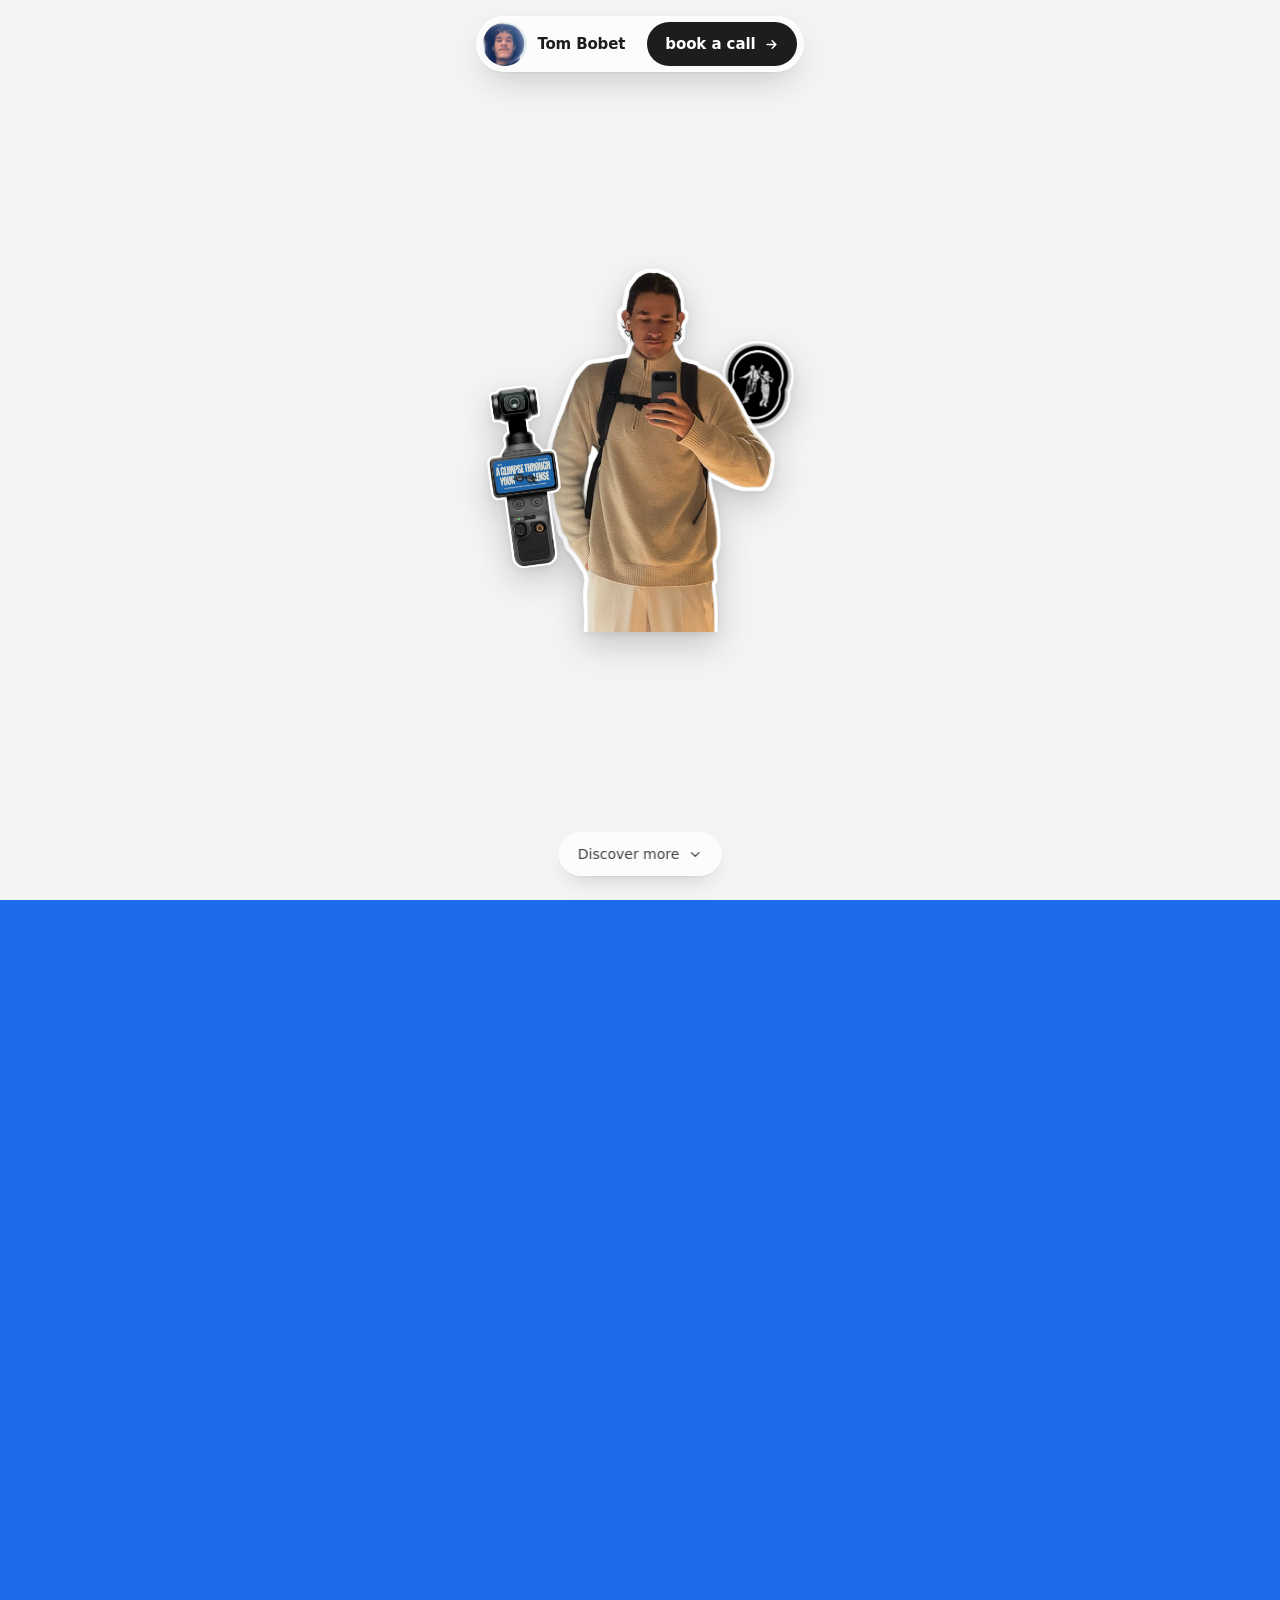
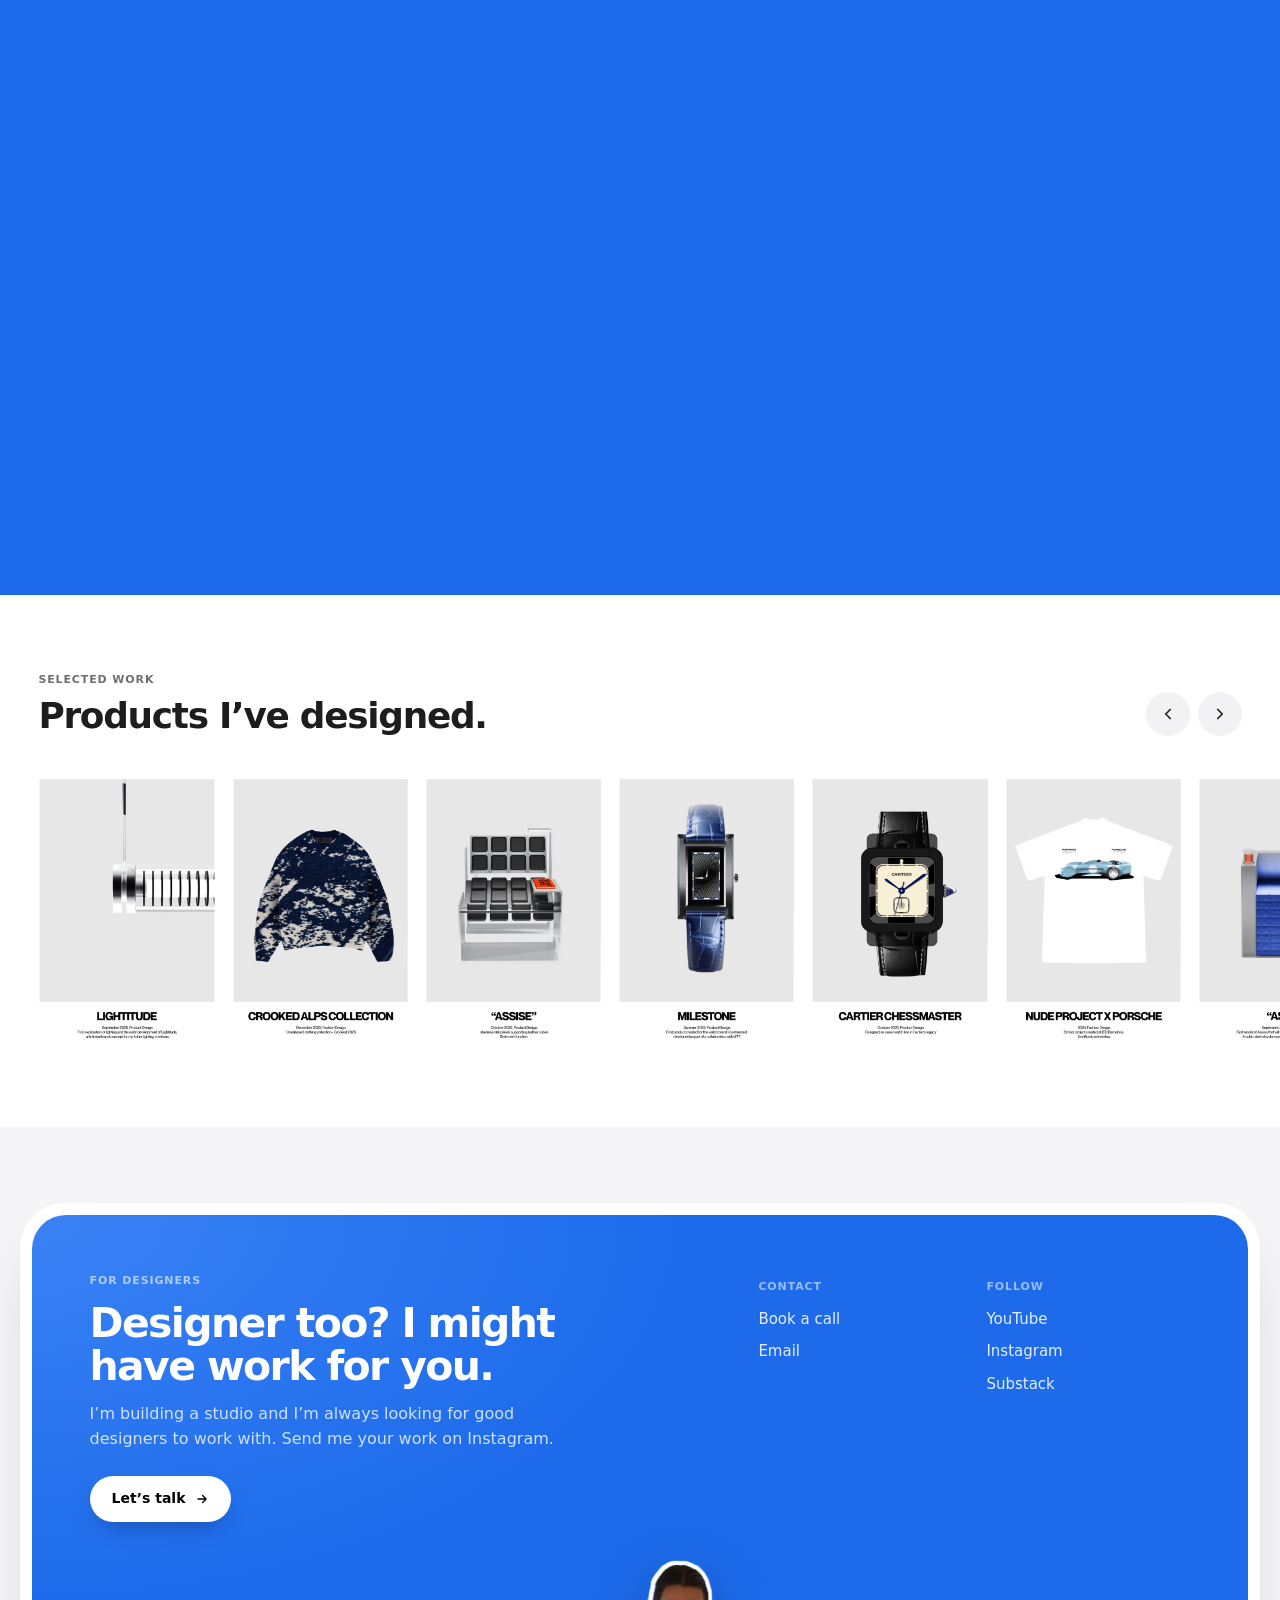
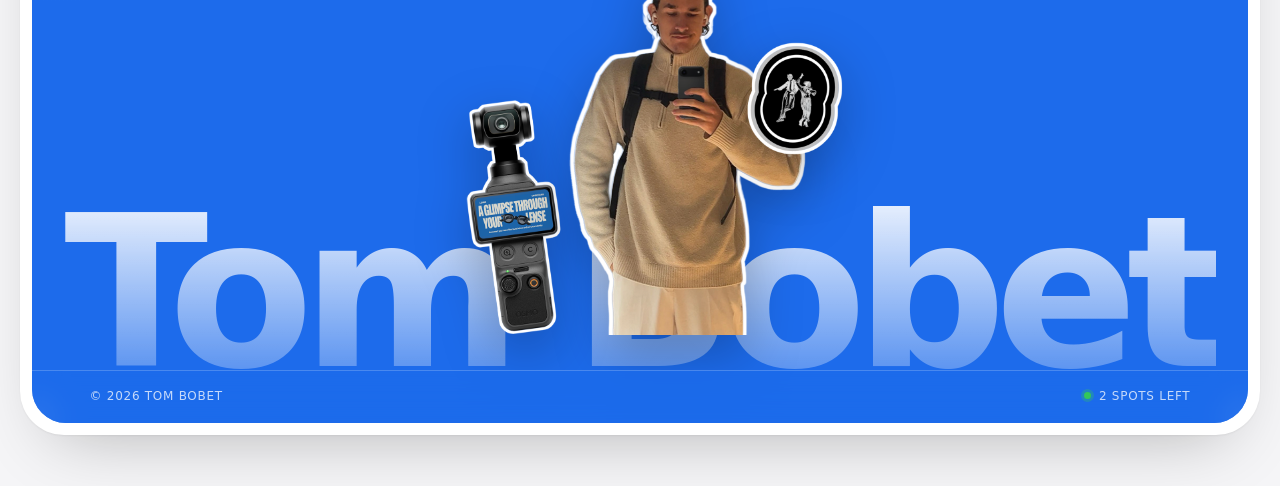
==== commit 5f7712f3: "Use the light/dark TOM BOBET favicon" ====
--- a/index.html
+++ b/index.html
@@ -11,7 +11,10 @@
 <meta property="og:url" content="https://tombobet.com/">
 <meta property="og:type" content="website">
 <link rel="canonical" href="https://tombobet.com/">
-<link rel="icon" href="/assets/avatar.jpg">
+<link rel="icon" href="/assets/favicon.svg" type="image/svg+xml">
+<link rel="icon" href="/assets/favicon-blue.png" type="image/png" sizes="240x240" media="(prefers-color-scheme: light)">
+<link rel="icon" href="/assets/favicon-white.png" type="image/png" sizes="240x240" media="(prefers-color-scheme: dark)">
+<link rel="apple-touch-icon" href="/assets/apple-touch-icon.png">
 <script type="application/ld+json">
 {
   "@context": "https://schema.org",
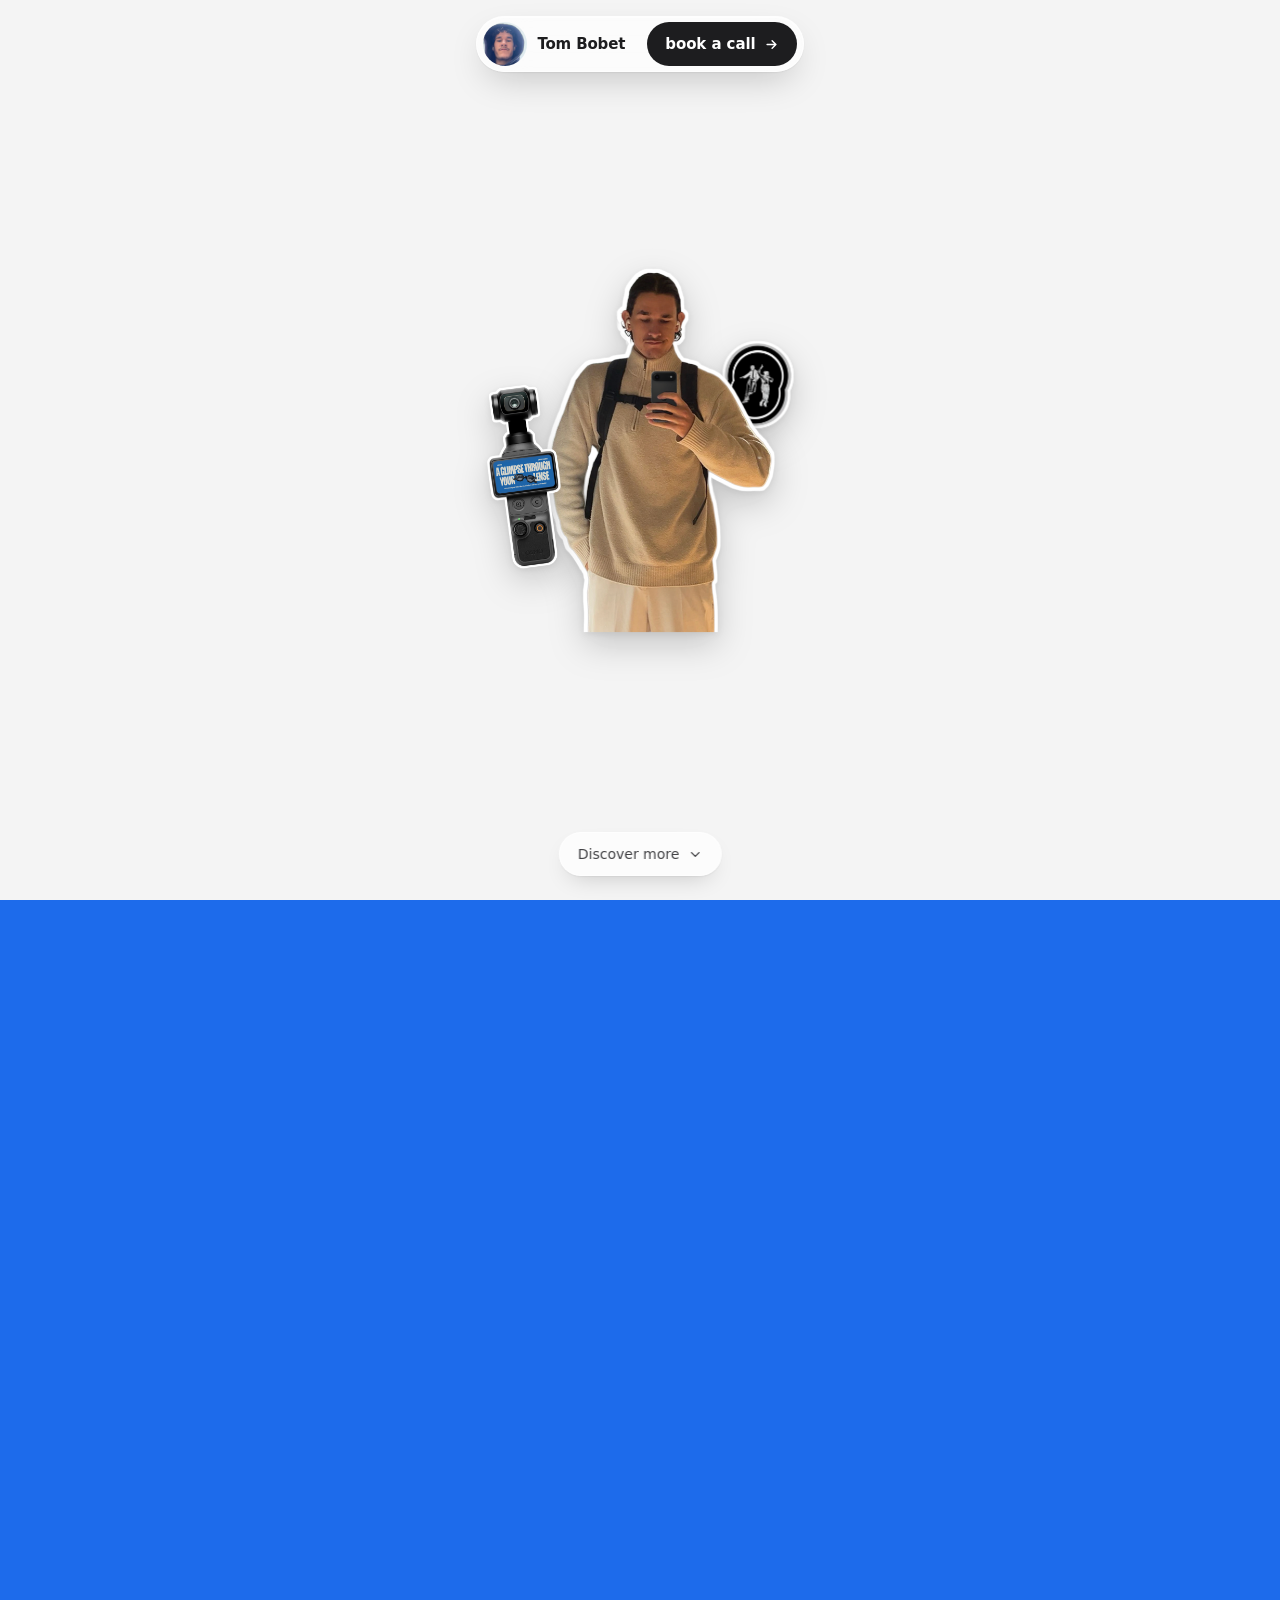
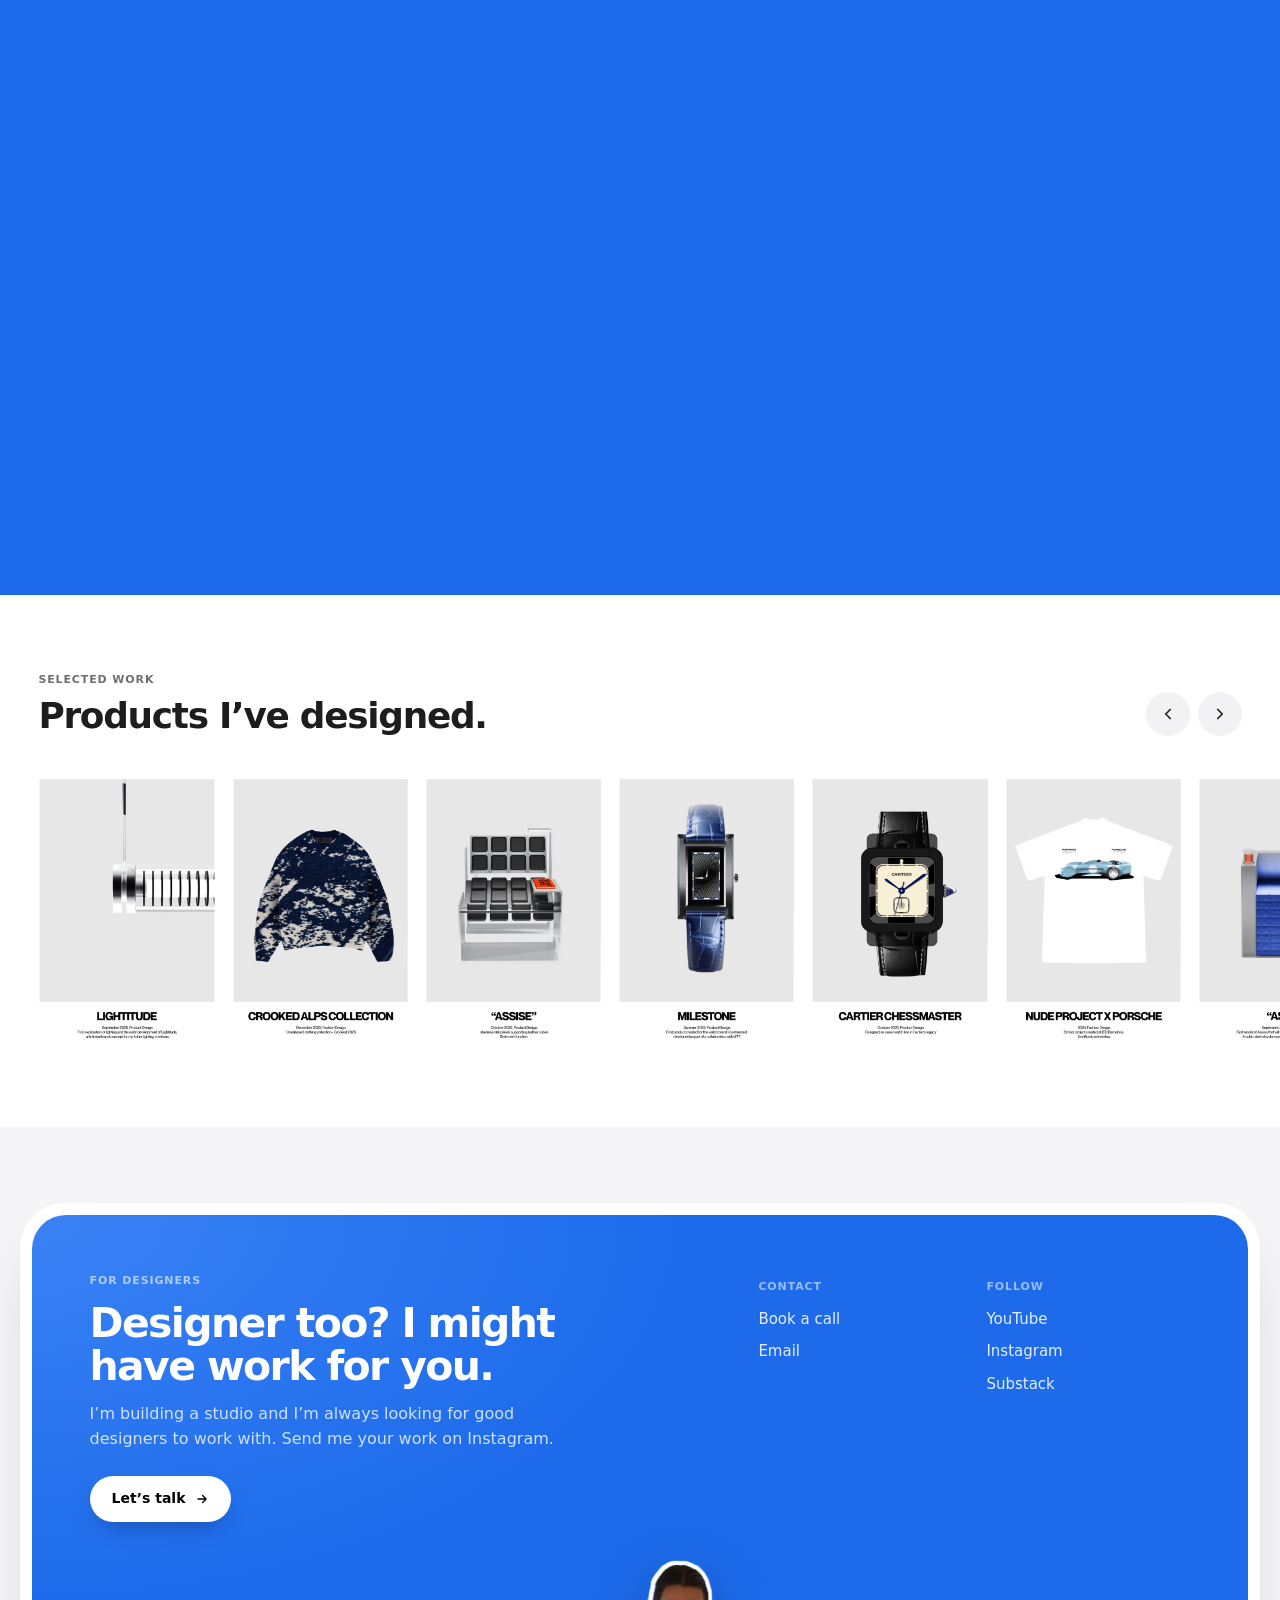
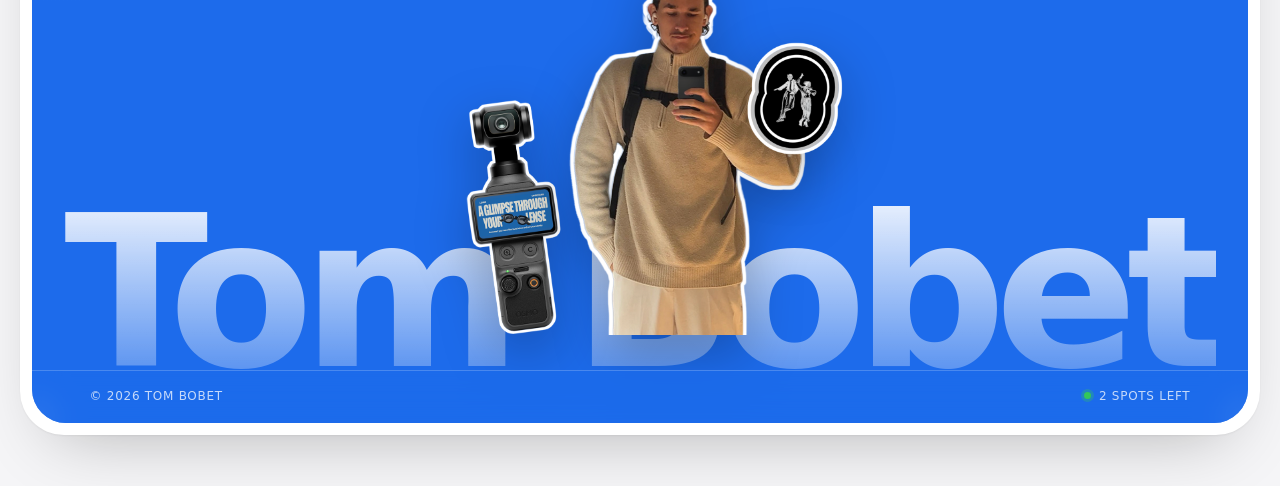
==== commit 666009a3: "Add favicon.ico and new link preview" ====
--- a/index.html
+++ b/index.html
@@ -7,10 +7,16 @@
 <meta name="description" content="Tom Bobet. Industrial designer who grew up in ecom. I design hero products, and the visuals that sell them.">
 <meta property="og:title" content="Tom Bobet">
 <meta property="og:description" content="Industrial designer who grew up in ecom. I design hero products, and the visuals that sell them.">
-<meta property="og:image" content="https://tombobet.com/assets/avatar.jpg">
+<meta property="og:image" content="https://tombobet.com/assets/og-image.jpg">
+<meta property="og:image:width" content="1200">
+<meta property="og:image:height" content="630">
+<meta property="og:image:alt" content="Design is the moat. Build yours. Tom Bobet, creative director.">
+<meta name="twitter:card" content="summary_large_image">
+<meta name="twitter:image" content="https://tombobet.com/assets/og-image.jpg">
 <meta property="og:url" content="https://tombobet.com/">
 <meta property="og:type" content="website">
 <link rel="canonical" href="https://tombobet.com/">
+<link rel="icon" href="/favicon.ico" sizes="64x64">
 <link rel="icon" href="/assets/favicon.svg" type="image/svg+xml">
 <link rel="icon" href="/assets/favicon-blue.png" type="image/png" sizes="240x240" media="(prefers-color-scheme: light)">
 <link rel="icon" href="/assets/favicon-white.png" type="image/png" sizes="240x240" media="(prefers-color-scheme: dark)">
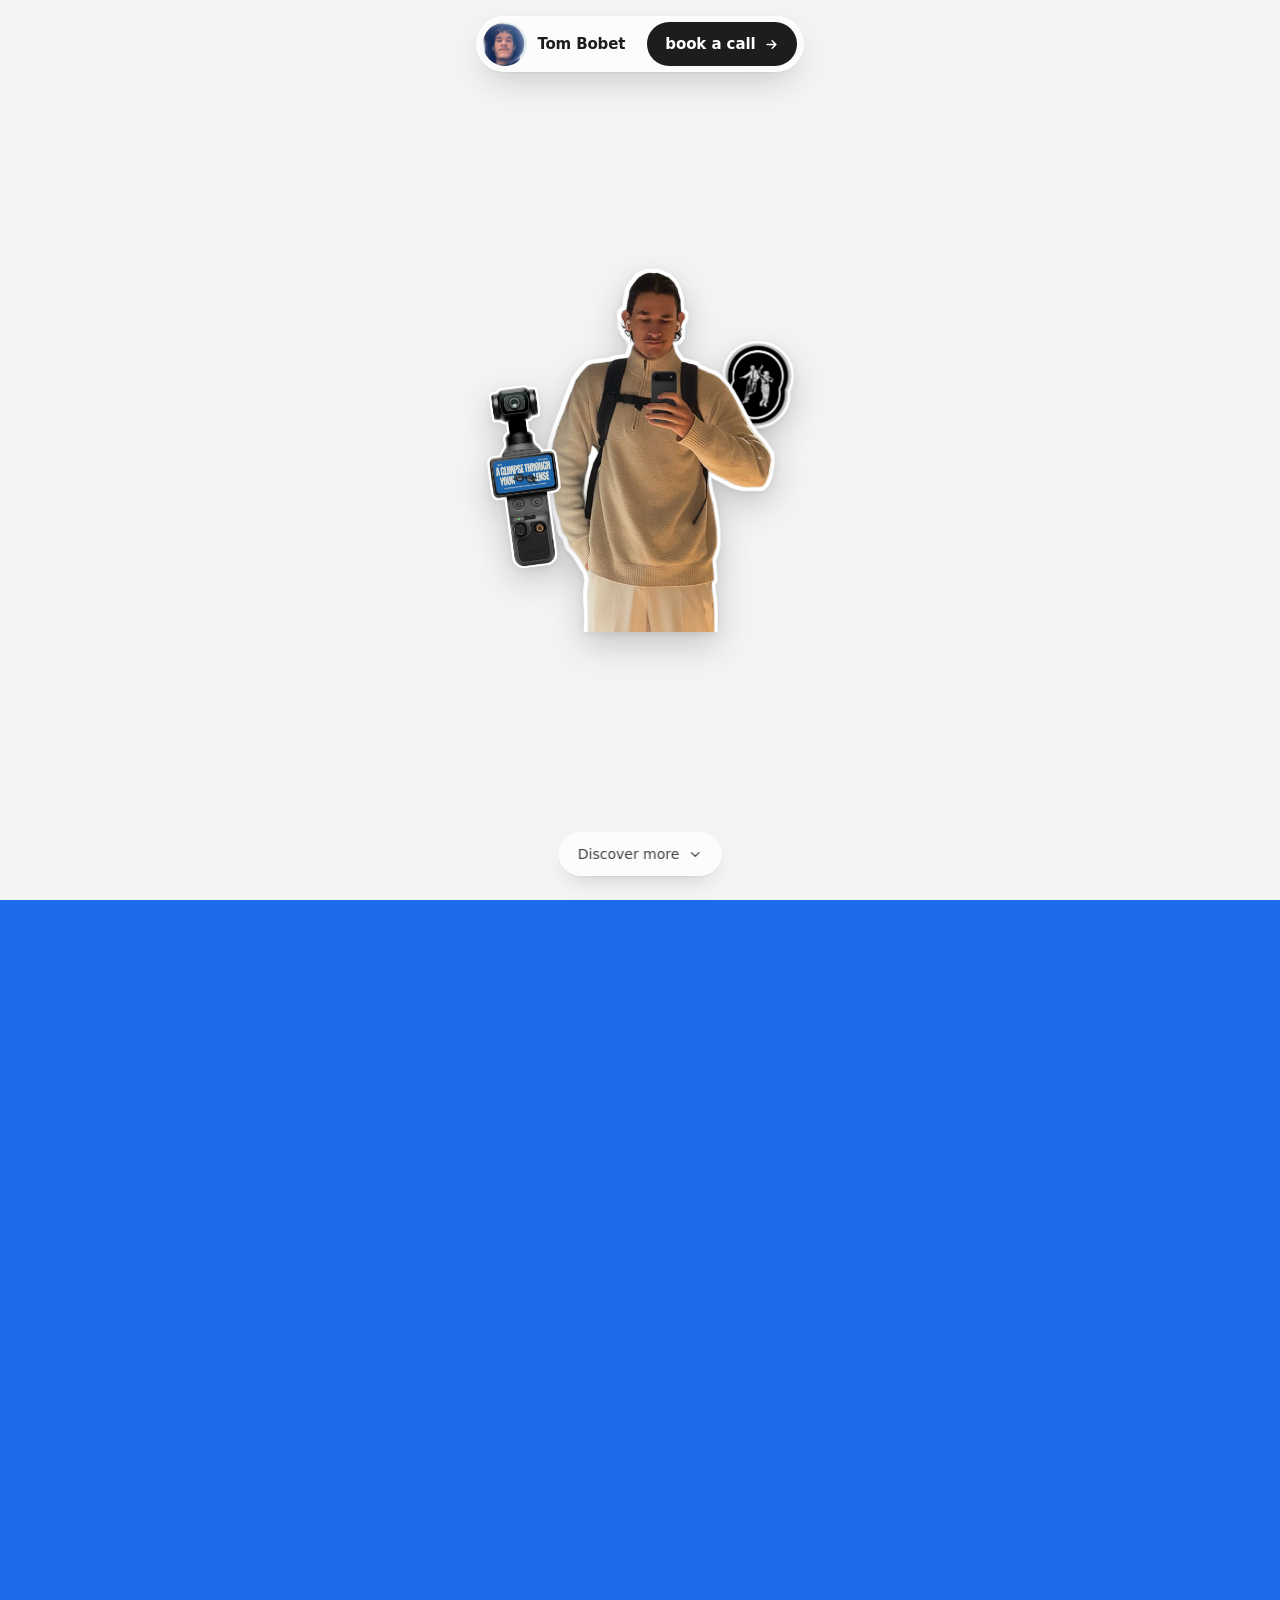
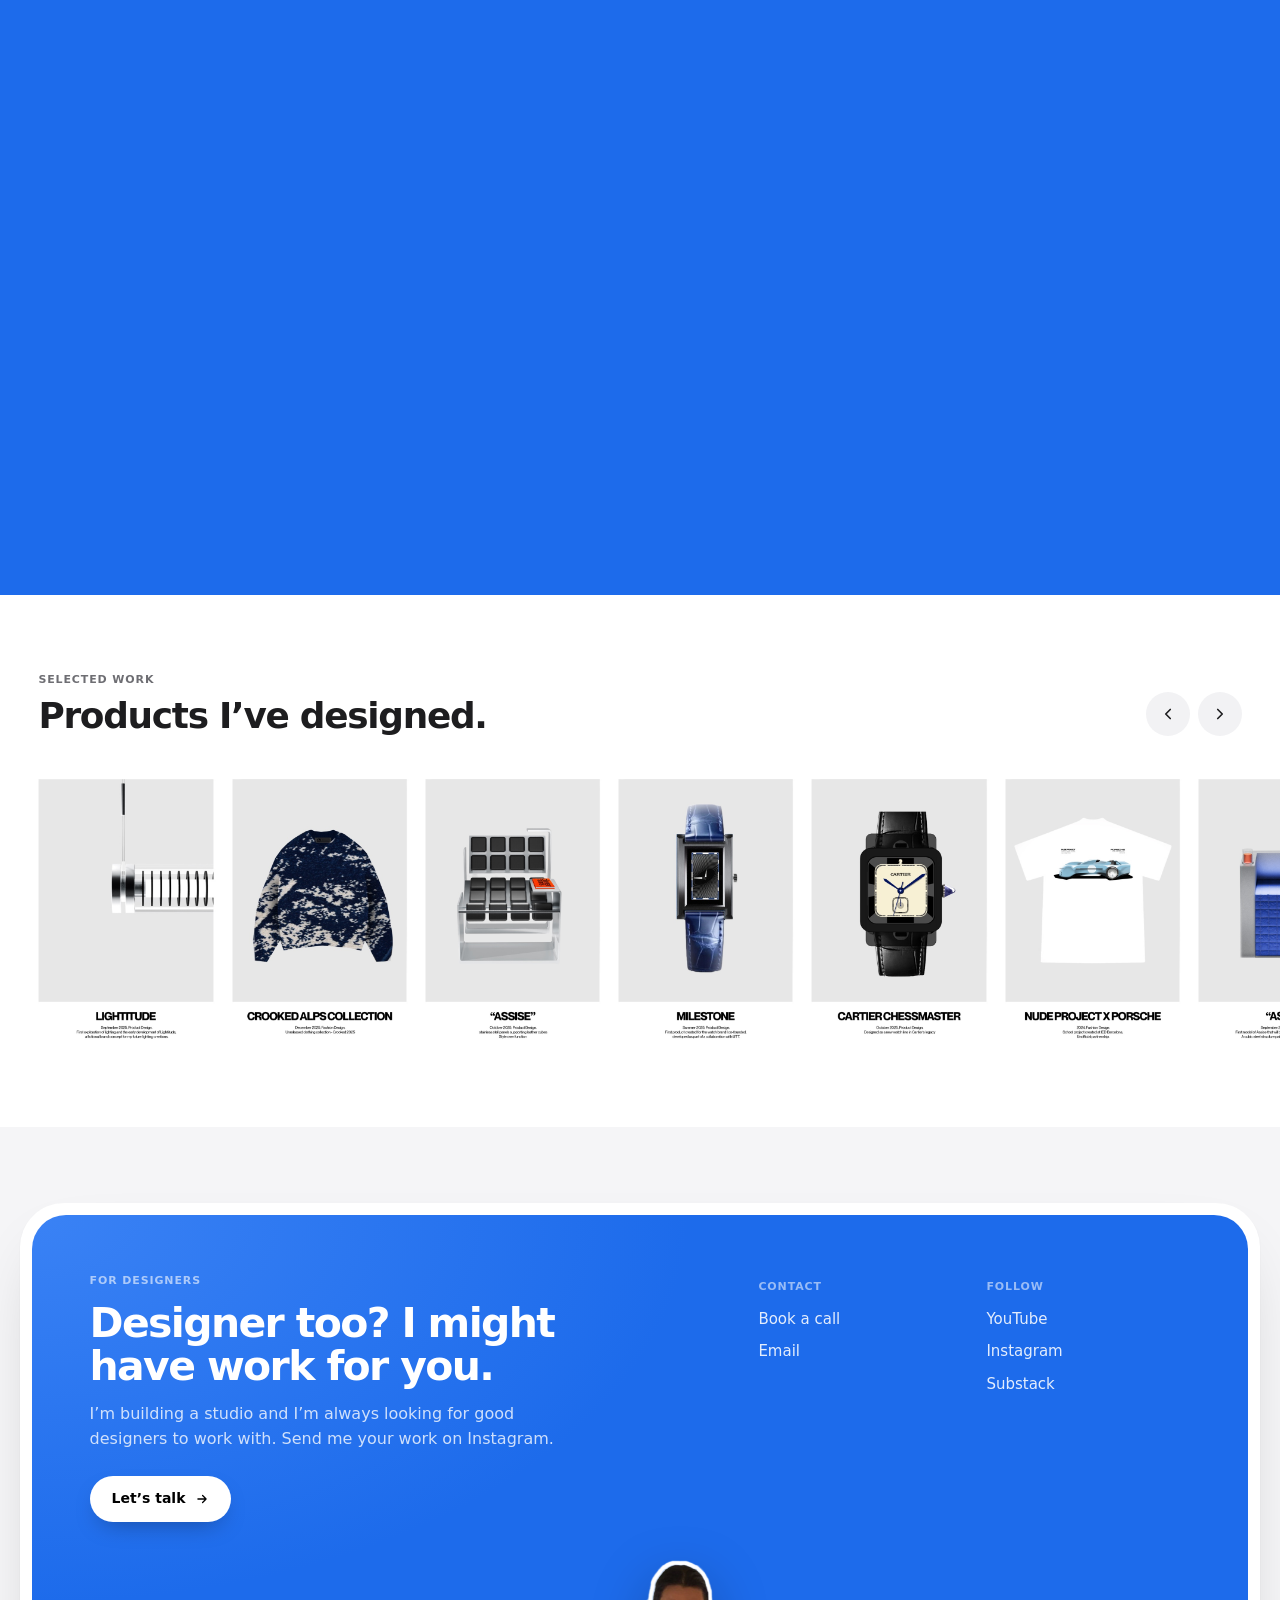
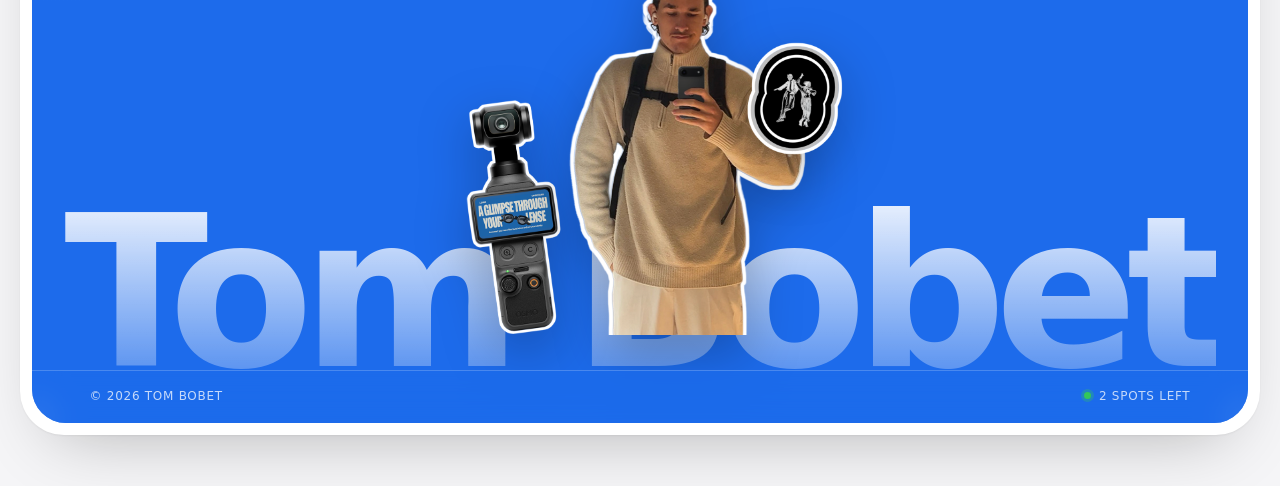
==== commit 2b46a0e9: "Use the sticker image for link previews" ====
--- a/index.html
+++ b/index.html
@@ -7,12 +7,12 @@
 <meta name="description" content="Tom Bobet. Industrial designer who grew up in ecom. I design hero products, and the visuals that sell them.">
 <meta property="og:title" content="Tom Bobet">
 <meta property="og:description" content="Industrial designer who grew up in ecom. I design hero products, and the visuals that sell them.">
-<meta property="og:image" content="https://tombobet.com/assets/og-image.jpg">
+<meta property="og:image" content="https://tombobet.com/assets/og-tom.jpg">
 <meta property="og:image:width" content="1200">
 <meta property="og:image:height" content="630">
-<meta property="og:image:alt" content="Design is the moat. Build yours. Tom Bobet, creative director.">
+<meta property="og:image:alt" content="Tom Bobet with an Osmo camera and a dancers sticker.">
 <meta name="twitter:card" content="summary_large_image">
-<meta name="twitter:image" content="https://tombobet.com/assets/og-image.jpg">
+<meta name="twitter:image" content="https://tombobet.com/assets/og-tom.jpg">
 <meta property="og:url" content="https://tombobet.com/">
 <meta property="og:type" content="website">
 <link rel="canonical" href="https://tombobet.com/">
